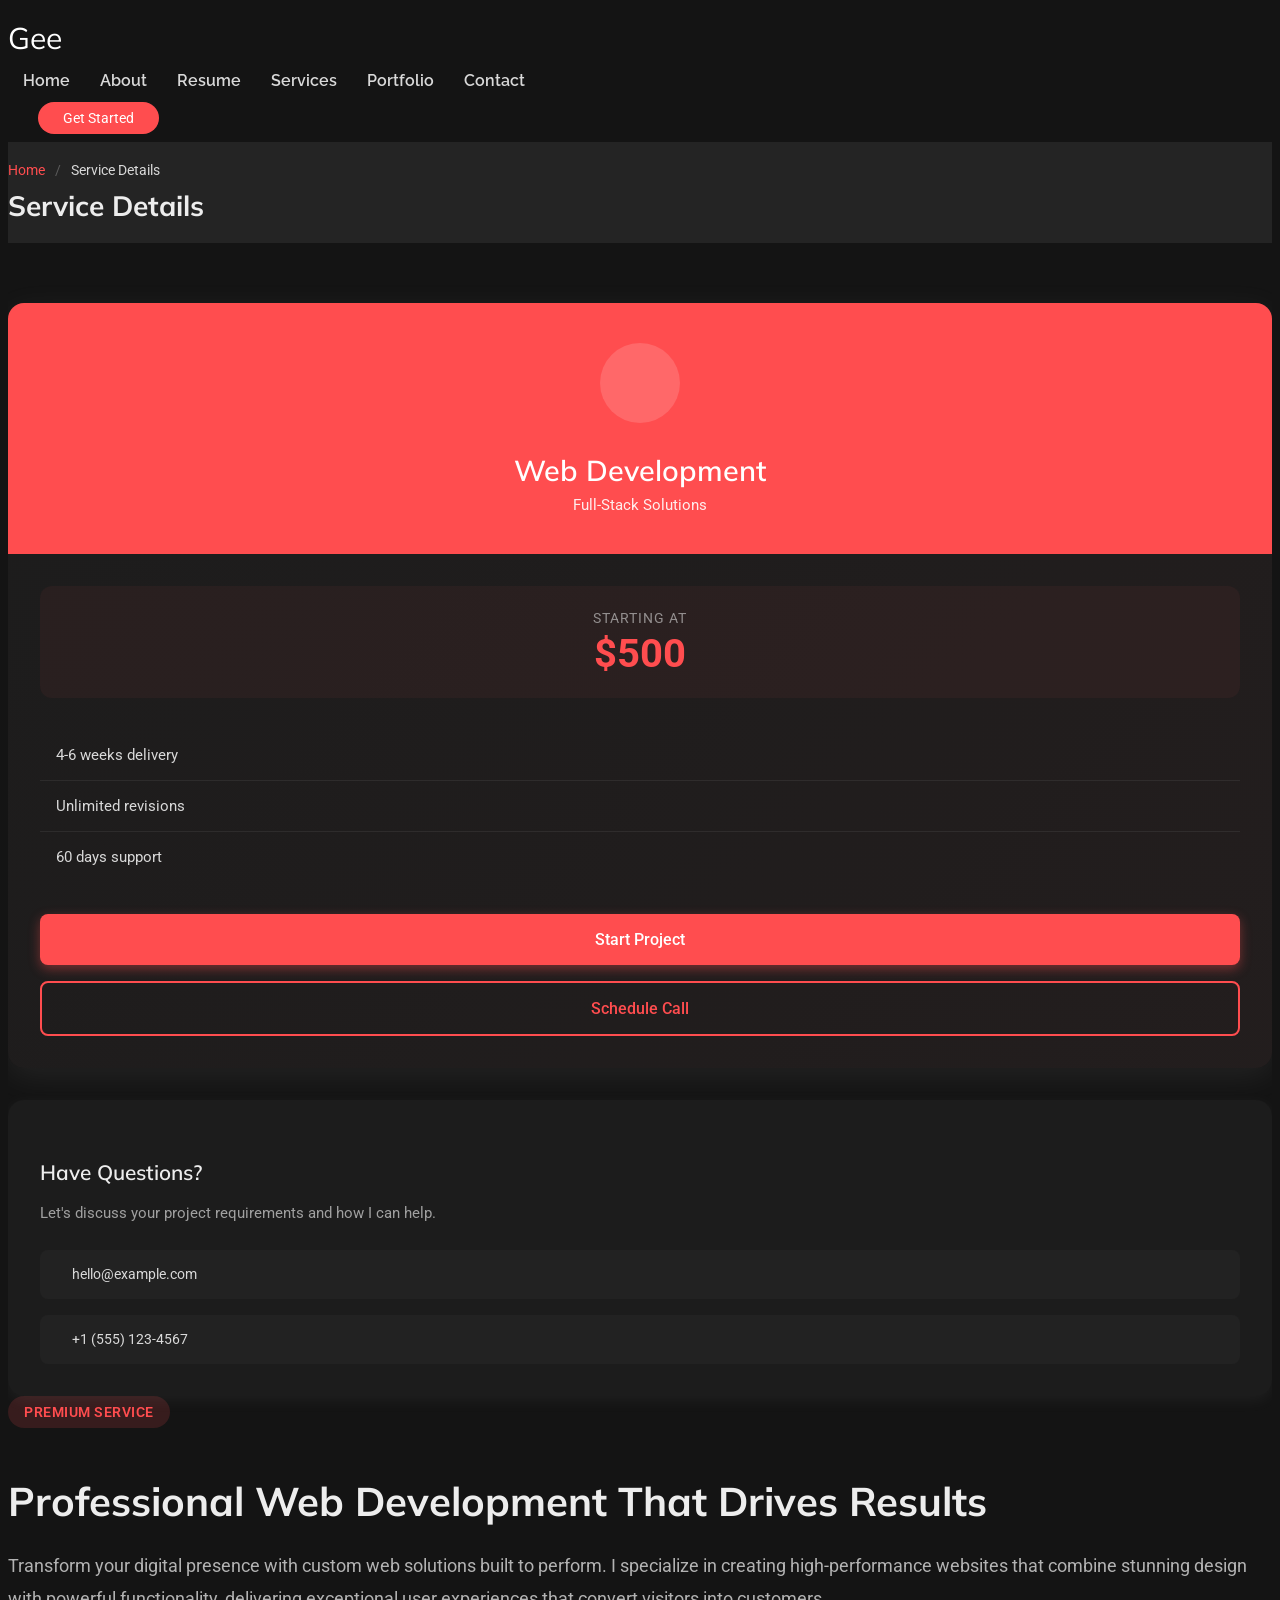
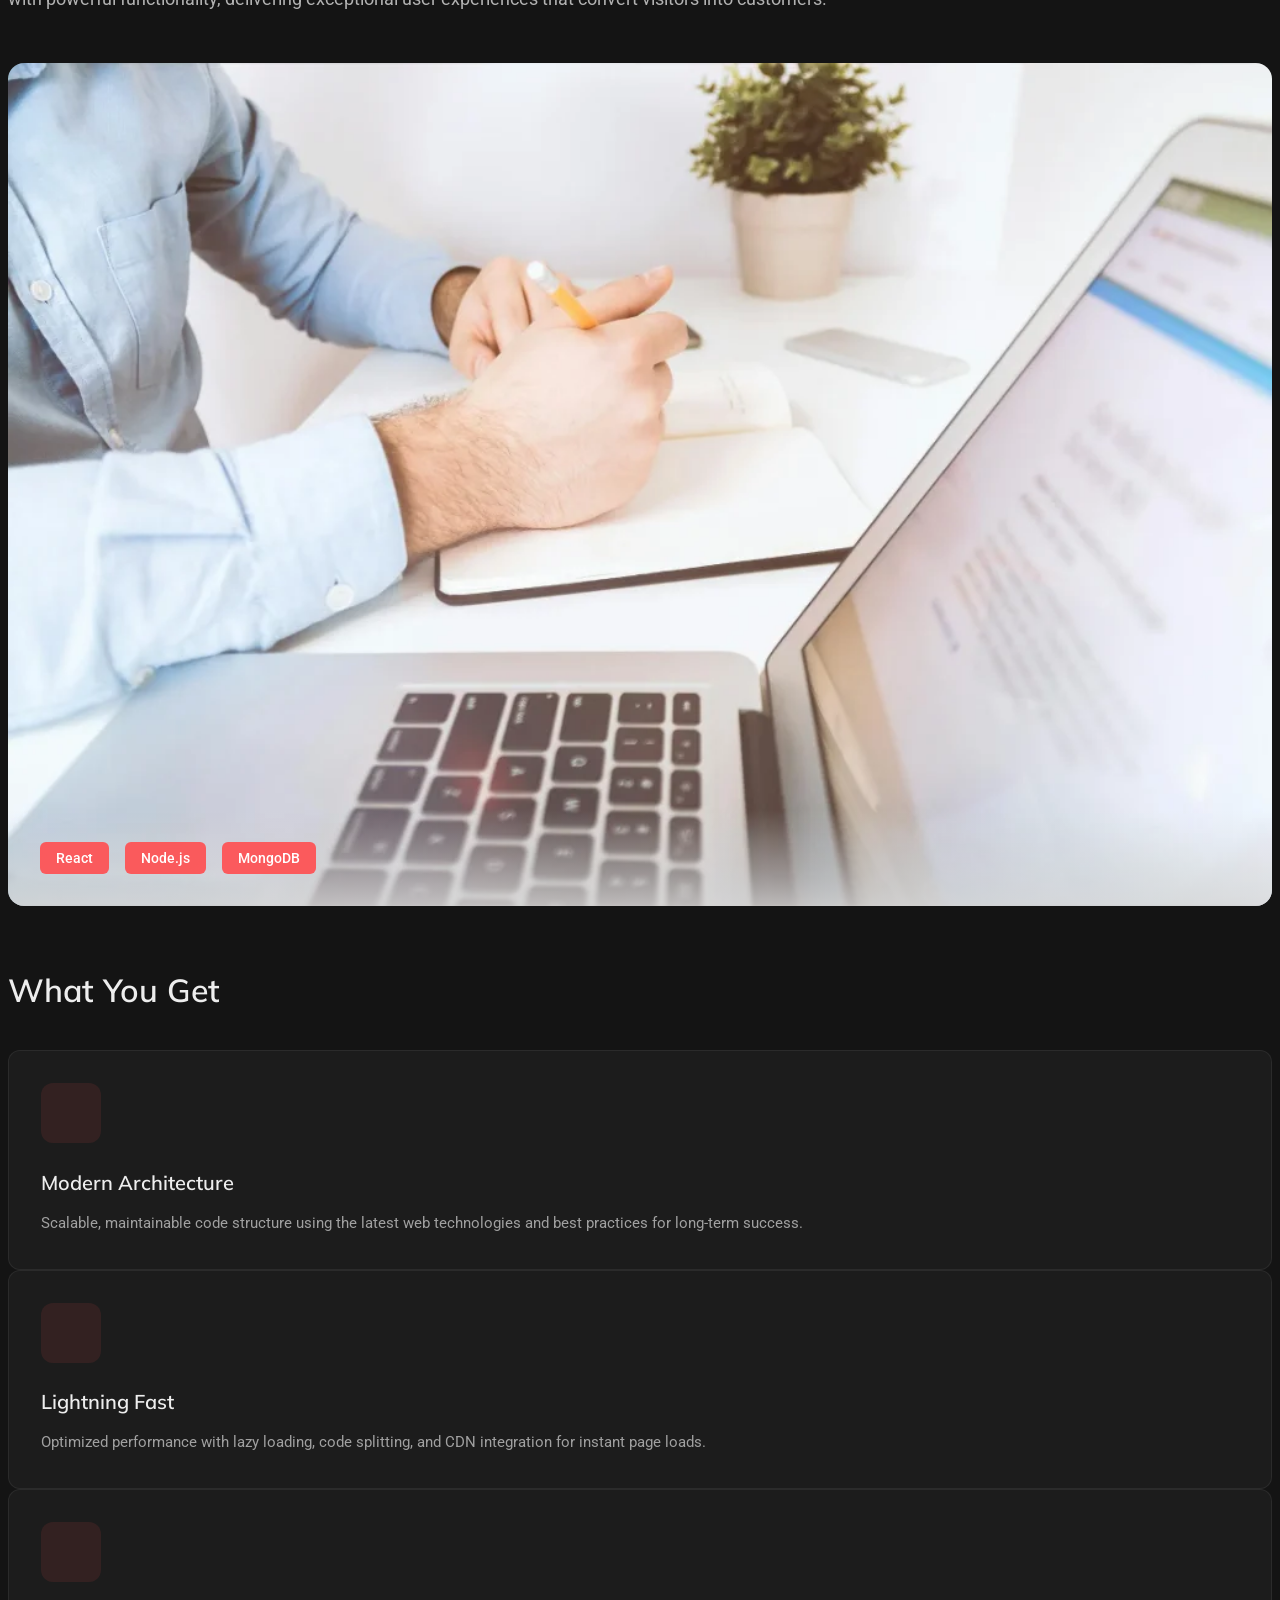
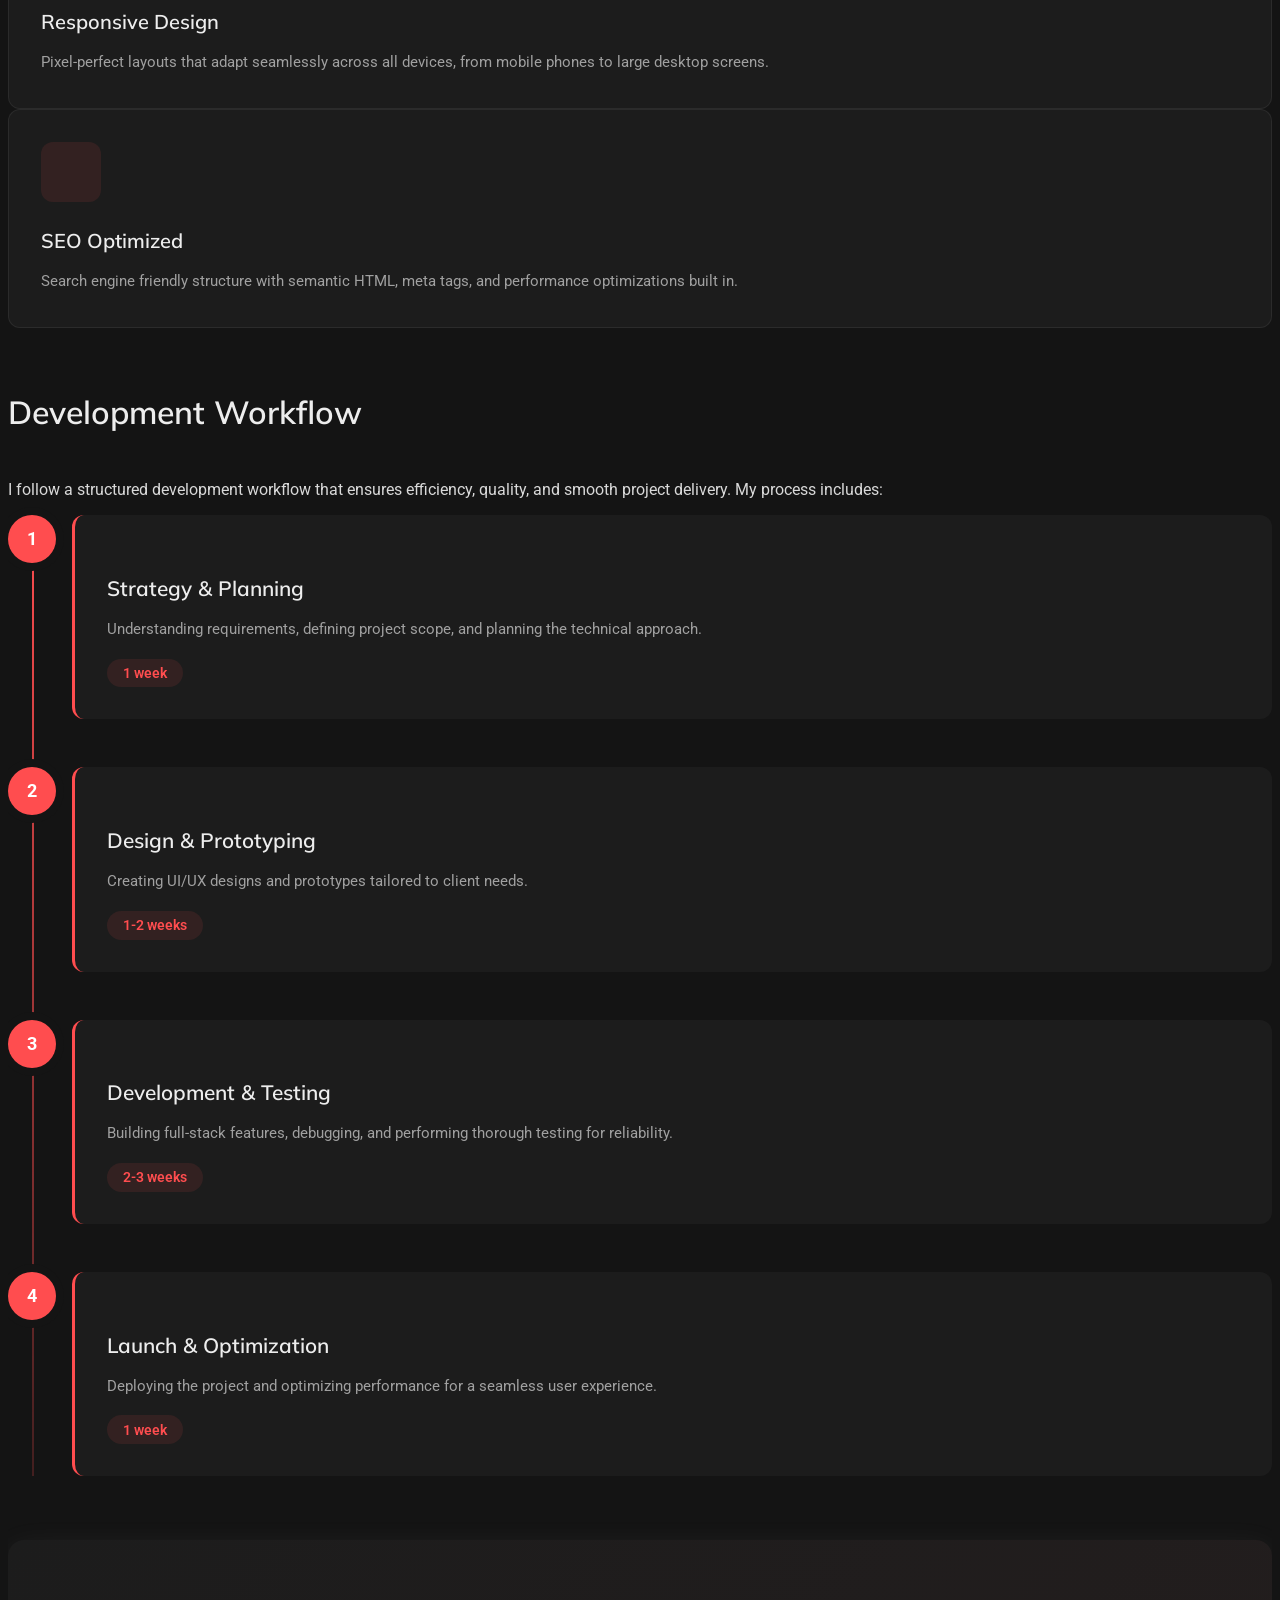
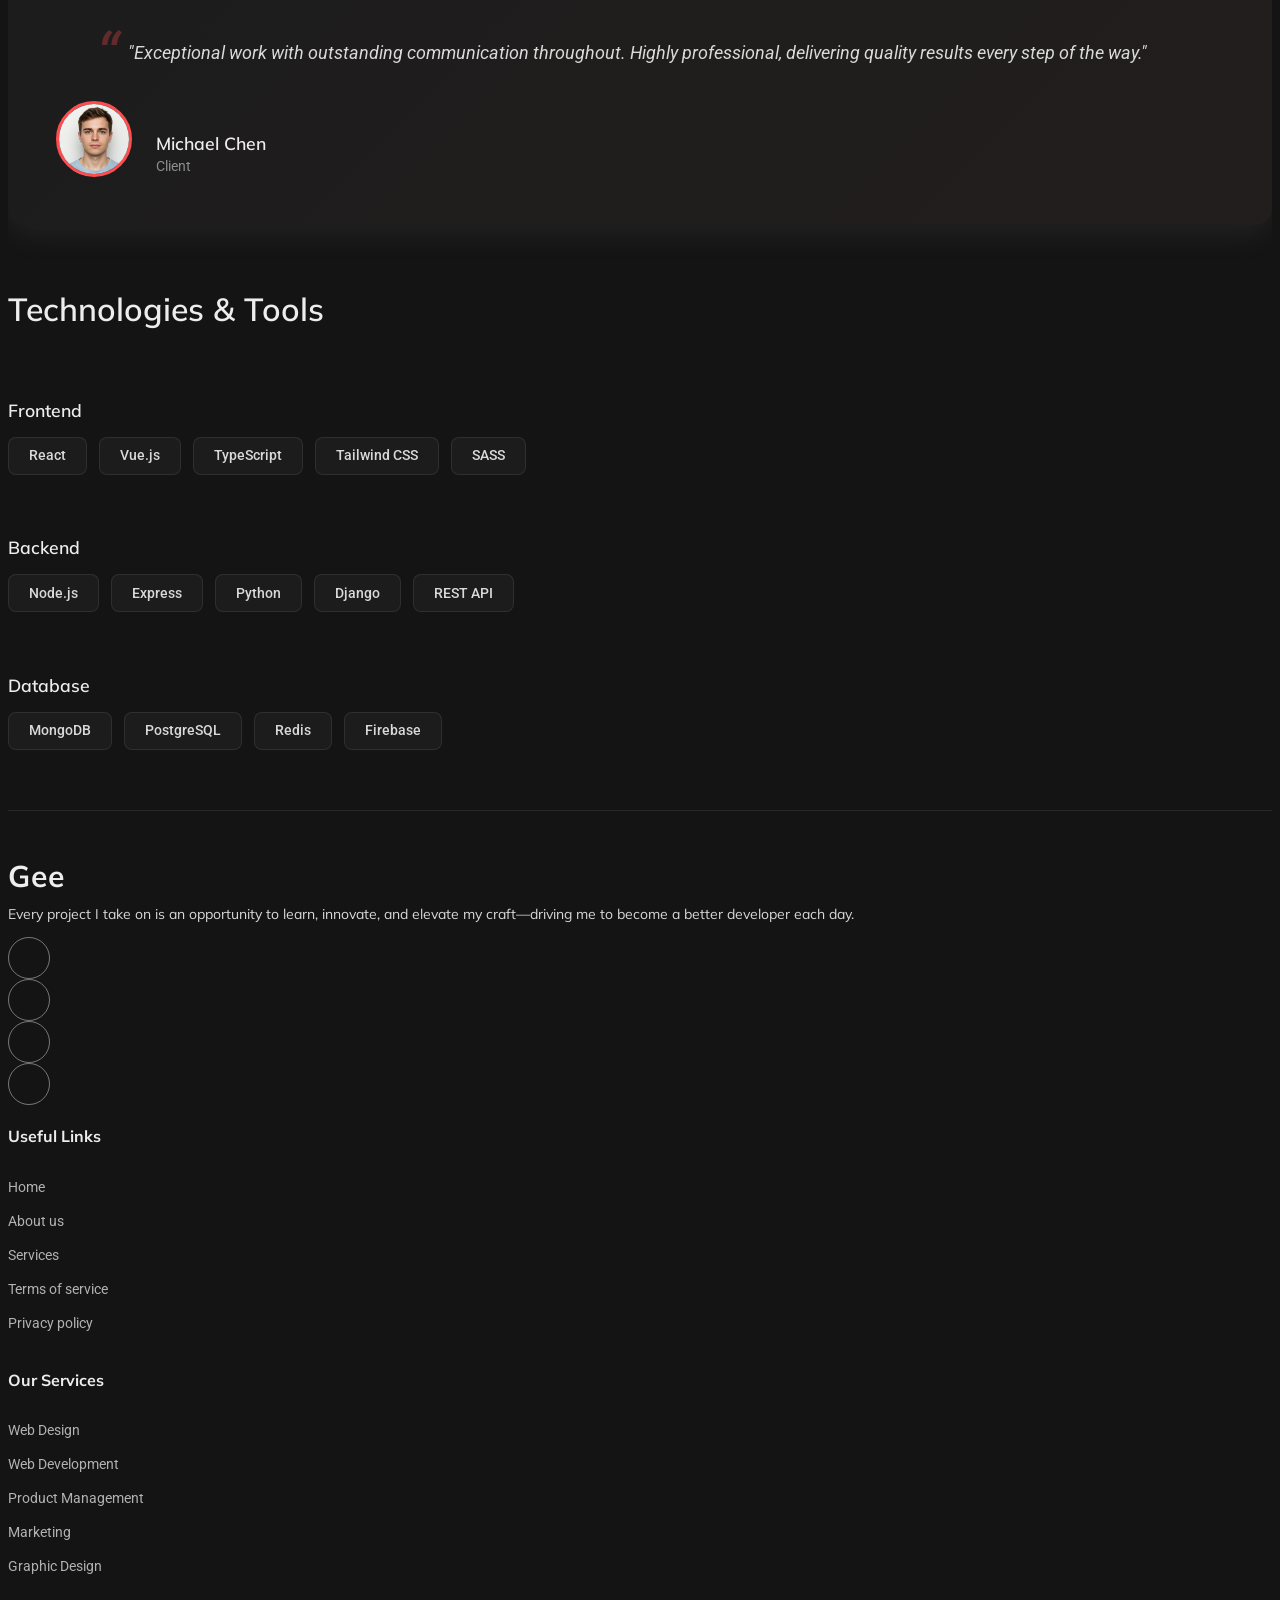
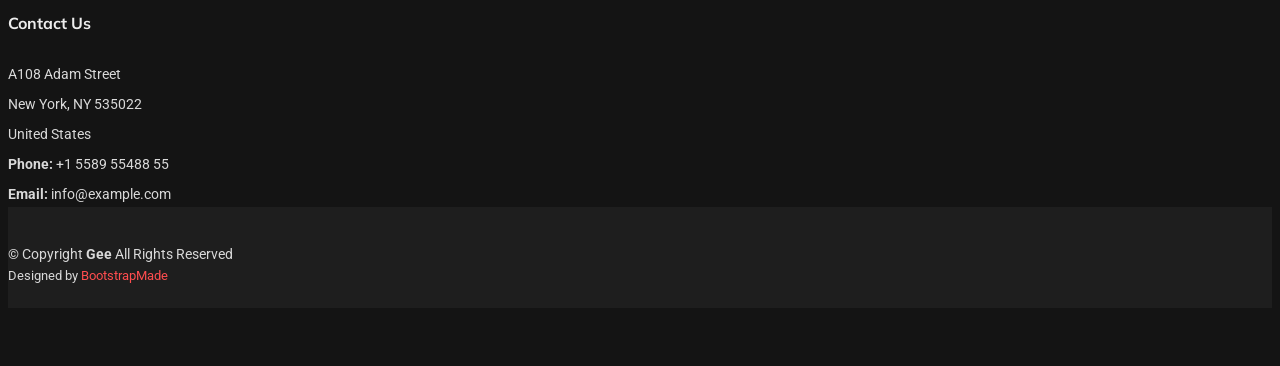
==== Craftivo/service-details.html @ 005eba66 "Initial commit" ====
<!DOCTYPE html>
<html lang="en">

<head>
  <meta charset="utf-8">
  <meta content="width=device-width, initial-scale=1.0" name="viewport">
  <title>Service Details - Gee</title>
  <meta name="description" content="">
  <meta name="keywords" content="">

  <!-- Favicons -->
  <link href="assets/img/favicon.png" rel="icon">
  <link href="assets/img/apple-touch-icon.png" rel="apple-touch-icon">

  <!-- Fonts -->
  <link href="https://fonts.googleapis.com" rel="preconnect">
  <link href="https://fonts.gstatic.com" rel="preconnect" crossorigin>
  <link href="https://fonts.googleapis.com/css2?family=Roboto:ital,wght@0,100;0,300;0,400;0,500;0,700;0,900;1,100;1,300;1,400;1,500;1,700;1,900&family=Raleway:ital,wght@0,100;0,200;0,300;0,400;0,500;0,600;0,700;0,800;0,900;1,100;1,200;1,300;1,400;1,500;1,600;1,700;1,800;1,900&family=Mulish:ital,wght@0,200;0,300;0,400;0,500;0,600;0,700;0,800;0,900;1,200;1,300;1,400;1,500;1,600;1,700;1,800;1,900&display=swap" rel="stylesheet">

  <!-- Vendor CSS Files -->
  <link href="assets/vendor/bootstrap/css/bootstrap.min.css" rel="stylesheet">
  <link href="assets/vendor/bootstrap-icons/bootstrap-icons.css" rel="stylesheet">
  <link href="assets/vendor/aos/aos.css" rel="stylesheet">
  <link href="assets/vendor/glightbox/css/glightbox.min.css" rel="stylesheet">
  <link href="assets/vendor/swiper/swiper-bundle.min.css" rel="stylesheet">

  <!-- Main CSS File -->
  <link href="assets/css/main.css" rel="stylesheet">

  <!-- =======================================================
  * Template Name: Gee
  * Template URL: https://bootstrapmade.com/Gee-bootstrap-portfolio-template/
  * Updated: Oct 04 2025 with Bootstrap v5.3.8
  * Author: BootstrapMade.com
  * License: https://bootstrapmade.com/license/
  ======================================================== -->
</head>

<body class="service-details-page">

  <header id="header" class="header d-flex align-items-center sticky-top">
    <div class="container-fluid container-xl position-relative d-flex align-items-center">

      <a href="index.html" class="logo d-flex align-items-center me-auto">
        <!-- Uncomment the line below if you also wish to use an image logo -->
        <!-- <img src="assets/img/logo.webp" alt=""> -->
        <h1 class="sitename">Gee</h1>
      </a>

      <nav id="navmenu" class="navmenu">
        <ul>
          <li><a href="#hero">Home</a></li>
          <li><a href="#about">About</a></li>
          <li><a href="#resume">Resume</a></li>
          <li><a href="#services">Services</a></li>
          <li><a href="#portfolio">Portfolio</a></li>
          <!-- <li class="dropdown"><a href="#"><span>Dropdown</span> <i class="bi bi-chevron-down toggle-dropdown"></i></a>
            <ul>
              <li><a href="#">Dropdown 1</a></li>
              <li class="dropdown"><a href="#"><span>Deep Dropdown</span> <i class="bi bi-chevron-down toggle-dropdown"></i></a>
                <ul>
                  <li><a href="#">Deep Dropdown 1</a></li>
                  <li><a href="#">Deep Dropdown 2</a></li>
                  <li><a href="#">Deep Dropdown 3</a></li>
                  <li><a href="#">Deep Dropdown 4</a></li>
                  <li><a href="#">Deep Dropdown 5</a></li>
                </ul>
              </li>
              <li><a href="#">Dropdown 2</a></li>
              <li><a href="#">Dropdown 3</a></li>
              <li><a href="#">Dropdown 4</a></li>
            </ul>
          </li> -->
          <li><a href="#contact">Contact</a></li>
        </ul>
        <i class="mobile-nav-toggle d-xl-none bi bi-list"></i>
      </nav>

      <a class="btn-getstarted" href="#about">Get Started</a>

    </div>
  </header>

  <main class="main">

    <!-- Page Title -->
    <div class="page-title light-background">
      <div class="container">
        <nav class="breadcrumbs">
          <ol>
            <li><a href="index.html">Home</a></li>
            <li class="current">Service Details</li>
          </ol>
        </nav>
        <h1>Service Details</h1>
      </div>
    </div><!-- End Page Title -->

    <!-- Service Details Section -->
    <section id="service-details" class="service-details section">

      <div class="container" data-aos="fade-up" data-aos-delay="100">

        <div class="row">

          <div class="col-lg-4 order-lg-2">

            <div class="sticky-sidebar">

              <div class="service-card" data-aos="fade-left" data-aos-delay="200">
                <div class="card-header">
                  <div class="service-icon">
                    <i class="bi bi-code-square"></i>
                  </div>
                  <h3>Web Development</h3>
                  <p class="service-tagline">Full-Stack Solutions</p>
                </div>
                <div class="card-body">
                  <div class="price-tag">
                    <span class="label">Starting at</span>
                    <span class="price">$500</span>
                  </div>
                  <ul class="quick-info">
                    <li>
                      <i class="bi bi-clock"></i>
                      <span>4-6 weeks delivery</span>
                    </li>
                    <li>
                      <i class="bi bi-arrow-repeat"></i>
                      <span>Unlimited revisions</span>
                    </li>
                    <li>
                      <i class="bi bi-shield-check"></i>
                      <span>60 days support</span>
                    </li>
                  </ul>
                  <div class="cta-buttons">
                    <a href="#" class="btn-primary">Start Project</a>
                    <a href="#" class="btn-secondary">Schedule Call</a>
                  </div>
                </div>
              </div>

              <div class="contact-card" data-aos="fade-left" data-aos-delay="300">
                <h4>Have Questions?</h4>
                <p>Let's discuss your project requirements and how I can help.</p>
                <div class="contact-methods">
                  <a href="mailto:hello@example.com" class="contact-item">
                    <i class="bi bi-envelope"></i>
                    <span>hello@example.com</span>
                  </a>
                  <a href="tel:+15551234567" class="contact-item">
                    <i class="bi bi-telephone"></i>
                    <span>+1 (555) 123-4567</span>
                  </a>
                </div>
              </div>

            </div>

          </div>

          <div class="col-lg-8 order-lg-1">

            <div class="service-overview" data-aos="fade-up" data-aos-delay="200">
              <div class="overview-header">
                <span class="badge">Premium Service</span>
                <h2>Professional Web Development That Drives Results</h2>
              </div>
              <p class="lead-text">Transform your digital presence with custom web solutions built to perform. I specialize in creating high-performance websites that combine stunning design with powerful functionality, delivering exceptional user experiences that convert visitors into customers.</p>
            </div>

            <div class="service-image-showcase" data-aos="zoom-in" data-aos-delay="300">
              <img src="assets/img/services/services-1.webp" alt="Web Development" class="img-fluid main-image">
              <div class="image-overlay">
                <div class="tech-stack">
                  <span class="tech-item">React</span>
                  <span class="tech-item">Node.js</span>
                  <span class="tech-item">MongoDB</span>
                </div>
              </div>
            </div>

            <div class="features-grid" data-aos="fade-up" data-aos-delay="400">
              <h3 class="section-heading">What You Get</h3>
              <div class="row g-4">
                <div class="col-md-6">
                  <div class="feature-box">
                    <div class="icon-wrapper">
                      <i class="bi bi-layers"></i>
                    </div>
                    <h4>Modern Architecture</h4>
                    <p>Scalable, maintainable code structure using the latest web technologies and best practices for long-term success.</p>
                  </div>
                </div>
                <div class="col-md-6">
                  <div class="feature-box">
                    <div class="icon-wrapper">
                      <i class="bi bi-speedometer2"></i>
                    </div>
                    <h4>Lightning Fast</h4>
                    <p>Optimized performance with lazy loading, code splitting, and CDN integration for instant page loads.</p>
                  </div>
                </div>
                <div class="col-md-6">
                  <div class="feature-box">
                    <div class="icon-wrapper">
                      <i class="bi bi-phone-landscape"></i>
                    </div>
                    <h4>Responsive Design</h4>
                    <p>Pixel-perfect layouts that adapt seamlessly across all devices, from mobile phones to large desktop screens.</p>
                  </div>
                </div>
                <div class="col-md-6">
                  <div class="feature-box">
                    <div class="icon-wrapper">
                      <i class="bi bi-graph-up"></i>
                    </div>
                    <h4>SEO Optimized</h4>
                    <p>Search engine friendly structure with semantic HTML, meta tags, and performance optimizations built in.</p>
                  </div>
                </div>
              </div>
            </div>

            <div class="workflow-section" data-aos="fade-up" data-aos-delay="500">
              <h3 class="section-heading">Development Workflow</h3>
              <p>I follow a structured development workflow that ensures efficiency, quality, and smooth project delivery. My process includes:</p>
              <div class="timeline">
                <div class="timeline-item">
                  <div class="timeline-marker">1</div>
                  <div class="timeline-content">
                    <h4>Strategy &amp; Planning</h4>
                    <p>Understanding requirements, defining project scope, and planning the technical approach.</p>
                    <span class="duration">1 week</span>
                  </div>
                </div>
                <div class="timeline-item">
                  <div class="timeline-marker">2</div>
                  <div class="timeline-content">
                    <h4>Design &amp; Prototyping</h4>
                    <p>Creating UI/UX designs and prototypes tailored to client needs.</p>
                    <span class="duration">1-2 weeks</span>
                  </div>
                </div>
                <div class="timeline-item">
                  <div class="timeline-marker">3</div>
                  <div class="timeline-content">
                    <h4>Development &amp; Testing</h4>
                    <p>Building full-stack features, debugging, and performing thorough testing for reliability.</p>
                    <span class="duration">2-3 weeks</span>
                  </div>
                </div>
                <div class="timeline-item">
                  <div class="timeline-marker">4</div>
                  <div class="timeline-content">
                    <h4>Launch &amp; Optimization</h4>
                    <p>Deploying the project and optimizing performance for a seamless user experience.</p>
                    <span class="duration">1 week</span>
                  </div>
                </div>
              </div>
            </div>

            <div class="testimonial-section" data-aos="fade-up" data-aos-delay="600">
              <div class="testimonial-card">
                <div class="stars">
                  <i class="bi bi-star-fill"></i>
                  <i class="bi bi-star-fill"></i>
                  <i class="bi bi-star-fill"></i>
                  <i class="bi bi-star-fill"></i>
                  <i class="bi bi-star-fill"></i>
                </div>
                <blockquote>
                  "Exceptional work with outstanding communication throughout. Highly professional, delivering quality results every step of the way."
                </blockquote>
                <div class="client-info">
                  <img src="assets/img/person/person-m-5.webp" alt="Michael Chen" class="client-avatar">
                  <div class="client-details">
                    <h5>Michael Chen</h5>
                    <p>Client</p>
                  </div>
                </div>
              </div>
            </div>

            <div class="tech-details" data-aos="fade-up" data-aos-delay="700">
              <h3 class="section-heading">Technologies &amp; Tools</h3>
              <div class="tech-categories">
                <div class="tech-category">
                  <h5>Frontend</h5>
                  <div class="tech-tags">
                    <span>React</span>
                    <span>Vue.js</span>
                    <span>TypeScript</span>
                    <span>Tailwind CSS</span>
                    <span>SASS</span>
                  </div>
                </div>
                <div class="tech-category">
                  <h5>Backend</h5>
                  <div class="tech-tags">
                    <span>Node.js</span>
                    <span>Express</span>
                    <span>Python</span>
                    <span>Django</span>
                    <span>REST API</span>
                  </div>
                </div>
                <div class="tech-category">
                  <h5>Database</h5>
                  <div class="tech-tags">
                    <span>MongoDB</span>
                    <span>PostgreSQL</span>
                    <span>Redis</span>
                    <span>Firebase</span>
                  </div>
                </div>
              </div>
            </div>

          </div>

        </div>

      </div>

    </section><!-- /Service Details Section -->

  </main>

  <footer id="footer" class="footer">

    <div class="container footer-top">
      <div class="row gy-4">
        <div class="col-lg-5 col-md-12 footer-about">
          <a href="index.html" class="logo d-flex align-items-center">
            <span class="sitename">Gee</span>
          </a>
          <p>Every project I take on is an opportunity to learn, innovate, and elevate my craft—driving me to become a better developer each day.</p>
          <div class="social-links d-flex mt-4">
            <a href=""><i class="bi bi-twitter-x"></i></a>
            <a href=""><i class="bi bi-facebook"></i></a>
            <a href=""><i class="bi bi-instagram"></i></a>
            <a href=""><i class="bi bi-linkedin"></i></a>
          </div>
        </div>

        <div class="col-lg-2 col-6 footer-links">
          <h4>Useful Links</h4>
          <ul>
            <li><a href="#">Home</a></li>
            <li><a href="#">About us</a></li>
            <li><a href="#">Services</a></li>
            <li><a href="#">Terms of service</a></li>
            <li><a href="#">Privacy policy</a></li>
          </ul>
        </div>

        <div class="col-lg-2 col-6 footer-links">
          <h4>Our Services</h4>
          <ul>
            <li><a href="#">Web Design</a></li>
            <li><a href="#">Web Development</a></li>
            <li><a href="#">Product Management</a></li>
            <li><a href="#">Marketing</a></li>
            <li><a href="#">Graphic Design</a></li>
          </ul>
        </div>

        <div class="col-lg-3 col-md-12 footer-contact text-center text-md-start">
          <h4>Contact Us</h4>
          <p>A108 Adam Street</p>
          <p>New York, NY 535022</p>
          <p>United States</p>
          <p class="mt-4"><strong>Phone:</strong> <span>+1 5589 55488 55</span></p>
          <p><strong>Email:</strong> <span>info@example.com</span></p>
        </div>

      </div>
    </div>

    <div class="container copyright text-center mt-4">
      <p>© <span>Copyright</span> <strong class="px-1 sitename">Gee</strong> <span>All Rights Reserved</span></p>
      <div class="credits">
        <!-- All the links in the footer should remain intact. -->
        <!-- You can delete the links only if you've purchased the pro version. -->
        <!-- Licensing information: https://bootstrapmade.com/license/ -->
        <!-- Purchase the pro version with working PHP/AJAX contact form: [buy-url] -->
        Designed by <a href="https://bootstrapmade.com/">BootstrapMade</a>
      </div>
    </div>

  </footer>

  <!-- Scroll Top -->
  <a href="#" id="scroll-top" class="scroll-top d-flex align-items-center justify-content-center"><i class="bi bi-arrow-up-short"></i></a>

  <!-- Preloader -->
  <div id="preloader"></div>

  <!-- Vendor JS Files -->
  <script src="assets/vendor/bootstrap/js/bootstrap.bundle.min.js"></script>
  <script src="assets/vendor/php-email-form/validate.js"></script>
  <script src="assets/vendor/aos/aos.js"></script>
  <script src="assets/vendor/typed.js/typed.umd.js"></script>
  <script src="assets/vendor/waypoints/noframework.waypoints.js"></script>
  <script src="assets/vendor/glightbox/js/glightbox.min.js"></script>
  <script src="assets/vendor/imagesloaded/imagesloaded.pkgd.min.js"></script>
  <script src="assets/vendor/isotope-layout/isotope.pkgd.min.js"></script>
  <script src="assets/vendor/swiper/swiper-bundle.min.js"></script>

  <!-- Main JS File -->
  <script src="assets/js/main.js"></script>

</body>

</html>
---- Craftivo/assets/css/main.css ----
/**
* Template Name: Gee
* Template URL: https://bootstrapmade.com/Gee-bootstrap-portfolio-template/
* Updated: Oct 04 2025 with Bootstrap v5.3.8
* Author: BootstrapMade.com
* License: https://bootstrapmade.com/license/
*/

@charset "UTF-8";

/*--------------------------------------------------------------
# Font & Color Variables
# Help: https://bootstrapmade.com/color-system/
--------------------------------------------------------------*/
/* Fonts */
:root {
  --default-font: "Roboto",  system-ui, -apple-system, "Segoe UI", Roboto, "Helvetica Neue", Arial, "Noto Sans", "Liberation Sans", sans-serif, "Apple Color Emoji", "Segoe UI Emoji", "Segoe UI Symbol", "Noto Color Emoji";
  --heading-font: "Mulish",  sans-serif;
  --nav-font: "Raleway",  sans-serif;
}

/* Global Colors - The following color variables are used throughout the website. Updating them here will change the color scheme of the entire website */
:root { 
  --background-color: #141414; /* Background color for the entire website, including individual sections */
  --default-color: #d9d9d9; /* Default color used for the majority of the text content across the entire website */
  --heading-color: #ededed; /* Color for headings, subheadings and title throughout the website */
  --accent-color: #ff4d4f; /* Accent color that represents your brand on the website. It's used for buttons, links, and other elements that need to stand out */
  --surface-color: #1c1c1c; /* The surface color is used as a background of boxed elements within sections, such as cards, icon boxes, or other elements that require a visual separation from the global background. */
  --contrast-color: #ffffff; /* Contrast color for text, ensuring readability against backgrounds of accent, heading, or default colors. */
}

/* Nav Menu Colors - The following color variables are used specifically for the navigation menu. They are separate from the global colors to allow for more customization options */
:root {
  --nav-color: #d9d9d9;  /* The default color of the main navmenu links */
  --nav-hover-color: #ff4d4f; /* Applied to main navmenu links when they are hovered over or active */
  --nav-mobile-background-color: #2e2e2e; /* Used as the background color for mobile navigation menu */
  --nav-dropdown-background-color: #2e2e2e; /* Used as the background color for dropdown items that appear when hovering over primary navigation items */
  --nav-dropdown-color: #d9d9d9; /* Used for navigation links of the dropdown items in the navigation menu. */
  --nav-dropdown-hover-color: #ff4d4f; /* Similar to --nav-hover-color, this color is applied to dropdown navigation links when they are hovered over. */
}

/* Color Presets - These classes override global colors when applied to any section or element, providing reuse of the sam color scheme. */

.light-background {
  --background-color: rgba(41, 41, 41, 0.8);
  --surface-color: #484848;
}

.dark-background {
  --background-color: #060606;
  --default-color: #ffffff;
  --heading-color: #ffffff;
  --surface-color: #252525;
  --contrast-color: #ffffff;
}

/* Smooth scroll */
:root {
  scroll-behavior: smooth;
}

/*--------------------------------------------------------------
# General Styling & Shared Classes
--------------------------------------------------------------*/
body {
  color: var(--default-color);
  background-color: var(--background-color);
  font-family: var(--default-font);
}

a {
  color: var(--accent-color);
  text-decoration: none;
  transition: 0.3s;
}

a:hover {
  color: color-mix(in srgb, var(--accent-color), transparent 25%);
  text-decoration: none;
}

h1,
h2,
h3,
h4,
h5,
h6 {
  color: var(--heading-color);
  font-family: var(--heading-font);
}

/* PHP Email Form Messages
------------------------------*/
.php-email-form .error-message {
  display: none;
  background: #df1529;
  color: #ffffff;
  text-align: left;
  padding: 15px;
  margin-bottom: 24px;
  font-weight: 600;
}

.php-email-form .sent-message {
  display: none;
  color: #ffffff;
  background: #059652;
  text-align: center;
  padding: 15px;
  margin-bottom: 24px;
  font-weight: 600;
}

.php-email-form .loading {
  display: none;
  background: var(--surface-color);
  text-align: center;
  padding: 15px;
  margin-bottom: 24px;
}

.php-email-form .loading:before {
  content: "";
  display: inline-block;
  border-radius: 50%;
  width: 24px;
  height: 24px;
  margin: 0 10px -6px 0;
  border: 3px solid var(--accent-color);
  border-top-color: var(--surface-color);
  animation: php-email-form-loading 1s linear infinite;
}

@keyframes php-email-form-loading {
  0% {
    transform: rotate(0deg);
  }

  100% {
    transform: rotate(360deg);
  }
}

/*--------------------------------------------------------------
# Global Header
--------------------------------------------------------------*/
.header {
  --heading-color: #ffffff;
  color: var(--default-color);
  background-color: var(--background-color);
  padding: 15px 0;
  transition: all 0.5s;
  z-index: 997;
}

.header .logo {
  line-height: 1;
}

.header .logo img {
  max-height: 36px;
  margin-right: 8px;
}

.header .logo h1 {
  font-size: 30px;
  margin: 0;
  font-weight: 400;
  color: var(--heading-color);
}

.header .btn-getstarted,
.header .btn-getstarted:focus {
  color: var(--contrast-color);
  background: var(--accent-color);
  font-size: 14px;
  padding: 8px 25px;
  margin: 0 0 0 30px;
  border-radius: 50px;
  transition: 0.3s;
}

.header .btn-getstarted:hover,
.header .btn-getstarted:focus:hover {
  color: var(--contrast-color);
  background: color-mix(in srgb, var(--accent-color), transparent 15%);
}

@media (max-width: 1200px) {
  .header .logo {
    order: 1;
  }

  .header .btn-getstarted {
    order: 2;
    margin: 0 15px 0 0;
    padding: 6px 15px;
  }

  .header .navmenu {
    order: 3;
  }
}

.scrolled .header {
  box-shadow: 0px 0 18px rgba(0, 0, 0, 0.1);
}

/* Global Header on Scroll
------------------------------*/
.scrolled .header {
  --background-color: rgba(20, 20, 20, 0.8);
}

/* Index Page Header
------------------------------*/
.index-page .header {
  --background-color: rgba(255, 255, 255, 0);
}

/* Index Page Header on Scroll
------------------------------*/
.index-page.scrolled .header {
  --background-color: rgba(20, 20, 20, 0.8);
}

/*--------------------------------------------------------------
# Navigation Menu
--------------------------------------------------------------*/
/* Navmenu - Desktop */
@media (min-width: 1200px) {
  .navmenu {
    padding: 0;
  }

  .navmenu ul {
    margin: 0;
    padding: 0;
    display: flex;
    list-style: none;
    align-items: center;
  }

  .navmenu li {
    position: relative;
  }

  .navmenu a,
  .navmenu a:focus {
    color: var(--nav-color);
    padding: 18px 15px;
    font-size: 16px;
    font-family: var(--nav-font);
    font-weight: 600;
    display: flex;
    align-items: center;
    justify-content: space-between;
    white-space: nowrap;
    transition: 0.3s;
  }

  .navmenu a i,
  .navmenu a:focus i {
    font-size: 12px;
    line-height: 0;
    margin-left: 5px;
    transition: 0.3s;
  }

  .navmenu li:last-child a {
    padding-right: 0;
  }

  .navmenu li:hover>a,
  .navmenu .active,
  .navmenu .active:focus {
    color: var(--nav-hover-color);
  }

  .navmenu .dropdown ul {
    margin: 0;
    padding: 10px 0;
    background: var(--nav-dropdown-background-color);
    display: block;
    position: absolute;
    visibility: hidden;
    left: 14px;
    top: 130%;
    opacity: 0;
    transition: 0.3s;
    border-radius: 4px;
    z-index: 99;
    box-shadow: 0px 0px 30px rgba(0, 0, 0, 0.1);
  }

  .navmenu .dropdown ul li {
    min-width: 200px;
  }

  .navmenu .dropdown ul a {
    padding: 10px 20px;
    font-size: 15px;
    text-transform: none;
    color: var(--nav-dropdown-color);
  }

  .navmenu .dropdown ul a i {
    font-size: 12px;
  }

  .navmenu .dropdown ul a:hover,
  .navmenu .dropdown ul .active:hover,
  .navmenu .dropdown ul li:hover>a {
    color: var(--nav-dropdown-hover-color);
  }

  .navmenu .dropdown:hover>ul {
    opacity: 1;
    top: 100%;
    visibility: visible;
  }

  .navmenu .dropdown .dropdown ul {
    top: 0;
    left: -90%;
    visibility: hidden;
  }

  .navmenu .dropdown .dropdown:hover>ul {
    opacity: 1;
    top: 0;
    left: -100%;
    visibility: visible;
  }
}

/* Navmenu - Mobile */
@media (max-width: 1199px) {
  .mobile-nav-toggle {
    color: var(--nav-color);
    font-size: 28px;
    line-height: 0;
    margin-right: 10px;
    cursor: pointer;
    transition: color 0.3s;
  }

  .navmenu {
    padding: 0;
    z-index: 9997;
  }

  .navmenu ul {
    display: none;
    list-style: none;
    position: absolute;
    inset: 60px 20px 20px 20px;
    padding: 10px 0;
    margin: 0;
    border-radius: 6px;
    background-color: var(--nav-mobile-background-color);
    overflow-y: auto;
    transition: 0.3s;
    z-index: 9998;
    box-shadow: 0px 0px 30px rgba(0, 0, 0, 0.1);
  }

  .navmenu a,
  .navmenu a:focus {
    color: var(--nav-dropdown-color);
    padding: 10px 20px;
    font-family: var(--nav-font);
    font-size: 17px;
    font-weight: 500;
    display: flex;
    align-items: center;
    justify-content: space-between;
    white-space: nowrap;
    transition: 0.3s;
  }

  .navmenu a i,
  .navmenu a:focus i {
    font-size: 12px;
    line-height: 0;
    margin-left: 5px;
    width: 30px;
    height: 30px;
    display: flex;
    align-items: center;
    justify-content: center;
    border-radius: 50%;
    transition: 0.3s;
    background-color: color-mix(in srgb, var(--accent-color), transparent 90%);
  }

  .navmenu a i:hover,
  .navmenu a:focus i:hover {
    background-color: var(--accent-color);
    color: var(--contrast-color);
  }

  .navmenu a:hover,
  .navmenu .active,
  .navmenu .active:focus {
    color: var(--nav-dropdown-hover-color);
  }

  .navmenu .active i,
  .navmenu .active:focus i {
    background-color: var(--accent-color);
    color: var(--contrast-color);
    transform: rotate(180deg);
  }

  .navmenu .dropdown ul {
    position: static;
    display: none;
    z-index: 99;
    padding: 10px 0;
    margin: 10px 20px;
    background-color: var(--nav-dropdown-background-color);
    border: 1px solid color-mix(in srgb, var(--default-color), transparent 90%);
    box-shadow: none;
    transition: all 0.5s ease-in-out;
  }

  .navmenu .dropdown ul ul {
    background-color: rgba(33, 37, 41, 0.1);
  }

  .navmenu .dropdown>.dropdown-active {
    display: block;
    background-color: rgba(33, 37, 41, 0.03);
  }

  .mobile-nav-active {
    overflow: hidden;
  }

  .mobile-nav-active .mobile-nav-toggle {
    color: #fff;
    position: absolute;
    font-size: 32px;
    top: 15px;
    right: 15px;
    margin-right: 0;
    z-index: 9999;
  }

  .mobile-nav-active .navmenu {
    position: fixed;
    overflow: hidden;
    inset: 0;
    background: rgba(33, 37, 41, 0.8);
    transition: 0.3s;
  }

  .mobile-nav-active .navmenu>ul {
    display: block;
  }
}

/*--------------------------------------------------------------
# Global Footer
--------------------------------------------------------------*/
.footer {
  color: var(--default-color);
  background-color: var(--background-color);
  font-size: 14px;
  padding-bottom: 50px;
  position: relative;
}

.footer .footer-top {
  padding-top: 50px;
  border-top: 1px solid color-mix(in srgb, var(--default-color), transparent 90%);
}

.footer .footer-about .logo {
  line-height: 1;
  margin-bottom: 25px;
}

.footer .footer-about .logo img {
  max-height: 40px;
  margin-right: 6px;
}

.footer .footer-about .logo span {
  color: var(--heading-color);
  font-size: 30px;
  font-weight: 700;
  letter-spacing: 1px;
  font-family: var(--heading-font);
}

.footer .footer-about p {
  font-size: 14px;
  font-family: var(--heading-font);
}

.footer .social-links a {
  display: flex;
  align-items: center;
  justify-content: center;
  width: 40px;
  height: 40px;
  border-radius: 50%;
  border: 1px solid color-mix(in srgb, var(--default-color), transparent 50%);
  font-size: 16px;
  color: color-mix(in srgb, var(--default-color), transparent 50%);
  margin-right: 10px;
  transition: 0.3s;
}

.footer .social-links a:hover {
  color: var(--accent-color);
  border-color: var(--accent-color);
}

.footer h4 {
  font-size: 16px;
  font-weight: bold;
  position: relative;
  padding-bottom: 12px;
}

.footer .footer-links {
  margin-bottom: 30px;
}

.footer .footer-links ul {
  list-style: none;
  padding: 0;
  margin: 0;
}

.footer .footer-links ul i {
  padding-right: 2px;
  font-size: 12px;
  line-height: 0;
}

.footer .footer-links ul li {
  padding: 10px 0;
  display: flex;
  align-items: center;
}

.footer .footer-links ul li:first-child {
  padding-top: 0;
}

.footer .footer-links ul a {
  color: color-mix(in srgb, var(--default-color), transparent 20%);
  display: inline-block;
  line-height: 1;
}

.footer .footer-links ul a:hover {
  color: var(--accent-color);
}

.footer .footer-contact p {
  margin-bottom: 5px;
}

.footer .copyright {
  padding-top: 25px;
  padding-bottom: 25px;
  background-color: color-mix(in srgb, var(--default-color), transparent 95%);
}

.footer .copyright p {
  margin-bottom: 0;
}

.footer .credits {
  margin-top: 6px;
  font-size: 13px;
}

/*--------------------------------------------------------------
# Preloader
--------------------------------------------------------------*/
#preloader {
  position: fixed;
  inset: 0;
  z-index: 999999;
  overflow: hidden;
  background: var(--background-color);
  transition: all 0.6s ease-out;
}

#preloader:before {
  content: "";
  position: fixed;
  top: calc(50% - 30px);
  left: calc(50% - 30px);
  border: 6px solid #ffffff;
  border-color: var(--accent-color) transparent var(--accent-color) transparent;
  border-radius: 50%;
  width: 60px;
  height: 60px;
  animation: animate-preloader 1.5s linear infinite;
}

@keyframes animate-preloader {
  0% {
    transform: rotate(0deg);
  }

  100% {
    transform: rotate(360deg);
  }
}

/*--------------------------------------------------------------
# Scroll Top Button
--------------------------------------------------------------*/
.scroll-top {
  position: fixed;
  visibility: hidden;
  opacity: 0;
  right: 15px;
  bottom: 15px;
  z-index: 99999;
  background-color: var(--accent-color);
  width: 40px;
  height: 40px;
  border-radius: 4px;
  transition: all 0.4s;
}

.scroll-top i {
  font-size: 24px;
  color: var(--contrast-color);
  line-height: 0;
}

.scroll-top:hover {
  background-color: color-mix(in srgb, var(--accent-color), transparent 20%);
  color: var(--contrast-color);
}

.scroll-top.active {
  visibility: visible;
  opacity: 1;
}

/*--------------------------------------------------------------
# Disable aos animation delay on mobile devices
--------------------------------------------------------------*/
@media screen and (max-width: 768px) {
  [data-aos-delay] {
    transition-delay: 0 !important;
  }
}

/*--------------------------------------------------------------
# Global Page Titles & Breadcrumbs
--------------------------------------------------------------*/
.page-title {
  color: var(--default-color);
  background-color: var(--background-color);
  padding: 20px 0;
  position: relative;
}

.page-title h1 {
  font-size: 28px;
  font-weight: 700;
  margin: 0;
}

.page-title .breadcrumbs ol {
  display: flex;
  flex-wrap: wrap;
  list-style: none;
  padding: 0 0 10px 0;
  margin: 0;
  font-size: 14px;
  font-weight: 400;
}

.page-title .breadcrumbs ol li+li {
  padding-left: 10px;
}

.page-title .breadcrumbs ol li+li::before {
  content: "/";
  display: inline-block;
  padding-right: 10px;
  color: color-mix(in srgb, var(--default-color), transparent 70%);
}

/*--------------------------------------------------------------
# Global Sections
--------------------------------------------------------------*/
section,
.section {
  color: var(--default-color);
  background-color: var(--background-color);
  padding: 60px 0;
  scroll-margin-top: 90px;
  overflow: clip;
}

@media (max-width: 1199px) {

  section,
  .section {
    scroll-margin-top: 66px;
  }
}

/*--------------------------------------------------------------
# Global Section Titles
--------------------------------------------------------------*/
.section-title {
  text-align: center;
  padding-bottom: 60px;
  position: relative;
}

.section-title h2 {
  font-size: 3.5rem;
  font-weight: 300;
  line-height: 1.2;
  color: var(--heading-color);
  margin-bottom: 1.5rem;
  letter-spacing: -1px;
}

@media (max-width: 768px) {
  .section-title h2 {
    font-size: 2.5rem;
  }
}

.section-title .subtitle {
  display: inline-block;
  font-size: 0.875rem;
  font-weight: 400;
  color: var(--accent-color);
  text-transform: uppercase;
  letter-spacing: 2px;
  margin-bottom: 1.5rem;
  position: relative;
}

.section-title .subtitle::after {
  content: "";
  position: absolute;
  bottom: -8px;
  left: 50%;
  transform: translateX(-50%);
  width: 40px;
  height: 1px;
  background: var(--accent-color);
}

.section-title p {
  font-size: 1.125rem;
  line-height: 1.8;
  color: color-mix(in srgb, var(--default-color), transparent 25%);
  max-width: 900px;
  margin: 0 auto;
  text-wrap: balance;
}

/*--------------------------------------------------------------
# Hero Section
--------------------------------------------------------------*/
.hero {
  padding-top: 80px;
  min-height: 100vh;
  position: relative;
  display: flex;
  align-items: center;
  justify-content: center;
  overflow: hidden;
  padding-bottom: 80px;
}

.hero img {
  position: absolute;
  inset: 0;
  display: block;
  width: 100%;
  height: 100%;
  object-fit: cover;
  z-index: 1;
}

.hero:before {
  content: "";
  background: color-mix(in srgb, var(--background-color), transparent 30%);
  position: absolute;
  inset: 0;
  z-index: 2;
  border-radius: 0;
}

.hero .container {
  position: relative;
  z-index: 3;
}

.hero h2 {
  margin: 0;
  font-size: 48px;
  font-weight: 700;
}

.hero p {
  margin: 10px 0 0 0;
  font-size: 24px;
  color: color-mix(in srgb, var(--default-color), transparent 20%);
}

.hero p span {
  color: var(--accent-color);
  letter-spacing: 1px;
  border-bottom: 2px solid var(--accent-color);
}

.hero .social-links {
  margin-top: 30px;
  display: flex;
  justify-content: center;
  gap: 15px;
}

.hero .social-links a {
  display: flex;
  align-items: center;
  justify-content: center;
  width: 50px;
  height: 50px;
  border-radius: 50%;
  background: color-mix(in srgb, var(--default-color), transparent 92%);
  color: var(--default-color);
  font-size: 20px;
  transition: 0.3s;
}

.hero .social-links a:hover {
  background: var(--accent-color);
  color: var(--contrast-color);
  transform: translateY(-3px);
}

@media (max-width: 768px) {
  .hero h2 {
    font-size: 32px;
  }

  .hero p {
    font-size: 20px;
  }
}

/*--------------------------------------------------------------
# About Section
--------------------------------------------------------------*/
.about {
  overflow: hidden;
  position: relative;
}

.about::before {
  content: "";
  position: absolute;
  top: -50%;
  right: -20%;
  width: 800px;
  height: 800px;
  background: radial-gradient(circle, color-mix(in srgb, var(--accent-color), transparent 85%) 0%, transparent 70%);
  border-radius: 50%;
  z-index: 0;
  pointer-events: none;
}

.about .container {
  position: relative;
  z-index: 1;
}

.about .profile-card {
  background: var(--surface-color);
  border-radius: 24px;
  padding: 40px;
  box-shadow: 0 8px 30px rgba(0, 0, 0, 0.08);
  position: sticky;
  top: 100px;
}

.about .profile-card .profile-header {
  text-align: center;
  padding-bottom: 30px;
  border-bottom: 1px solid color-mix(in srgb, var(--default-color), transparent 90%);
}

.about .profile-card .profile-header .profile-avatar {
  width: 140px;
  height: 140px;
  margin: 0 auto 24px;
  position: relative;
  border-radius: 50%;
  padding: 6px;
  background: linear-gradient(135deg, var(--accent-color), color-mix(in srgb, var(--accent-color), #ff6b9d 50%));
}

.about .profile-card .profile-header .profile-avatar img {
  width: 100%;
  height: 100%;
  object-fit: cover;
  border-radius: 50%;
  border: 4px solid var(--surface-color);
}

.about .profile-card .profile-header .profile-avatar .status-indicator {
  position: absolute;
  bottom: 8px;
  right: 8px;
  width: 24px;
  height: 24px;
  background: #10b981;
  border: 4px solid var(--surface-color);
  border-radius: 50%;
  animation: pulse 2s infinite;
}

.about .profile-card .profile-header h3 {
  font-size: 24px;
  font-weight: 700;
  margin-bottom: 8px;
  color: var(--heading-color);
}

.about .profile-card .profile-header .role {
  display: inline-block;
  font-size: 15px;
  color: var(--accent-color);
  font-weight: 500;
  margin-bottom: 16px;
}

.about .profile-card .profile-header .rating {
  display: flex;
  align-items: center;
  justify-content: center;
  gap: 4px;
  margin-top: 12px;
}

.about .profile-card .profile-header .rating i {
  color: #fbbf24;
  font-size: 16px;
}

.about .profile-card .profile-header .rating span {
  margin-left: 8px;
  font-weight: 600;
  color: var(--default-color);
  font-size: 15px;
}

.about .profile-card .profile-stats {
  display: grid;
  grid-template-columns: repeat(3, 1fr);
  gap: 20px;
  padding: 30px 0;
  border-bottom: 1px solid color-mix(in srgb, var(--default-color), transparent 90%);
}

.about .profile-card .profile-stats .stat-item {
  text-align: center;
}

.about .profile-card .profile-stats .stat-item h4 {
  font-size: 28px;
  font-weight: 700;
  color: var(--accent-color);
  margin-bottom: 6px;
}

.about .profile-card .profile-stats .stat-item p {
  font-size: 13px;
  color: color-mix(in srgb, var(--default-color), transparent 30%);
  text-transform: uppercase;
  letter-spacing: 0.5px;
  margin: 0;
}

.about .profile-card .profile-actions {
  display: flex;
  flex-direction: column;
  gap: 12px;
  padding: 30px 0;
  border-bottom: 1px solid color-mix(in srgb, var(--default-color), transparent 90%);
}

.about .profile-card .profile-actions a {
  display: flex;
  align-items: center;
  justify-content: center;
  gap: 10px;
  padding: 14px 24px;
  border-radius: 12px;
  font-weight: 600;
  font-size: 15px;
  text-decoration: none;
  transition: all 0.3s ease;
}

.about .profile-card .profile-actions a.btn-primary {
  background: var(--accent-color);
  color: var(--contrast-color);
}

.about .profile-card .profile-actions a.btn-primary:hover {
  background: color-mix(in srgb, var(--accent-color), #000 15%);
  transform: translateY(-2px);
  box-shadow: 0 6px 20px rgba(0, 0, 0, 0.15);
}

.about .profile-card .profile-actions a.btn-secondary {
  background: color-mix(in srgb, var(--accent-color), transparent 90%);
  color: var(--accent-color);
}

.about .profile-card .profile-actions a.btn-secondary:hover {
  background: color-mix(in srgb, var(--accent-color), transparent 85%);
}

.about .profile-card .profile-actions a i {
  font-size: 18px;
}

.about .profile-card .social-connect {
  display: flex;
  justify-content: center;
  gap: 12px;
  padding-top: 30px;
}

.about .profile-card .social-connect a {
  width: 44px;
  height: 44px;
  display: flex;
  align-items: center;
  justify-content: center;
  background: color-mix(in srgb, var(--default-color), transparent 94%);
  border-radius: 12px;
  color: var(--default-color);
  font-size: 18px;
  transition: all 0.3s ease;
}

.about .profile-card .social-connect a:hover {
  background: var(--accent-color);
  color: var(--contrast-color);
  transform: translateY(-3px);
}

.about .content-wrapper .bio-section {
  margin-bottom: 50px;
}

.about .content-wrapper .bio-section .section-tag {
  display: inline-block;
  padding: 6px 16px;
  background: color-mix(in srgb, var(--accent-color), transparent 90%);
  color: var(--accent-color);
  border-radius: 20px;
  font-size: 13px;
  font-weight: 600;
  text-transform: uppercase;
  letter-spacing: 0.5px;
  margin-bottom: 16px;
}

.about .content-wrapper .bio-section h2 {
  font-size: 36px;
  font-weight: 700;
  color: var(--heading-color);
  margin-bottom: 24px;
  line-height: 1.2;
}

.about .content-wrapper .bio-section p {
  font-size: 16px;
  line-height: 1.8;
  color: var(--default-color);
  margin-bottom: 16px;
}

.about .content-wrapper .bio-section p:last-child {
  margin-bottom: 0;
}

.about .content-wrapper .details-grid {
  display: grid;
  grid-template-columns: repeat(2, 1fr);
  gap: 24px;
  margin-bottom: 50px;
}

.about .content-wrapper .details-grid .detail-item {
  display: flex;
  align-items: center;
  gap: 16px;
  padding: 24px;
  background: var(--surface-color);
  border-radius: 16px;
  border: 1px solid color-mix(in srgb, var(--default-color), transparent 92%);
  transition: all 0.3s ease;
}

.about .content-wrapper .details-grid .detail-item:hover {
  border-color: var(--accent-color);
  transform: translateY(-3px);
  box-shadow: 0 8px 24px rgba(0, 0, 0, 0.08);
}

.about .content-wrapper .details-grid .detail-item i {
  font-size: 28px;
  color: var(--accent-color);
  flex-shrink: 0;
}

.about .content-wrapper .details-grid .detail-item .detail-content span {
  display: block;
  font-size: 13px;
  color: color-mix(in srgb, var(--default-color), transparent 40%);
  text-transform: uppercase;
  letter-spacing: 0.5px;
  margin-bottom: 4px;
}

.about .content-wrapper .details-grid .detail-item .detail-content strong {
  display: block;
  font-size: 16px;
  color: var(--heading-color);
  font-weight: 600;
}

.about .content-wrapper .skills-showcase .section-tag {
  display: inline-block;
  padding: 6px 16px;
  background: color-mix(in srgb, var(--accent-color), transparent 90%);
  color: var(--accent-color);
  border-radius: 20px;
  font-size: 13px;
  font-weight: 600;
  text-transform: uppercase;
  letter-spacing: 0.5px;
  margin-bottom: 16px;
}

.about .content-wrapper .skills-showcase h3 {
  font-size: 28px;
  font-weight: 700;
  color: var(--heading-color);
  margin-bottom: 32px;
}

.about .content-wrapper .skills-showcase .skills-list .skill-item {
  margin-bottom: 28px;
}

.about .content-wrapper .skills-showcase .skills-list .skill-item .skill-info {
  display: flex;
  justify-content: space-between;
  align-items: center;
  margin-bottom: 10px;
}

.about .content-wrapper .skills-showcase .skills-list .skill-item .skill-info .skill-name {
  font-size: 15px;
  font-weight: 600;
  color: var(--heading-color);
}

.about .content-wrapper .skills-showcase .skills-list .skill-item .skill-info .skill-percent {
  font-size: 15px;
  font-weight: 700;
  color: var(--accent-color);
}

.about .content-wrapper .skills-showcase .skills-list .skill-item .progress {
  height: 10px;
  border-radius: 10px;
  background: color-mix(in srgb, var(--default-color), transparent 94%);
  overflow: hidden;
}

.about .content-wrapper .skills-showcase .skills-list .skill-item .progress .progress-bar {
  width: 0;
  height: 100%;
  background: linear-gradient(90deg, var(--accent-color), color-mix(in srgb, var(--accent-color), #ff6b9d 50%));
  border-radius: 10px;
  transition: width 1.5s cubic-bezier(0.65, 0, 0.35, 1);
  position: relative;
}

.about .content-wrapper .skills-showcase .skills-list .skill-item .progress .progress-bar::after {
  content: "";
  position: absolute;
  top: 0;
  left: 0;
  right: 0;
  bottom: 0;
  background: linear-gradient(90deg, transparent, rgba(255, 255, 255, 0.4), transparent);
  animation: shimmer 2s infinite;
}

@keyframes pulse {

  0%,
  100% {
    opacity: 1;
  }

  50% {
    opacity: 0.6;
  }
}

@keyframes shimmer {
  0% {
    transform: translateX(-100%);
  }

  100% {
    transform: translateX(100%);
  }
}

@media (max-width: 992px) {
  .about .profile-card {
    position: static;
    margin-bottom: 40px;
  }

  .about .content-wrapper .bio-section h2 {
    font-size: 30px;
  }

  .about .content-wrapper .details-grid {
    grid-template-columns: 1fr;
  }

  .about .content-wrapper .skills-showcase h3 {
    font-size: 24px;
  }
}

@media (max-width: 576px) {
  .about .profile-card {
    padding: 30px 20px;
  }

  .about .profile-card .profile-header .profile-avatar {
    width: 120px;
    height: 120px;
  }

  .about .profile-card .profile-stats {
    grid-template-columns: repeat(3, 1fr);
    gap: 16px;
  }

  .about .profile-card .profile-stats .stat-item h4 {
    font-size: 24px;
  }

  .about .content-wrapper .bio-section h2 {
    font-size: 26px;
  }

  .about .content-wrapper .details-grid .detail-item {
    padding: 18px;
  }

  .about .content-wrapper .details-grid .detail-item i {
    font-size: 24px;
  }
}

/*--------------------------------------------------------------
# Resume Section
--------------------------------------------------------------*/
.resume .section-header {
  margin-bottom: 2.5rem;
}

.resume .section-header .header-content .section-badge {
  display: inline-block;
  background: linear-gradient(135deg, var(--accent-color), color-mix(in srgb, var(--accent-color), #6c5ce7 20%));
  color: var(--contrast-color);
  padding: 0.5rem 1.2rem;
  border-radius: 25px;
  font-size: 0.85rem;
  font-weight: 600;
  text-transform: uppercase;
  letter-spacing: 0.1em;
  margin-bottom: 1rem;
}

.resume .section-header .header-content h2 {
  font-size: 2.2rem;
  font-weight: 700;
  color: var(--heading-color);
  margin-bottom: 1rem;
  line-height: 1.2;
  letter-spacing: -0.02em;
}

.resume .section-header .header-content p {
  font-size: 1rem;
  line-height: 1.7;
  color: color-mix(in srgb, var(--default-color), transparent 35%);
  margin: 0;
}

.resume .experience-section .experience-cards {
  display: flex;
  flex-direction: column;
  gap: 1.5rem;
}

.resume .experience-section .experience-cards .exp-card {
  background: var(--surface-color);
  border-radius: 16px;
  padding: 2rem;
  border: 2px solid color-mix(in srgb, var(--default-color), transparent 95%);
  transition: all 0.3s ease;
  position: relative;
  overflow: hidden;
}

.resume .experience-section .experience-cards .exp-card::before {
  content: "";
  position: absolute;
  top: 0;
  left: 0;
  right: 0;
  height: 4px;
  background: linear-gradient(90deg, transparent, var(--accent-color), transparent);
  transform: translateX(-100%);
  transition: transform 0.3s ease;
}

.resume .experience-section .experience-cards .exp-card:hover {
  transform: translateY(-5px);
  border-color: color-mix(in srgb, var(--accent-color), transparent 80%);
  box-shadow: 0 15px 45px color-mix(in srgb, var(--default-color), transparent 85%);
}

.resume .experience-section .experience-cards .exp-card:hover::before {
  transform: translateX(0);
}

.resume .experience-section .experience-cards .exp-card.featured {
  border-color: color-mix(in srgb, var(--accent-color), transparent 70%);
  background: linear-gradient(135deg, var(--surface-color), color-mix(in srgb, var(--accent-color), transparent 95%));
}

.resume .experience-section .experience-cards .exp-card.featured::before {
  background: linear-gradient(90deg, var(--accent-color), color-mix(in srgb, var(--accent-color), #6c5ce7 20%), var(--accent-color));
}

.resume .experience-section .experience-cards .exp-card .card-header {
  display: flex;
  justify-content: space-between;
  align-items: center;
  margin-bottom: 1.5rem;
}

.resume .experience-section .experience-cards .exp-card .card-header .company-logo {
  width: 50px;
  height: 50px;
  background: linear-gradient(135deg, var(--accent-color), color-mix(in srgb, var(--accent-color), #6c5ce7 20%));
  border-radius: 12px;
  display: flex;
  align-items: center;
  justify-content: center;
}

.resume .experience-section .experience-cards .exp-card .card-header .company-logo i {
  font-size: 1.3rem;
  color: var(--contrast-color);
}

.resume .experience-section .experience-cards .exp-card .card-header .period-badge {
  background: color-mix(in srgb, var(--accent-color), transparent 85%);
  color: var(--accent-color);
  padding: 0.4rem 1rem;
  border-radius: 20px;
  font-size: 0.8rem;
  font-weight: 600;
  text-transform: uppercase;
  letter-spacing: 0.05em;
}

.resume .experience-section .experience-cards .exp-card .card-body h3 {
  font-size: 1.4rem;
  font-weight: 600;
  color: var(--heading-color);
  margin-bottom: 0.5rem;
  letter-spacing: -0.01em;
}

.resume .experience-section .experience-cards .exp-card .card-body .company-name {
  font-size: 1rem;
  color: color-mix(in srgb, var(--default-color), transparent 25%);
  font-weight: 500;
  margin-bottom: 0.3rem;
}

.resume .experience-section .experience-cards .exp-card .card-body .duration {
  display: inline-block;
  font-size: 0.9rem;
  color: var(--accent-color);
  font-weight: 600;
  background: color-mix(in srgb, var(--accent-color), transparent 90%);
  padding: 0.2rem 0.8rem;
  border-radius: 12px;
  margin-bottom: 1rem;
}

.resume .experience-section .experience-cards .exp-card .card-body .description {
  font-size: 0.95rem;
  line-height: 1.6;
  color: color-mix(in srgb, var(--default-color), transparent 35%);
  margin-bottom: 1.5rem;
}

.resume .experience-section .experience-cards .exp-card .card-body .skills-tags {
  display: flex;
  flex-wrap: wrap;
  gap: 0.5rem;
}

.resume .experience-section .experience-cards .exp-card .card-body .skills-tags .skill-tag {
  background: color-mix(in srgb, var(--accent-color), transparent 92%);
  color: var(--accent-color);
  padding: 0.3rem 0.8rem;
  border-radius: 15px;
  font-size: 0.8rem;
  font-weight: 500;
  border: 1px solid color-mix(in srgb, var(--accent-color), transparent 85%);
}

.resume .education-section .education-timeline .timeline-track {
  position: relative;
  padding-left: 2.5rem;
}

.resume .education-section .education-timeline .timeline-track::before {
  content: "";
  position: absolute;
  left: 10px;
  top: 0;
  bottom: 0;
  width: 2px;
  background: linear-gradient(180deg, var(--accent-color), color-mix(in srgb, var(--accent-color), transparent 50%));
}

.resume .education-section .education-timeline .timeline-track .timeline-item {
  position: relative;
  margin-bottom: 3rem;
}

.resume .education-section .education-timeline .timeline-track .timeline-item:last-child {
  margin-bottom: 0;
}

.resume .education-section .education-timeline .timeline-track .timeline-item .timeline-marker {
  position: absolute;
  left: -3.5rem;
  top: 0;
  width: 50px;
  height: 50px;
  background: linear-gradient(135deg, var(--accent-color), color-mix(in srgb, var(--accent-color), #6c5ce7 20%));
  border-radius: 50%;
  display: flex;
  align-items: center;
  justify-content: center;
  border: 4px solid var(--background-color);
  box-shadow: 0 0 0 3px color-mix(in srgb, var(--accent-color), transparent 80%);
}

.resume .education-section .education-timeline .timeline-track .timeline-item .timeline-marker i {
  font-size: 1.2rem;
  color: var(--contrast-color);
}

.resume .education-section .education-timeline .timeline-track .timeline-item .timeline-content {
  background: var(--surface-color);
  padding: 1.8rem;
  border-radius: 12px;
  border: 1px solid color-mix(in srgb, var(--default-color), transparent 95%);
  transition: all 0.3s ease;
}

.resume .education-section .education-timeline .timeline-track .timeline-item .timeline-content:hover {
  transform: translateX(5px);
  border-color: color-mix(in srgb, var(--accent-color), transparent 80%);
  box-shadow: 0 10px 30px color-mix(in srgb, var(--default-color), transparent 90%);
}

.resume .education-section .education-timeline .timeline-track .timeline-item .timeline-content .education-meta {
  display: flex;
  justify-content: space-between;
  align-items: center;
  margin-bottom: 1rem;
}

.resume .education-section .education-timeline .timeline-track .timeline-item .timeline-content .education-meta .year-range {
  font-size: 0.9rem;
  color: var(--accent-color);
  font-weight: 600;
  background: color-mix(in srgb, var(--accent-color), transparent 90%);
  padding: 0.3rem 0.8rem;
  border-radius: 15px;
}

.resume .education-section .education-timeline .timeline-track .timeline-item .timeline-content .education-meta .degree-level {
  font-size: 0.8rem;
  color: color-mix(in srgb, var(--default-color), transparent 40%);
  text-transform: uppercase;
  font-weight: 600;
  letter-spacing: 0.1em;
}

.resume .education-section .education-timeline .timeline-track .timeline-item .timeline-content h4 {
  font-size: 1.3rem;
  font-weight: 600;
  color: var(--heading-color);
  margin-bottom: 0.5rem;
  letter-spacing: -0.01em;
}

.resume .education-section .education-timeline .timeline-track .timeline-item .timeline-content .institution {
  font-size: 1rem;
  color: color-mix(in srgb, var(--default-color), transparent 25%);
  font-weight: 500;
  margin-bottom: 1rem;
}

.resume .education-section .education-timeline .timeline-track .timeline-item .timeline-content .description {
  font-size: 0.95rem;
  line-height: 1.6;
  color: color-mix(in srgb, var(--default-color), transparent 35%);
  margin-bottom: 1.2rem;
}

.resume .education-section .education-timeline .timeline-track .timeline-item .timeline-content .achievement {
  display: flex;
  align-items: center;
  gap: 0.5rem;
  background: color-mix(in srgb, var(--accent-color), transparent 92%);
  padding: 0.6rem 1rem;
  border-radius: 8px;
  border-left: 3px solid var(--accent-color);
}

.resume .education-section .education-timeline .timeline-track .timeline-item .timeline-content .achievement i {
  color: var(--accent-color);
  font-size: 1rem;
}

.resume .education-section .education-timeline .timeline-track .timeline-item .timeline-content .achievement span {
  font-size: 0.9rem;
  font-weight: 600;
  color: var(--accent-color);
}

.resume .education-section .education-timeline .timeline-track .timeline-item .timeline-content .certifications-list .cert-item {
  display: flex;
  justify-content: space-between;
  align-items: center;
  padding: 0.8rem 0;
  border-bottom: 1px solid color-mix(in srgb, var(--default-color), transparent 95%);
}

.resume .education-section .education-timeline .timeline-track .timeline-item .timeline-content .certifications-list .cert-item:last-child {
  border-bottom: none;
}

.resume .education-section .education-timeline .timeline-track .timeline-item .timeline-content .certifications-list .cert-item .cert-name {
  font-size: 0.9rem;
  color: var(--heading-color);
  font-weight: 500;
}

.resume .education-section .education-timeline .timeline-track .timeline-item .timeline-content .certifications-list .cert-item .cert-year {
  font-size: 0.8rem;
  color: var(--accent-color);
  font-weight: 600;
  background: color-mix(in srgb, var(--accent-color), transparent 90%);
  padding: 0.2rem 0.6rem;
  border-radius: 10px;
}

@media (max-width: 992px) {
  .resume .section-header {
    margin-bottom: 2rem;
  }

  .resume .section-header .header-content h2 {
    font-size: 2rem;
  }

  .resume .experience-section {
    margin-bottom: 3rem;
  }

  .resume .education-timeline .timeline-track .timeline-item .timeline-marker {
    width: 45px;
    height: 45px;
  }
}

@media (max-width: 768px) {
  .resume .section-header .header-content {
    text-align: center;
  }

  .resume .section-header .header-content h2 {
    font-size: 1.8rem;
  }

  .resume .experience-section .experience-cards .exp-card {
    padding: 1.5rem;
  }

  .resume .experience-section .experience-cards .exp-card .card-header .company-logo {
    width: 45px;
    height: 45px;
  }

  .resume .experience-section .experience-cards .exp-card .card-header .company-logo i {
    font-size: 1.2rem;
  }

  .resume .education-section .education-timeline .timeline-track {
    padding-left: 2rem;
  }

  .resume .education-section .education-timeline .timeline-track::before {
    left: 20px;
  }

  .resume .education-section .education-timeline .timeline-track .timeline-item .timeline-marker {
    left: -2.3rem;
    width: 40px;
    height: 40px;
  }

  .resume .education-section .education-timeline .timeline-track .timeline-item .timeline-marker i {
    font-size: 1rem;
  }

  .resume .education-section .education-timeline .timeline-track .timeline-item .timeline-content {
    padding: 1.5rem;
  }
}

@media (max-width: 576px) {
  .resume .section-header .header-content .section-badge {
    font-size: 0.8rem;
    padding: 0.4rem 1rem;
  }

  .resume .section-header .header-content h2 {
    font-size: 1.6rem;
  }

  .resume .experience-section .experience-cards .exp-card {
    padding: 1.2rem;
  }

  .resume .experience-section .experience-cards .exp-card .card-header {
    flex-direction: column;
    gap: 1rem;
    text-align: center;
  }

  .resume .education-section .education-timeline .timeline-track .timeline-item .timeline-content {
    padding: 1.2rem;
  }

  .resume .education-section .education-timeline .timeline-track .timeline-item .timeline-content .education-meta {
    flex-direction: column;
    gap: 0.5rem;
    align-items: flex-start;
  }

  .resume .education-section .education-timeline .timeline-track .timeline-item .timeline-content .certifications-list .cert-item {
    flex-direction: column;
    align-items: flex-start;
    gap: 0.3rem;
  }
}

/*--------------------------------------------------------------
# Services Section
--------------------------------------------------------------*/
.services .service-item {
  background: var(--surface-color);
  border: 2px solid color-mix(in srgb, var(--default-color), transparent 90%);
  border-radius: 16px;
  padding: 35px 25px;
  text-align: center;
  height: 100%;
  transition: all 0.3s ease;
  position: relative;
  overflow: hidden;
}

.services .service-item::before {
  content: "";
  position: absolute;
  top: 0;
  left: 0;
  width: 100%;
  height: 4px;
  background: linear-gradient(90deg, var(--accent-color), color-mix(in srgb, var(--accent-color), transparent 50%));
  transform: scaleX(0);
  transform-origin: left;
  transition: transform 0.3s ease;
}

.services .service-item:hover {
  border-color: var(--accent-color);
  transform: translateY(-5px);
  box-shadow: 0 15px 35px rgba(0, 0, 0, 0.1);
}

.services .service-item:hover::before {
  transform: scaleX(1);
}

.services .service-item:hover .icon-wrapper {
  background: var(--accent-color);
  color: var(--contrast-color);
  transform: rotate(5deg) scale(1.05);
}

.services .service-item:hover .read-more {
  color: var(--accent-color);
}

.services .service-item:hover .read-more i {
  transform: translateX(5px);
}

.services .service-item.featured {
  border-color: var(--accent-color);
  box-shadow: 0 10px 30px rgba(54, 144, 231, 0.15);
}

.services .service-item.featured::before {
  transform: scaleX(1);
}

.services .featured-tag {
  position: absolute;
  top: 15px;
  right: -30px;
  background: var(--accent-color);
  color: var(--contrast-color);
  padding: 5px 35px;
  font-size: 11px;
  font-weight: 700;
  text-transform: uppercase;
  letter-spacing: 1px;
  transform: rotate(45deg);
  box-shadow: 0 3px 10px rgba(54, 144, 231, 0.3);
}

.services .icon-wrapper {
  width: 70px;
  height: 70px;
  margin: 0 auto 20px;
  background: color-mix(in srgb, var(--accent-color), transparent 90%);
  color: var(--accent-color);
  border-radius: 12px;
  display: flex;
  align-items: center;
  justify-content: center;
  transition: all 0.3s ease;
}

.services .icon-wrapper i {
  font-size: 32px;
}

.services h4 {
  font-size: 20px;
  font-weight: 700;
  margin-bottom: 12px;
  color: var(--heading-color);
}

.services p {
  font-size: 14px;
  line-height: 1.6;
  color: color-mix(in srgb, var(--default-color), transparent 25%);
  margin-bottom: 20px;
}

.services .read-more {
  display: inline-flex;
  align-items: center;
  gap: 6px;
  color: var(--heading-color);
  font-weight: 600;
  font-size: 14px;
  text-decoration: none;
  transition: all 0.3s ease;
}

.services .read-more i {
  font-size: 14px;
  transition: transform 0.3s ease;
}

.services .cta-box {
  background: linear-gradient(135deg, var(--accent-color), color-mix(in srgb, var(--accent-color), #667eea 40%));
  border-radius: 20px;
  padding: 45px 50px;
  color: var(--contrast-color);
  position: relative;
  overflow: hidden;
}

.services .cta-box::before {
  content: "";
  position: absolute;
  top: -50%;
  right: -20%;
  width: 400px;
  height: 400px;
  background: color-mix(in srgb, var(--contrast-color), transparent 90%);
  border-radius: 50%;
  z-index: 0;
}

.services .cta-box .row {
  position: relative;
  z-index: 1;
}

.services .cta-box h3 {
  font-size: 26px;
  font-weight: 700;
  margin-bottom: 10px;
  color: var(--contrast-color);
}

.services .cta-box p {
  font-size: 15px;
  margin-bottom: 0;
  color: color-mix(in srgb, var(--contrast-color), transparent 15%);
}

.services .cta-box .cta-btn {
  display: inline-block;
  background: var(--contrast-color);
  color: var(--accent-color);
  padding: 14px 35px;
  border-radius: 50px;
  font-weight: 700;
  font-size: 15px;
  text-decoration: none;
  transition: all 0.3s ease;
  box-shadow: 0 8px 20px rgba(0, 0, 0, 0.15);
}

.services .cta-box .cta-btn:hover {
  transform: translateY(-3px);
  box-shadow: 0 12px 30px rgba(0, 0, 0, 0.25);
  color: var(--accent-color);
}

@media (max-width: 992px) {
  .services .cta-box {
    padding: 35px 30px;
  }

  .services .cta-box h3 {
    font-size: 22px;
    margin-bottom: 8px;
  }

  .services .cta-box p {
    font-size: 14px;
    margin-bottom: 20px;
  }

  .services .cta-box .cta-btn {
    margin-top: 10px;
  }
}

@media (max-width: 768px) {
  .services .service-item {
    padding: 30px 20px;
    margin-bottom: 20px;
  }

  .services .icon-wrapper {
    width: 60px;
    height: 60px;
    margin-bottom: 18px;
  }

  .services .icon-wrapper i {
    font-size: 28px;
  }

  .services h4 {
    font-size: 18px;
  }

  .services p {
    font-size: 13px;
  }

  .services .cta-box {
    padding: 30px 25px;
    text-align: center;
  }

  .services .cta-box::before {
    width: 300px;
    height: 300px;
  }
}

/*--------------------------------------------------------------
# Portfolio Section
--------------------------------------------------------------*/
.portfolio .portfolio-filters {
  display: flex;
  justify-content: center;
  flex-wrap: wrap;
  gap: 12px;
  margin-bottom: 50px;
  padding: 0;
  list-style: none;
}

@media (max-width: 768px) {
  .portfolio .portfolio-filters {
    gap: 8px;
    margin-bottom: 35px;
  }
}

.portfolio .portfolio-filters li {
  padding: 10px 20px;
  font-size: 14px;
  font-weight: 500;
  border-radius: 6px;
  cursor: pointer;
  transition: all 0.3s ease;
  background-color: transparent;
  color: var(--default-color);
  border: 1px solid color-mix(in srgb, var(--default-color), transparent 80%);
}

@media (max-width: 768px) {
  .portfolio .portfolio-filters li {
    padding: 8px 16px;
    font-size: 13px;
  }
}

.portfolio .portfolio-filters li:hover {
  color: var(--accent-color);
  border-color: var(--accent-color);
}

.portfolio .portfolio-filters li.filter-active {
  background-color: var(--accent-color);
  color: var(--contrast-color);
  border-color: var(--accent-color);
}

.portfolio .portfolio-card {
  position: relative;
  margin-bottom: 30px;
}

.portfolio .portfolio-card .portfolio-image-container {
  position: relative;
  overflow: hidden;
  border-radius: 8px;
  aspect-ratio: 4/3;
}

.portfolio .portfolio-card .portfolio-image-container img {
  width: 100%;
  height: 100%;
  object-fit: cover;
  transition: transform 0.5s ease;
}

.portfolio .portfolio-card .portfolio-image-container .portfolio-overlay {
  position: absolute;
  top: 0;
  left: 0;
  right: 0;
  bottom: 0;
  background: linear-gradient(to bottom, transparent 0%, rgba(0, 0, 0, 0.8) 100%);
  opacity: 0;
  transition: opacity 0.3s ease;
  display: flex;
  flex-direction: column;
  justify-content: space-between;
  padding: 25px;
}

.portfolio .portfolio-card .portfolio-image-container .portfolio-overlay .portfolio-info {
  align-self: flex-start;
}

.portfolio .portfolio-card .portfolio-image-container .portfolio-overlay .portfolio-info .project-category {
  display: inline-block;
  font-size: 12px;
  font-weight: 600;
  text-transform: uppercase;
  color: var(--accent-color);
  background-color: rgba(255, 255, 255, 0.9);
  padding: 4px 10px;
  border-radius: 4px;
  margin-bottom: 8px;
  letter-spacing: 0.5px;
}

.portfolio .portfolio-card .portfolio-image-container .portfolio-overlay .portfolio-info h4 {
  color: white;
  font-size: 18px;
  font-weight: 600;
  margin: 0;
  line-height: 1.3;
}

.portfolio .portfolio-card .portfolio-image-container .portfolio-overlay .portfolio-actions {
  display: flex;
  gap: 10px;
  align-self: flex-end;
}

.portfolio .portfolio-card .portfolio-image-container .portfolio-overlay .portfolio-actions a {
  width: 40px;
  height: 40px;
  background-color: rgba(255, 255, 255, 0.9);
  color: var(--accent-color);
  border-radius: 50%;
  display: flex;
  align-items: center;
  justify-content: center;
  font-size: 16px;
  transition: all 0.3s ease;
  text-decoration: none;
}

.portfolio .portfolio-card .portfolio-image-container .portfolio-overlay .portfolio-actions a:hover {
  background-color: var(--accent-color);
  color: var(--contrast-color);
  transform: scale(1.1);
}

.portfolio .portfolio-card .portfolio-meta {
  display: flex;
  justify-content: space-between;
  align-items: center;
  margin-top: 15px;
}

.portfolio .portfolio-card .portfolio-meta .project-tags {
  display: flex;
  gap: 8px;
}

.portfolio .portfolio-card .portfolio-meta .project-tags .tag {
  font-size: 11px;
  font-weight: 500;
  padding: 4px 10px;
  border-radius: 12px;
  background-color: color-mix(in srgb, var(--accent-color), transparent 90%);
  color: var(--accent-color);
  text-transform: uppercase;
  letter-spacing: 0.3px;
}

.portfolio .portfolio-card .portfolio-meta .project-year {
  font-size: 12px;
  font-weight: 500;
  color: color-mix(in srgb, var(--default-color), transparent 40%);
}

.portfolio .portfolio-card:hover .portfolio-image-container img {
  transform: scale(1.05);
}

.portfolio .portfolio-card:hover .portfolio-image-container .portfolio-overlay {
  opacity: 1;
}

.portfolio .portfolio-bottom {
  margin-top: 60px;
  padding-top: 40px;
  border-top: 1px solid color-mix(in srgb, var(--default-color), transparent 90%);
}

.portfolio .portfolio-bottom h3 {
  font-size: 24px;
  font-weight: 700;
  margin-bottom: 8px;
}

.portfolio .portfolio-bottom p {
  font-size: 16px;
  color: color-mix(in srgb, var(--default-color), transparent 30%);
  margin-bottom: 0;
}

.portfolio .portfolio-bottom .btn-accent {
  display: inline-block;
  padding: 12px 28px;
  background-color: var(--accent-color);
  color: var(--contrast-color);
  border-radius: 6px;
  font-weight: 600;
  font-size: 14px;
  text-decoration: none;
  transition: all 0.3s ease;
}

.portfolio .portfolio-bottom .btn-accent:hover {
  background-color: color-mix(in srgb, var(--accent-color), black 10%);
  transform: translateY(-2px);
  box-shadow: 0 5px 15px color-mix(in srgb, var(--accent-color), transparent 60%);
}

@media (max-width: 992px) {
  .portfolio .portfolio-bottom .col-lg-4 {
    text-align: center !important;
    margin-top: 20px;
  }
}

/*--------------------------------------------------------------
# Contact Section
--------------------------------------------------------------*/
.contact .info-item {
  background: var(--surface-color);
  padding: 30px;
  border-radius: 10px;
  border: 1px solid color-mix(in srgb, var(--default-color), transparent 90%);
  margin-bottom: 20px;
  display: flex;
  align-items: flex-start;
  transition: 0.3s;
}

.contact .info-item:hover {
  border-color: var(--accent-color);
  box-shadow: 0 5px 20px color-mix(in srgb, var(--default-color), transparent 90%);
}

.contact .info-item .icon-wrapper {
  width: 50px;
  height: 50px;
  background: color-mix(in srgb, var(--accent-color), transparent 90%);
  border-radius: 50%;
  display: flex;
  align-items: center;
  justify-content: center;
  margin-right: 20px;
  flex-shrink: 0;
  transition: 0.3s;
}

.contact .info-item .icon-wrapper i {
  color: var(--accent-color);
  font-size: 24px;
  transition: 0.3s;
}

.contact .info-item:hover .icon-wrapper {
  background: var(--accent-color);
}

.contact .info-item:hover .icon-wrapper i {
  color: var(--contrast-color);
}

.contact .info-item h3 {
  font-size: 18px;
  font-weight: 700;
  margin-bottom: 5px;
  color: var(--heading-color);
}

.contact .info-item p {
  margin: 0;
  font-size: 14px;
  color: var(--default-color);
}

.contact .php-email-form {
  background: var(--surface-color);
  padding: 40px;
  border-radius: 10px;
  border: 1px solid color-mix(in srgb, var(--default-color), transparent 90%);
}

.contact .php-email-form .form-control {
  color: var(--default-color);
  background-color: var(--surface-color);
  border: 1px solid color-mix(in srgb, var(--default-color), transparent 80%);
  padding: 12px 15px;
  font-size: 14px;
  border-radius: 5px;
  transition: 0.3s;
}

.contact .php-email-form .form-control:focus {
  border-color: var(--accent-color);
  box-shadow: 0 0 0 0.2rem color-mix(in srgb, var(--accent-color), transparent 80%);
}

.contact .php-email-form .form-control::placeholder {
  color: color-mix(in srgb, var(--default-color), transparent 70%);
}

.contact .php-email-form textarea.form-control {
  min-height: 120px;
}

.contact .php-email-form button[type=submit] {
  background: var(--accent-color);
  color: var(--contrast-color);
  border: none;
  padding: 12px 40px;
  font-size: 16px;
  font-weight: 600;
  border-radius: 5px;
  cursor: pointer;
  transition: 0.3s;
}

.contact .php-email-form button[type=submit]:hover {
  background: color-mix(in srgb, var(--accent-color), transparent 20%);
  transform: translateY(-2px);
}

@media (max-width: 768px) {
  .contact .info-item {
    padding: 20px;
  }

  .contact .info-item .icon-wrapper {
    width: 40px;
    height: 40px;
    margin-right: 15px;
  }

  .contact .info-item .icon-wrapper i {
    font-size: 20px;
  }

  .contact .info-item h3 {
    font-size: 16px;
  }

  .contact .php-email-form {
    padding: 30px 20px;
  }
}

/*--------------------------------------------------------------
# Portfolio Details Section
--------------------------------------------------------------*/
.portfolio-details .portfolio-details-slider {
  border-radius: 12px;
  overflow: hidden;
  box-shadow: 0 10px 30px rgba(0, 0, 0, 0.1);
  margin-bottom: 40px;
}

.portfolio-details .portfolio-details-slider img {
  width: 100%;
  height: auto;
  display: block;
}

.portfolio-details .swiper-wrapper {
  height: auto !important;
}

.portfolio-details .swiper-pagination {
  position: relative;
  margin-top: 20px;
  bottom: 0;
}

.portfolio-details .swiper-pagination .swiper-pagination-bullet {
  width: 12px;
  height: 12px;
  background-color: color-mix(in srgb, var(--default-color), transparent 70%);
  opacity: 1;
  transition: all 0.3s;
}

.portfolio-details .swiper-pagination .swiper-pagination-bullet-active {
  background-color: var(--accent-color);
  width: 30px;
  border-radius: 6px;
}

.portfolio-details .portfolio-content h2 {
  font-size: 32px;
  font-weight: 700;
  margin-bottom: 20px;
  color: var(--heading-color);
}

.portfolio-details .portfolio-content .meta-info {
  display: flex;
  flex-wrap: wrap;
  gap: 20px;
  margin-bottom: 30px;
  padding-bottom: 20px;
  border-bottom: 2px solid color-mix(in srgb, var(--default-color), transparent 90%);
}

.portfolio-details .portfolio-content .meta-info span {
  font-size: 14px;
  color: color-mix(in srgb, var(--default-color), transparent 30%);
  display: flex;
  align-items: center;
  gap: 8px;
}

.portfolio-details .portfolio-content .meta-info span i {
  color: var(--accent-color);
  font-size: 16px;
}

.portfolio-details .portfolio-content h3 {
  font-size: 24px;
  font-weight: 700;
  margin-top: 40px;
  margin-bottom: 20px;
  color: var(--heading-color);
}

.portfolio-details .portfolio-content p {
  margin-bottom: 20px;
  line-height: 1.8;
}

.portfolio-details .portfolio-content .highlights-box {
  background: color-mix(in srgb, var(--accent-color), transparent 95%);
  border-left: 4px solid var(--accent-color);
  padding: 30px;
  border-radius: 8px;
  margin: 30px 0;
}

.portfolio-details .portfolio-content .highlights-box h4 {
  font-size: 20px;
  font-weight: 700;
  margin-bottom: 20px;
  color: var(--heading-color);
}

.portfolio-details .portfolio-content .highlights-box ul {
  list-style: none;
  padding: 0;
  margin: 0;
}

.portfolio-details .portfolio-content .highlights-box ul li {
  padding: 10px 0;
  display: flex;
  align-items: center;
  gap: 12px;
  font-size: 15px;
}

.portfolio-details .portfolio-content .highlights-box ul li i {
  color: var(--accent-color);
  font-size: 20px;
  flex-shrink: 0;
}

.portfolio-details .portfolio-content blockquote {
  background: var(--surface-color);
  border-radius: 12px;
  padding: 40px;
  margin: 40px 0;
  box-shadow: 0 5px 20px rgba(0, 0, 0, 0.05);
  position: relative;
}

.portfolio-details .portfolio-content blockquote .quote-icon {
  position: absolute;
  top: 20px;
  left: 20px;
  font-size: 48px;
  color: color-mix(in srgb, var(--accent-color), transparent 80%);
  line-height: 1;
}

.portfolio-details .portfolio-content blockquote p {
  font-size: 18px;
  font-style: italic;
  color: var(--default-color);
  margin-bottom: 25px;
  padding-left: 40px;
  line-height: 1.8;
}

.portfolio-details .portfolio-content blockquote .author {
  display: flex;
  align-items: center;
  gap: 15px;
  padding-left: 40px;
}

.portfolio-details .portfolio-content blockquote .author img {
  width: 60px;
  height: 60px;
  border-radius: 50%;
  object-fit: cover;
  border: 3px solid color-mix(in srgb, var(--accent-color), transparent 80%);
}

.portfolio-details .portfolio-content blockquote .author .author-info h5 {
  font-size: 16px;
  font-weight: 700;
  margin-bottom: 5px;
  color: var(--heading-color);
}

.portfolio-details .portfolio-content blockquote .author .author-info span {
  font-size: 14px;
  color: color-mix(in srgb, var(--default-color), transparent 40%);
}

.portfolio-details .sidebar .info-card,
.portfolio-details .sidebar .share-card,
.portfolio-details .sidebar .tags-card {
  background: var(--surface-color);
  border-radius: 12px;
  padding: 30px;
  margin-bottom: 30px;
  box-shadow: 0 5px 20px rgba(0, 0, 0, 0.05);
}

.portfolio-details .sidebar .info-card h3,
.portfolio-details .sidebar .share-card h3,
.portfolio-details .sidebar .tags-card h3 {
  font-size: 20px;
  font-weight: 700;
  margin-bottom: 25px;
  color: var(--heading-color);
  padding-bottom: 15px;
  border-bottom: 2px solid color-mix(in srgb, var(--accent-color), transparent 80%);
}

.portfolio-details .sidebar .info-card .info-item {
  display: flex;
  justify-content: space-between;
  align-items: flex-start;
  padding: 15px 0;
  border-bottom: 1px solid color-mix(in srgb, var(--default-color), transparent 90%);
}

.portfolio-details .sidebar .info-card .info-item:last-of-type {
  border-bottom: none;
  margin-bottom: 20px;
}

.portfolio-details .sidebar .info-card .info-item .label {
  font-weight: 600;
  font-size: 14px;
  color: var(--heading-color);
  text-transform: uppercase;
  letter-spacing: 0.5px;
}

.portfolio-details .sidebar .info-card .info-item .value {
  font-size: 14px;
  color: color-mix(in srgb, var(--default-color), transparent 20%);
  text-align: right;
  max-width: 60%;
}

.portfolio-details .sidebar .info-card .btn-primary {
  display: inline-flex;
  align-items: center;
  justify-content: center;
  gap: 10px;
  width: 100%;
  padding: 14px 30px;
  background: var(--accent-color);
  color: var(--contrast-color);
  border-radius: 8px;
  font-weight: 600;
  font-size: 15px;
  transition: all 0.3s;
  text-decoration: none;
}

.portfolio-details .sidebar .info-card .btn-primary:hover {
  background: color-mix(in srgb, var(--accent-color), transparent 15%);
  transform: translateY(-2px);
  box-shadow: 0 5px 15px rgba(0, 0, 0, 0.2);
}

.portfolio-details .sidebar .share-card .social-links {
  display: flex;
  gap: 12px;
}

.portfolio-details .sidebar .share-card .social-links a {
  display: flex;
  align-items: center;
  justify-content: center;
  width: 45px;
  height: 45px;
  border-radius: 8px;
  transition: all 0.3s;
  font-size: 18px;
}

.portfolio-details .sidebar .share-card .social-links a.facebook {
  background: color-mix(in srgb, #1877f2, transparent 90%);
  color: #1877f2;
}

.portfolio-details .sidebar .share-card .social-links a.facebook:hover {
  background: #1877f2;
  color: #ffffff;
}

.portfolio-details .sidebar .share-card .social-links a.twitter {
  background: color-mix(in srgb, #1da1f2, transparent 90%);
  color: #1da1f2;
}

.portfolio-details .sidebar .share-card .social-links a.twitter:hover {
  background: #1da1f2;
  color: #ffffff;
}

.portfolio-details .sidebar .share-card .social-links a.linkedin {
  background: color-mix(in srgb, #0077b5, transparent 90%);
  color: #0077b5;
}

.portfolio-details .sidebar .share-card .social-links a.linkedin:hover {
  background: #0077b5;
  color: #ffffff;
}

.portfolio-details .sidebar .share-card .social-links a.pinterest {
  background: color-mix(in srgb, #bd081c, transparent 90%);
  color: #bd081c;
}

.portfolio-details .sidebar .share-card .social-links a.pinterest:hover {
  background: #bd081c;
  color: #ffffff;
}

.portfolio-details .sidebar .tags-card .tags {
  display: flex;
  flex-wrap: wrap;
  gap: 10px;
}

.portfolio-details .sidebar .tags-card .tags a {
  padding: 8px 16px;
  background: color-mix(in srgb, var(--default-color), transparent 95%);
  color: var(--default-color);
  border-radius: 6px;
  font-size: 13px;
  font-weight: 500;
  transition: all 0.3s;
  text-decoration: none;
}

.portfolio-details .sidebar .tags-card .tags a:hover {
  background: var(--accent-color);
  color: var(--contrast-color);
  transform: translateY(-2px);
}

@media (max-width: 991px) {
  .portfolio-details .portfolio-content h2 {
    font-size: 28px;
  }

  .portfolio-details .portfolio-content h3 {
    font-size: 22px;
  }
}

@media (max-width: 767px) {
  .portfolio-details .portfolio-content .meta-info {
    flex-direction: column;
    gap: 10px;
  }

  .portfolio-details .portfolio-content blockquote {
    padding: 30px 20px;
  }

  .portfolio-details .portfolio-content blockquote .quote-icon {
    font-size: 36px;
  }

  .portfolio-details .portfolio-content blockquote p {
    font-size: 16px;
    padding-left: 20px;
  }

  .portfolio-details .portfolio-content blockquote .author {
    padding-left: 20px;
  }

  .portfolio-details .sidebar .info-card .info-item {
    flex-direction: column;
    gap: 8px;
  }

  .portfolio-details .sidebar .info-card .info-item .value {
    max-width: 100%;
    text-align: left;
  }
}

/*--------------------------------------------------------------
# Service Details Section
--------------------------------------------------------------*/
.service-details .sticky-sidebar {
  position: sticky;
  top: 2rem;
}

@media (max-width: 992px) {
  .service-details .sticky-sidebar {
    position: static;
    margin-top: 3rem;
  }
}

.service-details .service-card {
  background: linear-gradient(135deg, var(--surface-color) 0%, color-mix(in srgb, var(--surface-color), var(--accent-color) 3%) 100%);
  border-radius: 16px;
  overflow: hidden;
  box-shadow: 0 8px 32px color-mix(in srgb, var(--default-color), transparent 92%);
  margin-bottom: 2rem;
}

.service-details .service-card .card-header {
  background-color: var(--accent-color);
  color: var(--contrast-color);
  padding: 2.5rem 2rem;
  text-align: center;
}

.service-details .service-card .card-header .service-icon {
  width: 80px;
  height: 80px;
  background-color: color-mix(in srgb, var(--contrast-color), transparent 85%);
  border-radius: 50%;
  display: flex;
  align-items: center;
  justify-content: center;
  margin: 0 auto 1.5rem;
}

.service-details .service-card .card-header .service-icon i {
  font-size: 2.5rem;
  color: var(--contrast-color);
}

.service-details .service-card .card-header h3 {
  font-size: 1.8rem;
  font-weight: 600;
  margin-bottom: 0.5rem;
  color: var(--contrast-color);
}

.service-details .service-card .card-header .service-tagline {
  font-size: 0.95rem;
  opacity: 0.9;
  margin: 0;
}

.service-details .service-card .card-body {
  padding: 2rem;
}

.service-details .service-card .card-body .price-tag {
  text-align: center;
  padding: 1.5rem;
  background-color: color-mix(in srgb, var(--accent-color), transparent 95%);
  border-radius: 12px;
  margin-bottom: 2rem;
}

.service-details .service-card .card-body .price-tag .label {
  display: block;
  font-size: 0.85rem;
  color: color-mix(in srgb, var(--default-color), transparent 40%);
  text-transform: uppercase;
  letter-spacing: 1px;
  margin-bottom: 0.5rem;
}

.service-details .service-card .card-body .price-tag .price {
  display: block;
  font-size: 2.5rem;
  font-weight: 700;
  color: var(--accent-color);
  line-height: 1;
}

.service-details .service-card .card-body .quick-info {
  list-style: none;
  padding: 0;
  margin: 0 0 2rem;
}

.service-details .service-card .card-body .quick-info li {
  display: flex;
  align-items: center;
  gap: 1rem;
  padding: 1rem 0;
  border-bottom: 1px solid color-mix(in srgb, var(--default-color), transparent 92%);
}

.service-details .service-card .card-body .quick-info li:last-child {
  border-bottom: none;
}

.service-details .service-card .card-body .quick-info li i {
  font-size: 1.25rem;
  color: var(--accent-color);
  flex-shrink: 0;
}

.service-details .service-card .card-body .quick-info li span {
  font-size: 0.95rem;
  color: var(--default-color);
}

.service-details .service-card .card-body .cta-buttons {
  display: flex;
  flex-direction: column;
  gap: 1rem;
}

.service-details .service-card .card-body .cta-buttons a {
  text-align: center;
  padding: 1rem;
  border-radius: 8px;
  font-weight: 500;
  text-decoration: none;
  transition: all 0.3s ease;
}

.service-details .service-card .card-body .cta-buttons a.btn-primary {
  background-color: var(--accent-color);
  color: var(--contrast-color);
  box-shadow: 0 4px 12px color-mix(in srgb, var(--accent-color), transparent 60%);
}

.service-details .service-card .card-body .cta-buttons a.btn-primary:hover {
  background-color: color-mix(in srgb, var(--accent-color), black 15%);
  transform: translateY(-2px);
  box-shadow: 0 6px 20px color-mix(in srgb, var(--accent-color), transparent 50%);
}

.service-details .service-card .card-body .cta-buttons a.btn-secondary {
  background-color: transparent;
  color: var(--accent-color);
  border: 2px solid var(--accent-color);
}

.service-details .service-card .card-body .cta-buttons a.btn-secondary:hover {
  background-color: color-mix(in srgb, var(--accent-color), transparent 90%);
}

.service-details .contact-card {
  background-color: var(--surface-color);
  border-radius: 16px;
  padding: 2rem;
  box-shadow: 0 4px 16px color-mix(in srgb, var(--default-color), transparent 94%);
}

.service-details .contact-card h4 {
  font-size: 1.3rem;
  font-weight: 600;
  margin-bottom: 1rem;
}

.service-details .contact-card>p {
  font-size: 0.95rem;
  color: color-mix(in srgb, var(--default-color), transparent 30%);
  margin-bottom: 1.5rem;
  line-height: 1.6;
}

.service-details .contact-card .contact-methods {
  display: flex;
  flex-direction: column;
  gap: 1rem;
}

.service-details .contact-card .contact-methods .contact-item {
  display: flex;
  align-items: center;
  gap: 1rem;
  padding: 1rem;
  background-color: color-mix(in srgb, var(--default-color), transparent 97%);
  border-radius: 8px;
  text-decoration: none;
  color: var(--default-color);
  transition: all 0.3s ease;
}

.service-details .contact-card .contact-methods .contact-item i {
  font-size: 1.25rem;
  color: var(--accent-color);
}

.service-details .contact-card .contact-methods .contact-item span {
  font-size: 0.9rem;
}

.service-details .contact-card .contact-methods .contact-item:hover {
  background-color: color-mix(in srgb, var(--accent-color), transparent 90%);
  transform: translateX(5px);
}

.service-details .service-overview {
  margin-bottom: 3rem;
}

.service-details .service-overview .overview-header {
  margin-bottom: 1.5rem;
}

.service-details .service-overview .overview-header .badge {
  display: inline-block;
  padding: 0.5rem 1rem;
  background-color: color-mix(in srgb, var(--accent-color), transparent 85%);
  color: var(--accent-color);
  border-radius: 20px;
  font-size: 0.85rem;
  font-weight: 600;
  text-transform: uppercase;
  letter-spacing: 0.5px;
  margin-bottom: 1rem;
}

.service-details .service-overview .overview-header h2 {
  font-size: 2.5rem;
  font-weight: 700;
  line-height: 1.2;
  margin-bottom: 0;
}

@media (max-width: 768px) {
  .service-details .service-overview .overview-header h2 {
    font-size: 2rem;
  }
}

.service-details .service-overview .lead-text {
  font-size: 1.15rem;
  line-height: 1.8;
  color: color-mix(in srgb, var(--default-color), transparent 20%);
}

.service-details .service-image-showcase {
  position: relative;
  margin-bottom: 4rem;
  border-radius: 16px;
  overflow: hidden;
}

.service-details .service-image-showcase .main-image {
  width: 100%;
  display: block;
}

.service-details .service-image-showcase .image-overlay {
  position: absolute;
  bottom: 0;
  left: 0;
  right: 0;
  background: linear-gradient(to top, color-mix(in srgb, var(--default-color), transparent 20%), transparent);
  padding: 2rem;
}

.service-details .service-image-showcase .image-overlay .tech-stack {
  display: flex;
  gap: 1rem;
  flex-wrap: wrap;
}

.service-details .service-image-showcase .image-overlay .tech-stack .tech-item {
  padding: 0.5rem 1rem;
  background-color: color-mix(in srgb, var(--accent-color), transparent 10%);
  color: var(--contrast-color);
  border-radius: 6px;
  font-size: 0.85rem;
  font-weight: 500;
  backdrop-filter: blur(10px);
}

.service-details .features-grid {
  margin-bottom: 4rem;
}

.service-details .features-grid .section-heading {
  font-size: 2rem;
  font-weight: 600;
  margin-bottom: 2.5rem;
}

.service-details .features-grid .feature-box {
  background-color: var(--surface-color);
  padding: 2rem;
  border-radius: 12px;
  height: 100%;
  transition: all 0.3s ease;
  border: 1px solid color-mix(in srgb, var(--default-color), transparent 92%);
}

.service-details .features-grid .feature-box:hover {
  transform: translateY(-5px);
  box-shadow: 0 8px 24px color-mix(in srgb, var(--default-color), transparent 90%);
  border-color: color-mix(in srgb, var(--accent-color), transparent 80%);
}

.service-details .features-grid .feature-box:hover .icon-wrapper {
  background-color: var(--accent-color);
  color: var(--contrast-color);
}

.service-details .features-grid .feature-box .icon-wrapper {
  width: 60px;
  height: 60px;
  background-color: color-mix(in srgb, var(--accent-color), transparent 90%);
  color: var(--accent-color);
  border-radius: 12px;
  display: flex;
  align-items: center;
  justify-content: center;
  margin-bottom: 1.5rem;
  transition: all 0.3s ease;
}

.service-details .features-grid .feature-box .icon-wrapper i {
  font-size: 1.75rem;
}

.service-details .features-grid .feature-box h4 {
  font-size: 1.25rem;
  font-weight: 600;
  margin-bottom: 1rem;
}

.service-details .features-grid .feature-box p {
  font-size: 0.95rem;
  line-height: 1.7;
  color: color-mix(in srgb, var(--default-color), transparent 30%);
  margin: 0;
}

.service-details .workflow-section {
  margin-bottom: 4rem;
}

.service-details .workflow-section .section-heading {
  font-size: 2rem;
  font-weight: 600;
  margin-bottom: 3rem;
}

.service-details .workflow-section .timeline {
  position: relative;
  padding-left: 4rem;
}

.service-details .workflow-section .timeline::before {
  content: "";
  position: absolute;
  left: 1.5rem;
  top: 0;
  bottom: 0;
  width: 2px;
  background: linear-gradient(to bottom, var(--accent-color), color-mix(in srgb, var(--accent-color), transparent 80%));
}

.service-details .workflow-section .timeline .timeline-item {
  position: relative;
  margin-bottom: 3rem;
}

.service-details .workflow-section .timeline .timeline-item:last-child {
  margin-bottom: 0;
}

.service-details .workflow-section .timeline .timeline-item .timeline-marker {
  position: absolute;
  left: -4rem;
  top: 0;
  width: 3rem;
  height: 3rem;
  background-color: var(--accent-color);
  color: var(--contrast-color);
  border-radius: 50%;
  display: flex;
  align-items: center;
  justify-content: center;
  font-weight: 700;
  font-size: 1.1rem;
  box-shadow: 0 0 0 8px var(--background-color);
}

.service-details .workflow-section .timeline .timeline-item .timeline-content {
  background-color: var(--surface-color);
  padding: 2rem;
  border-radius: 12px;
  border-left: 3px solid var(--accent-color);
}

.service-details .workflow-section .timeline .timeline-item .timeline-content h4 {
  font-size: 1.3rem;
  font-weight: 600;
  margin-bottom: 1rem;
}

.service-details .workflow-section .timeline .timeline-item .timeline-content p {
  font-size: 0.95rem;
  line-height: 1.7;
  color: color-mix(in srgb, var(--default-color), transparent 30%);
  margin-bottom: 1rem;
}

.service-details .workflow-section .timeline .timeline-item .timeline-content .duration {
  display: inline-block;
  padding: 0.4rem 1rem;
  background-color: color-mix(in srgb, var(--accent-color), transparent 90%);
  color: var(--accent-color);
  border-radius: 20px;
  font-size: 0.85rem;
  font-weight: 600;
}

@media (max-width: 768px) {
  .service-details .workflow-section .timeline {
    padding-left: 3rem;
  }

  .service-details .workflow-section .timeline::before {
    left: 1rem;
  }

  .service-details .workflow-section .timeline .timeline-item .timeline-marker {
    left: -2.5rem;
    width: 2.5rem;
    height: 2.5rem;
    font-size: 1rem;
  }
}

.service-details .testimonial-section {
  margin-bottom: 4rem;
}

.service-details .testimonial-section .testimonial-card {
  background: linear-gradient(135deg, var(--surface-color) 0%, color-mix(in srgb, var(--surface-color), var(--accent-color) 3%) 100%);
  padding: 3rem;
  border-radius: 16px;
  box-shadow: 0 8px 32px color-mix(in srgb, var(--default-color), transparent 92%);
}

.service-details .testimonial-section .testimonial-card .stars {
  margin-bottom: 1.5rem;
}

.service-details .testimonial-section .testimonial-card .stars i {
  color: #ffc107;
  font-size: 1.25rem;
  margin-right: 0.25rem;
}

.service-details .testimonial-section .testimonial-card blockquote {
  font-size: 1.15rem;
  line-height: 1.8;
  font-style: italic;
  color: var(--default-color);
  margin-bottom: 2rem;
  position: relative;
  padding-left: 2rem;
}

.service-details .testimonial-section .testimonial-card blockquote::before {
  content: "“";
  position: absolute;
  left: 0;
  top: -10px;
  font-size: 4rem;
  color: var(--accent-color);
  opacity: 0.3;
  line-height: 1;
}

.service-details .testimonial-section .testimonial-card .client-info {
  display: flex;
  align-items: center;
  gap: 1.5rem;
}

.service-details .testimonial-section .testimonial-card .client-info .client-avatar {
  width: 70px;
  height: 70px;
  border-radius: 50%;
  object-fit: cover;
  border: 3px solid var(--accent-color);
}

.service-details .testimonial-section .testimonial-card .client-info .client-details h5 {
  font-size: 1.1rem;
  font-weight: 600;
  margin-bottom: 0.25rem;
}

.service-details .testimonial-section .testimonial-card .client-info .client-details p {
  font-size: 0.9rem;
  color: color-mix(in srgb, var(--default-color), transparent 40%);
  margin: 0;
}

.service-details .tech-details .section-heading {
  font-size: 2rem;
  font-weight: 600;
  margin-bottom: 2.5rem;
}

.service-details .tech-details .tech-categories {
  display: grid;
  gap: 2rem;
}

.service-details .tech-details .tech-categories .tech-category h5 {
  font-size: 1.1rem;
  font-weight: 600;
  margin-bottom: 1rem;
  color: var(--heading-color);
}

.service-details .tech-details .tech-categories .tech-category .tech-tags {
  display: flex;
  flex-wrap: wrap;
  gap: 0.75rem;
}

.service-details .tech-details .tech-categories .tech-category .tech-tags span {
  padding: 0.6rem 1.25rem;
  background-color: var(--surface-color);
  color: var(--default-color);
  border-radius: 8px;
  font-size: 0.9rem;
  font-weight: 500;
  border: 1px solid color-mix(in srgb, var(--default-color), transparent 90%);
  transition: all 0.3s ease;
}

.service-details .tech-details .tech-categories .tech-category .tech-tags span:hover {
  background-color: var(--accent-color);
  color: var(--contrast-color);
  border-color: var(--accent-color);
  transform: translateY(-2px);
}

/*--------------------------------------------------------------
# Terms Of Service Section
--------------------------------------------------------------*/
.terms-of-service .tos-header {
  margin-bottom: 60px;
}

.terms-of-service .tos-header .last-updated {
  display: inline-block;
  padding: 8px 20px;
  background-color: color-mix(in srgb, var(--accent-color), transparent 90%);
  border-radius: 30px;
  color: var(--accent-color);
  font-size: 0.95rem;
  margin-bottom: 20px;
}

.terms-of-service .tos-header h2 {
  font-size: 2.5rem;
  margin-bottom: 15px;
}

.terms-of-service .tos-header p {
  color: color-mix(in srgb, var(--default-color), transparent 30%);
  font-size: 1.1rem;
  max-width: 700px;
  margin: 0 auto;
}

.terms-of-service .tos-content .content-section {
  margin-bottom: 50px;
  scroll-margin-top: 100px;
}

.terms-of-service .tos-content .content-section:last-child {
  margin-bottom: 0;
}

.terms-of-service .tos-content .content-section h3 {
  font-size: 1.8rem;
  margin-bottom: 20px;
  color: var(--heading-color);
}

.terms-of-service .tos-content .content-section p {
  color: color-mix(in srgb, var(--default-color), transparent 20%);
  line-height: 1.7;
  margin-bottom: 20px;
}

.terms-of-service .tos-content .content-section p:last-child {
  margin-bottom: 0;
}

.terms-of-service .tos-content .content-section .info-box {
  display: flex;
  align-items: flex-start;
  gap: 15px;
  padding: 20px;
  background-color: color-mix(in srgb, var(--accent-color), transparent 95%);
  border-radius: 15px;
  margin-top: 20px;
}

.terms-of-service .tos-content .content-section .info-box i {
  font-size: 1.5rem;
  color: var(--accent-color);
  flex-shrink: 0;
}

.terms-of-service .tos-content .content-section .info-box p {
  margin: 0;
  font-size: 0.95rem;
}

.terms-of-service .tos-content .content-section .list-items {
  list-style: none;
  padding: 0;
  margin: 20px 0;
}

.terms-of-service .tos-content .content-section .list-items li {
  position: relative;
  padding-left: 25px;
  margin-bottom: 12px;
  color: color-mix(in srgb, var(--default-color), transparent 20%);
}

.terms-of-service .tos-content .content-section .list-items li:last-child {
  margin-bottom: 0;
}

.terms-of-service .tos-content .content-section .list-items li::before {
  content: "";
  position: absolute;
  left: 0;
  top: 10px;
  width: 6px;
  height: 6px;
  border-radius: 50%;
  background-color: var(--accent-color);
}

.terms-of-service .tos-content .content-section .alert-box {
  display: flex;
  gap: 20px;
  padding: 25px;
  background-color: var(--surface-color);
  border-radius: 15px;
  border-left: 4px solid var(--accent-color);
  margin-top: 20px;
}

.terms-of-service .tos-content .content-section .alert-box i {
  font-size: 2rem;
  color: var(--accent-color);
  flex-shrink: 0;
}

.terms-of-service .tos-content .content-section .alert-box .alert-content h5 {
  font-size: 1.1rem;
  margin-bottom: 8px;
}

.terms-of-service .tos-content .content-section .alert-box .alert-content p {
  margin: 0;
  font-size: 0.95rem;
}

.terms-of-service .tos-content .content-section .prohibited-list {
  display: grid;
  grid-template-columns: repeat(2, 1fr);
  gap: 20px;
  margin-top: 20px;
}

@media (max-width: 576px) {
  .terms-of-service .tos-content .content-section .prohibited-list {
    grid-template-columns: 1fr;
  }
}

.terms-of-service .tos-content .content-section .prohibited-list .prohibited-item {
  display: flex;
  align-items: center;
  gap: 12px;
  padding: 15px;
  background-color: var(--surface-color);
  border-radius: 12px;
}

.terms-of-service .tos-content .content-section .prohibited-list .prohibited-item i {
  color: #dc3545;
  font-size: 1.2rem;
}

.terms-of-service .tos-content .content-section .prohibited-list .prohibited-item span {
  font-size: 0.95rem;
  color: color-mix(in srgb, var(--default-color), transparent 20%);
}

.terms-of-service .tos-content .content-section .disclaimer-box {
  background-color: var(--surface-color);
  padding: 25px;
  border-radius: 15px;
  margin-top: 20px;
}

.terms-of-service .tos-content .content-section .disclaimer-box p {
  margin-bottom: 15px;
  font-weight: 500;
}

.terms-of-service .tos-content .content-section .disclaimer-box ul {
  list-style: none;
  padding: 0;
  margin: 0;
}

.terms-of-service .tos-content .content-section .disclaimer-box ul li {
  position: relative;
  padding-left: 25px;
  margin-bottom: 12px;
  color: color-mix(in srgb, var(--default-color), transparent 20%);
  font-size: 0.95rem;
}

.terms-of-service .tos-content .content-section .disclaimer-box ul li:last-child {
  margin-bottom: 0;
}

.terms-of-service .tos-content .content-section .disclaimer-box ul li::before {
  content: "•";
  position: absolute;
  left: 8px;
  color: var(--accent-color);
}

.terms-of-service .tos-content .content-section .notice-box {
  display: flex;
  align-items: center;
  gap: 15px;
  padding: 20px;
  background-color: color-mix(in srgb, var(--accent-color), transparent 95%);
  border-radius: 15px;
  margin-top: 20px;
}

.terms-of-service .tos-content .content-section .notice-box i {
  font-size: 1.5rem;
  color: var(--accent-color);
  flex-shrink: 0;
}

.terms-of-service .tos-content .content-section .notice-box p {
  margin: 0;
  font-size: 0.95rem;
}

.terms-of-service .tos-contact {
  margin-top: 60px;
}

.terms-of-service .tos-contact .contact-box {
  background: linear-gradient(135deg, color-mix(in srgb, var(--accent-color), transparent 95%) 0%, color-mix(in srgb, var(--accent-color), transparent 98%) 100%);
  border-radius: 20px;
  padding: 40px;
  display: flex;
  align-items: center;
  gap: 30px;
}

@media (max-width: 576px) {
  .terms-of-service .tos-contact .contact-box {
    flex-direction: column;
    text-align: center;
  }
}

.terms-of-service .tos-contact .contact-box .contact-icon {
  width: 60px;
  height: 60px;
  background-color: var(--accent-color);
  border-radius: 15px;
  display: flex;
  align-items: center;
  justify-content: center;
  flex-shrink: 0;
}

.terms-of-service .tos-contact .contact-box .contact-icon i {
  font-size: 1.8rem;
  color: var(--contrast-color);
}

.terms-of-service .tos-contact .contact-box .contact-content {
  flex: 1;
}

.terms-of-service .tos-contact .contact-box .contact-content h4 {
  font-size: 1.4rem;
  margin-bottom: 8px;
}

.terms-of-service .tos-contact .contact-box .contact-content p {
  color: color-mix(in srgb, var(--default-color), transparent 30%);
  margin-bottom: 15px;
}

.terms-of-service .tos-contact .contact-box .contact-content .contact-link {
  display: inline-flex;
  align-items: center;
  gap: 8px;
  padding: 12px 25px;
  background-color: var(--accent-color);
  color: var(--contrast-color);
  border-radius: 30px;
  text-decoration: none;
  font-weight: 500;
  transition: all 0.3s;
}

.terms-of-service .tos-contact .contact-box .contact-content .contact-link:hover {
  transform: translateY(-2px);
  box-shadow: 0 5px 15px rgba(0, 0, 0, 0.1);
}

@media print {
  .terms-of-service .tos-contact {
    display: none;
  }

  .terms-of-service .content-section {
    page-break-inside: avoid;
  }
}

/*--------------------------------------------------------------
# Privacy Section
--------------------------------------------------------------*/
.privacy {
  padding: 80px 0;
  background-color: color-mix(in srgb, var(--background-color), var(--default-color) 2%);
}

.privacy .row {
  position: relative;
}

.privacy .policy-sidebar {
  position: sticky;
  top: 100px;
  background-color: var(--surface-color);
  border-radius: 12px;
  padding: 30px;
  box-shadow: 0 4px 20px rgba(0, 0, 0, 0.05);
}

.privacy .policy-sidebar h3 {
  font-size: 1rem;
  font-weight: 700;
  text-transform: uppercase;
  letter-spacing: 1px;
  color: var(--heading-color);
  margin-bottom: 20px;
}

.privacy .policy-sidebar .policy-nav {
  display: flex;
  flex-direction: column;
  gap: 5px;
}

.privacy .policy-sidebar .policy-nav .nav-link {
  padding: 12px 15px;
  border-radius: 8px;
  color: var(--default-color);
  font-size: 0.95rem;
  transition: all 0.3s;
  border-left: 3px solid transparent;
}

.privacy .policy-sidebar .policy-nav .nav-link:hover {
  background-color: color-mix(in srgb, var(--accent-color), transparent 90%);
  color: var(--accent-color);
  border-left-color: var(--accent-color);
  padding-left: 20px;
}

.privacy .policy-sidebar .policy-nav .nav-link.active {
  background-color: color-mix(in srgb, var(--accent-color), transparent 85%);
  color: var(--accent-color);
  font-weight: 600;
  border-left-color: var(--accent-color);
}

.privacy .policy-main {
  background-color: var(--surface-color);
  border-radius: 12px;
  padding: 50px;
  box-shadow: 0 4px 20px rgba(0, 0, 0, 0.05);
}

.privacy .policy-hero {
  margin-bottom: 60px;
}

.privacy .policy-hero .badge {
  display: inline-block;
  background-color: color-mix(in srgb, var(--accent-color), transparent 85%);
  color: var(--accent-color);
  padding: 8px 20px;
  border-radius: 50px;
  font-size: 0.85rem;
  font-weight: 600;
  margin-bottom: 25px;
  text-transform: uppercase;
  letter-spacing: 0.5px;
}

.privacy .policy-hero h1 {
  font-size: 3rem;
  color: var(--heading-color);
  margin-bottom: 20px;
  font-weight: 800;
  line-height: 1.2;
}

.privacy .policy-hero .lead {
  font-size: 1.25rem;
  color: color-mix(in srgb, var(--default-color), transparent 30%);
  line-height: 1.7;
  max-width: 700px;
}

.privacy .policy-section {
  margin-bottom: 60px;
  position: relative;
  padding-left: 80px;
}

.privacy .policy-section:last-child {
  margin-bottom: 0;
}

.privacy .policy-section .section-number {
  position: absolute;
  left: 0;
  top: 0;
  width: 60px;
  height: 60px;
  border-radius: 12px;
  background: linear-gradient(135deg, var(--accent-color), color-mix(in srgb, var(--accent-color), #000 20%));
  color: var(--contrast-color);
  display: flex;
  align-items: center;
  justify-content: center;
  font-size: 1.5rem;
  font-weight: 800;
  box-shadow: 0 6px 20px rgba(0, 0, 0, 0.15);
}

.privacy .policy-section h2 {
  font-size: 2rem;
  color: var(--heading-color);
  margin-bottom: 20px;
  font-weight: 700;
}

.privacy .policy-section h3 {
  font-size: 1.4rem;
  color: var(--heading-color);
  margin: 30px 0 15px;
  font-weight: 600;
}

.privacy .policy-section p {
  color: var(--default-color);
  line-height: 1.8;
  margin-bottom: 20px;
  font-size: 1.05rem;
}

.privacy .info-card {
  display: flex;
  gap: 25px;
  background-color: color-mix(in srgb, var(--background-color), var(--accent-color) 3%);
  border-radius: 12px;
  padding: 30px;
  margin-top: 25px;
  border: 1px solid color-mix(in srgb, var(--accent-color), transparent 85%);
}

.privacy .info-card .card-icon {
  flex-shrink: 0;
  width: 60px;
  height: 60px;
  border-radius: 12px;
  background: linear-gradient(135deg, var(--accent-color), color-mix(in srgb, var(--accent-color), #000 20%));
  display: flex;
  align-items: center;
  justify-content: center;
  color: var(--contrast-color);
  font-size: 1.8rem;
}

.privacy .info-card .card-content {
  flex: 1;
}

.privacy .info-card .card-content h3 {
  margin-top: 0;
  margin-bottom: 15px;
}

.privacy .info-card .card-content ul {
  list-style: none;
  padding: 0;
  margin: 15px 0 0;
}

.privacy .info-card .card-content ul li {
  position: relative;
  padding-left: 25px;
  margin-bottom: 10px;
  color: var(--default-color);
  line-height: 1.6;
}

.privacy .info-card .card-content ul li::before {
  content: "\f285";
  font-family: "bootstrap-icons";
  position: absolute;
  left: 0;
  color: var(--accent-color);
  font-size: 0.9rem;
}

.privacy .usage-grid {
  display: grid;
  grid-template-columns: repeat(auto-fit, minmax(280px, 1fr));
  gap: 20px;
  margin-top: 30px;
}

.privacy .usage-grid .usage-item {
  display: flex;
  align-items: flex-start;
  gap: 15px;
  padding: 20px;
  background-color: var(--background-color);
  border-radius: 10px;
  border: 1px solid color-mix(in srgb, var(--default-color), transparent 90%);
  transition: all 0.3s;
}

.privacy .usage-grid .usage-item:hover {
  border-color: var(--accent-color);
  transform: translateY(-3px);
  box-shadow: 0 8px 20px rgba(0, 0, 0, 0.08);
}

.privacy .usage-grid .usage-item i {
  color: var(--accent-color);
  font-size: 1.5rem;
  flex-shrink: 0;
  margin-top: 2px;
}

.privacy .usage-grid .usage-item span {
  color: var(--default-color);
  line-height: 1.5;
  font-size: 0.95rem;
}

.privacy .sharing-box {
  background-color: var(--background-color);
  border-left: 4px solid var(--accent-color);
  border-radius: 8px;
  padding: 30px;
  margin-top: 25px;
}

.privacy .sharing-box h3 {
  margin-top: 0;
  margin-bottom: 15px;
}

.privacy .sharing-box ul {
  list-style: none;
  padding: 0;
  margin: 20px 0 0;
}

.privacy .sharing-box ul li {
  position: relative;
  padding-left: 25px;
  margin-bottom: 12px;
  color: var(--default-color);
  line-height: 1.6;
}

.privacy .sharing-box ul li::before {
  content: "\f26a";
  font-family: "bootstrap-icons";
  position: absolute;
  left: 0;
  color: var(--accent-color);
  font-size: 0.9rem;
}

.privacy .security-features {
  display: grid;
  grid-template-columns: repeat(auto-fit, minmax(250px, 1fr));
  gap: 25px;
  margin-top: 30px;
}

.privacy .security-features .feature {
  background-color: var(--background-color);
  border-radius: 12px;
  padding: 30px;
  text-align: center;
  border: 1px solid color-mix(in srgb, var(--default-color), transparent 90%);
  transition: all 0.3s;
}

.privacy .security-features .feature:hover {
  border-color: var(--accent-color);
  transform: translateY(-5px);
  box-shadow: 0 10px 30px rgba(0, 0, 0, 0.1);
}

.privacy .security-features .feature:hover i {
  transform: scale(1.1);
}

.privacy .security-features .feature i {
  font-size: 3rem;
  color: var(--accent-color);
  margin-bottom: 20px;
  display: block;
  transition: all 0.3s;
}

.privacy .security-features .feature h4 {
  font-size: 1.2rem;
  color: var(--heading-color);
  margin-bottom: 12px;
  font-weight: 600;
}

.privacy .security-features .feature p {
  font-size: 0.95rem;
  margin-bottom: 0;
}

.privacy .rights-list {
  margin-top: 30px;
}

.privacy .rights-list .right-item {
  display: flex;
  gap: 20px;
  padding: 25px;
  background-color: var(--background-color);
  border-radius: 10px;
  margin-bottom: 15px;
  border: 1px solid color-mix(in srgb, var(--default-color), transparent 90%);
  transition: all 0.3s;
}

.privacy .rights-list .right-item:hover {
  border-color: var(--accent-color);
  box-shadow: 0 6px 20px rgba(0, 0, 0, 0.08);
}

.privacy .rights-list .right-item:hover .right-icon {
  background-color: var(--accent-color);
  color: var(--contrast-color);
}

.privacy .rights-list .right-item .right-icon {
  flex-shrink: 0;
  width: 55px;
  height: 55px;
  border-radius: 10px;
  background-color: color-mix(in srgb, var(--accent-color), transparent 85%);
  color: var(--accent-color);
  display: flex;
  align-items: center;
  justify-content: center;
  font-size: 1.5rem;
  transition: all 0.3s;
}

.privacy .rights-list .right-item .right-content {
  flex: 1;
}

.privacy .rights-list .right-item .right-content h4 {
  font-size: 1.15rem;
  color: var(--heading-color);
  margin-bottom: 8px;
  font-weight: 600;
}

.privacy .rights-list .right-item .right-content p {
  margin-bottom: 0;
  font-size: 0.95rem;
  line-height: 1.6;
}

.privacy .policy-contact {
  margin-top: 60px;
}

.privacy .policy-contact .contact-card {
  background: linear-gradient(135deg, var(--accent-color), color-mix(in srgb, var(--accent-color), #000 20%));
  border-radius: 16px;
  padding: 50px;
  color: var(--contrast-color);
}

.privacy .policy-contact .contact-card h2 {
  color: var(--contrast-color);
  margin-bottom: 15px;
  font-size: 2rem;
  font-weight: 700;
}

.privacy .policy-contact .contact-card p {
  color: color-mix(in srgb, var(--contrast-color), transparent 15%);
  margin-bottom: 35px;
  font-size: 1.05rem;
}

.privacy .policy-contact .contact-card .contact-info {
  display: flex;
  flex-direction: column;
  gap: 25px;
}

.privacy .policy-contact .contact-card .contact-info .info-item {
  display: flex;
  align-items: flex-start;
  gap: 20px;
  padding: 25px;
  background-color: color-mix(in srgb, var(--contrast-color), transparent 85%);
  border-radius: 12px;
}

.privacy .policy-contact .contact-card .contact-info .info-item i {
  font-size: 1.8rem;
  color: var(--contrast-color);
  flex-shrink: 0;
  margin-top: 3px;
}

.privacy .policy-contact .contact-card .contact-info .info-item div {
  flex: 1;
}

.privacy .policy-contact .contact-card .contact-info .info-item div strong {
  display: block;
  font-size: 0.9rem;
  text-transform: uppercase;
  letter-spacing: 1px;
  margin-bottom: 8px;
  color: var(--contrast-color);
  font-weight: 700;
}

.privacy .policy-contact .contact-card .contact-info .info-item div span {
  display: block;
  font-size: 1.1rem;
  color: var(--contrast-color);
}

@media (max-width: 991px) {
  .privacy .policy-sidebar {
    position: static;
    margin-bottom: 30px;
  }

  .privacy .policy-main {
    padding: 35px;
  }

  .privacy .policy-section {
    padding-left: 0;
  }

  .privacy .policy-section .section-number {
    position: static;
    margin-bottom: 20px;
  }
}

@media (max-width: 767px) {
  .privacy {
    padding: 50px 0;
  }

  .privacy .policy-main {
    padding: 25px;
  }

  .privacy .policy-hero {
    margin-bottom: 40px;
  }

  .privacy .policy-hero h1 {
    font-size: 2.2rem;
  }

  .privacy .policy-hero .lead {
    font-size: 1.1rem;
  }

  .privacy .policy-section {
    margin-bottom: 40px;
  }

  .privacy .policy-section h2 {
    font-size: 1.6rem;
  }

  .privacy .policy-section .section-number {
    width: 50px;
    height: 50px;
    font-size: 1.3rem;
  }

  .privacy .info-card {
    flex-direction: column;
  }

  .privacy .info-card .card-icon {
    width: 50px;
    height: 50px;
    font-size: 1.5rem;
  }

  .privacy .usage-grid {
    grid-template-columns: 1fr;
  }

  .privacy .security-features {
    grid-template-columns: 1fr;
  }

  .privacy .policy-contact .contact-card {
    padding: 30px 20px;
  }

  .privacy .policy-contact .contact-card h2 {
    font-size: 1.6rem;
  }
}

/*--------------------------------------------------------------
# Error 404 Section
--------------------------------------------------------------*/
.error-404 {
  display: flex;
  align-items: center;
  padding: 80px 0;
}

.error-404 .error-box {
  background: var(--surface-color);
  padding: 60px 40px;
  border-radius: 20px;
  box-shadow: 0 10px 40px rgba(0, 0, 0, 0.1);
  position: relative;
  overflow: hidden;
}

.error-404 .error-box::before {
  content: "";
  position: absolute;
  top: -50%;
  right: -50%;
  width: 200%;
  height: 200%;
  background: radial-gradient(circle, color-mix(in srgb, var(--accent-color), transparent 90%) 0%, transparent 70%);
  opacity: 0.5;
}

.error-404 .error-box .error-icon {
  font-size: 80px;
  color: var(--accent-color);
  margin-bottom: 30px;
  position: relative;
  z-index: 1;
}

.error-404 .error-box .error-icon i {
  display: inline-block;
  animation: pulse 2s ease-in-out infinite;
}

.error-404 .error-box .error-code {
  display: flex;
  justify-content: center;
  gap: 20px;
  margin-bottom: 30px;
  position: relative;
  z-index: 1;
}

.error-404 .error-box .error-code span {
  font-size: 100px;
  font-weight: 700;
  color: var(--heading-color);
  text-shadow: 3px 3px 0 color-mix(in srgb, var(--accent-color), transparent 70%);
  line-height: 1;
}

.error-404 .error-box h2 {
  font-size: 32px;
  font-weight: 700;
  margin-bottom: 20px;
  color: var(--heading-color);
  position: relative;
  z-index: 1;
}

.error-404 .error-box p {
  font-size: 16px;
  color: color-mix(in srgb, var(--default-color), transparent 20%);
  margin-bottom: 40px;
  line-height: 1.6;
  position: relative;
  z-index: 1;
}

.error-404 .error-box .error-actions {
  display: flex;
  gap: 15px;
  justify-content: center;
  flex-wrap: wrap;
  position: relative;
  z-index: 1;
}

.error-404 .error-box .error-actions a {
  display: inline-flex;
  align-items: center;
  gap: 10px;
  padding: 15px 30px;
  border-radius: 50px;
  font-weight: 600;
  font-size: 15px;
  transition: all 0.3s ease;
  text-decoration: none;
}

.error-404 .error-box .error-actions a i {
  font-size: 20px;
}

.error-404 .error-box .error-actions a.btn-home {
  background: var(--accent-color);
  color: var(--contrast-color);
  box-shadow: 0 5px 15px color-mix(in srgb, var(--accent-color), transparent 60%);
}

.error-404 .error-box .error-actions a.btn-home:hover {
  background: color-mix(in srgb, var(--accent-color), black 10%);
  transform: translateY(-3px);
  box-shadow: 0 8px 20px color-mix(in srgb, var(--accent-color), transparent 50%);
}

.error-404 .error-box .error-actions a.btn-support {
  background: transparent;
  color: var(--accent-color);
  border: 2px solid var(--accent-color);
}

.error-404 .error-box .error-actions a.btn-support:hover {
  background: var(--accent-color);
  color: var(--contrast-color);
  transform: translateY(-3px);
}

@keyframes pulse {

  0%,
  100% {
    transform: scale(1);
  }

  50% {
    transform: scale(1.1);
  }
}

@media (max-width: 992px) {
  .error-404 .error-box {
    padding: 50px 30px;
  }

  .error-404 .error-box .error-code span {
    font-size: 80px;
  }

  .error-404 .error-box h2 {
    font-size: 28px;
  }
}

@media (max-width: 768px) {
  .error-404 {
    padding: 60px 0;
  }

  .error-404 .error-box {
    padding: 40px 25px;
  }

  .error-404 .error-box .error-icon {
    font-size: 60px;
  }

  .error-404 .error-box .error-code {
    gap: 15px;
  }

  .error-404 .error-box .error-code span {
    font-size: 70px;
  }

  .error-404 .error-box h2 {
    font-size: 24px;
  }

  .error-404 .error-box p {
    font-size: 15px;
  }

  .error-404 .error-box .error-actions {
    flex-direction: column;
  }

  .error-404 .error-box .error-actions a {
    width: 100%;
    justify-content: center;
  }
}

@media (max-width: 576px) {
  .error-404 .error-box .error-code span {
    font-size: 60px;
  }

  .error-404 .error-box h2 {
    font-size: 22px;
  }

  .error-404 .error-box .error-actions a {
    padding: 12px 25px;
    font-size: 14px;
  }
}

/*--------------------------------------------------------------
# Starter Section Section
--------------------------------------------------------------*/
.starter-section {
  /* Add your styles here */
}
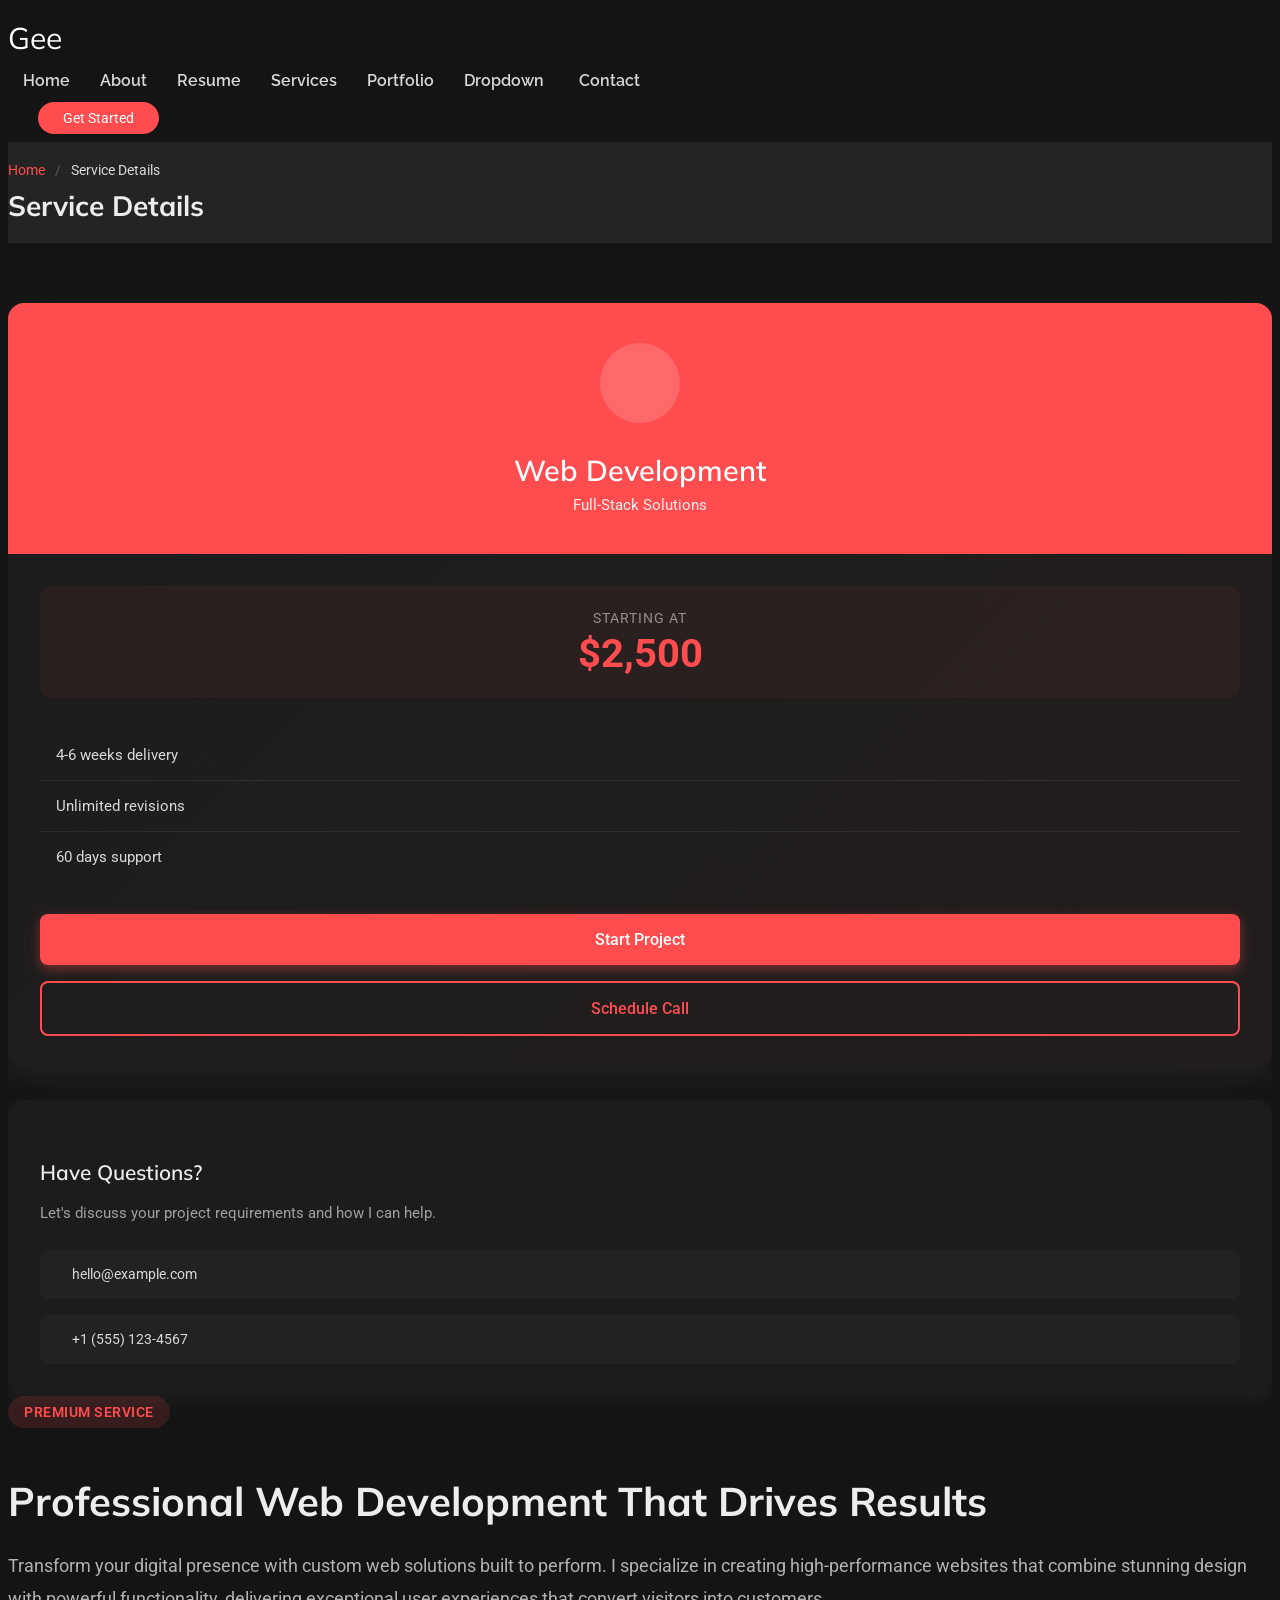
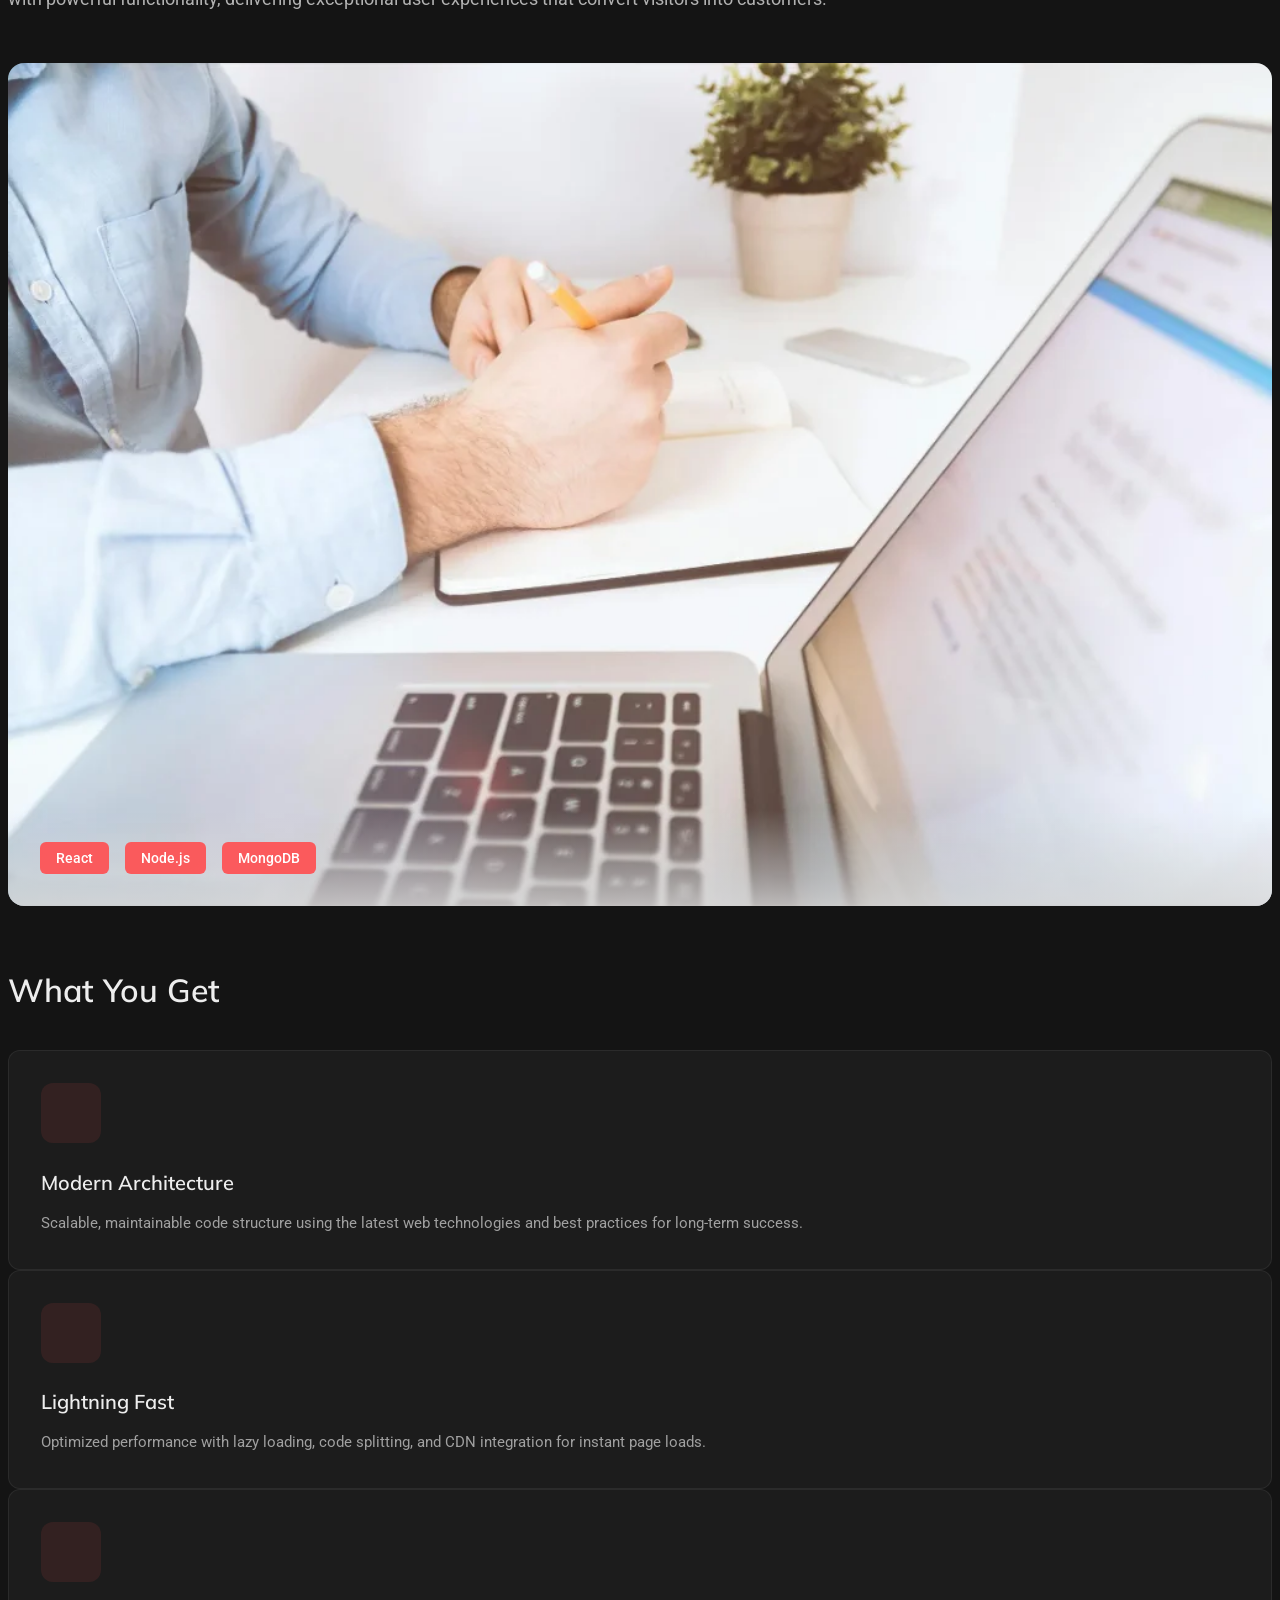
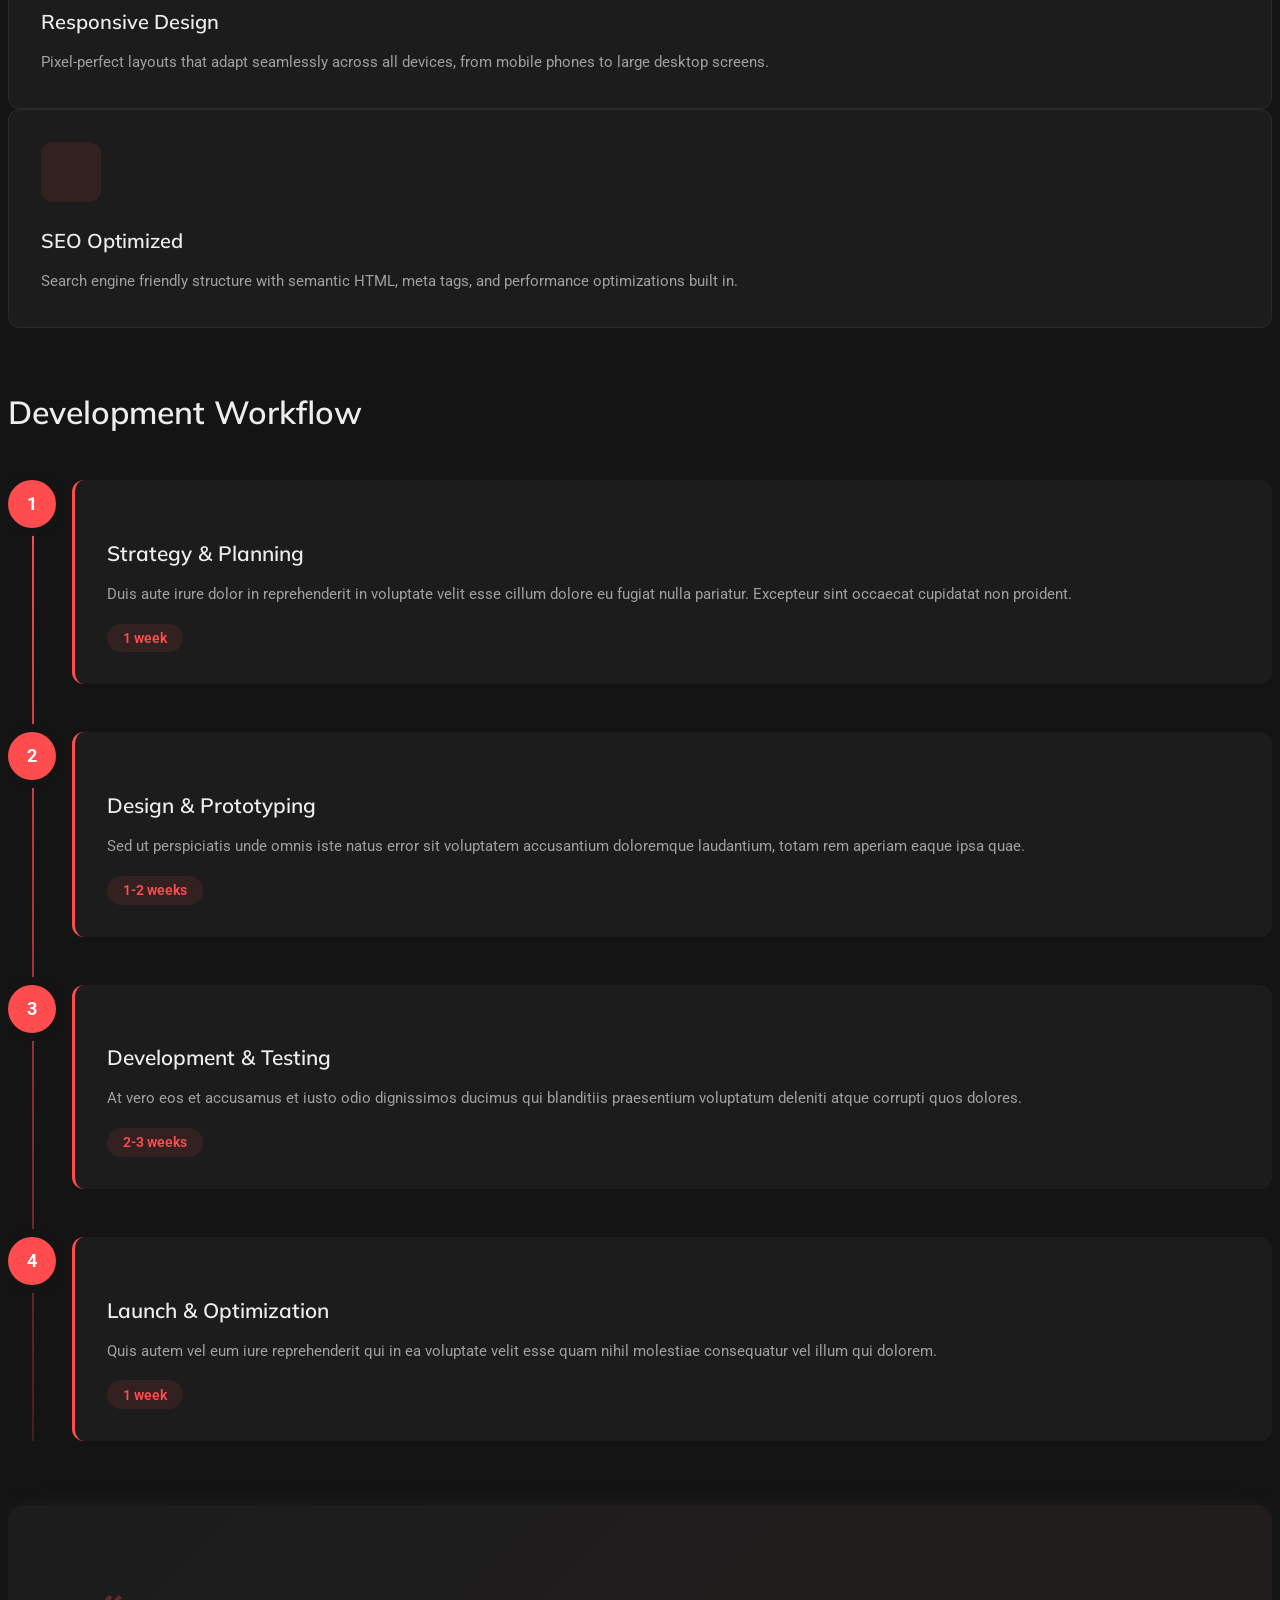
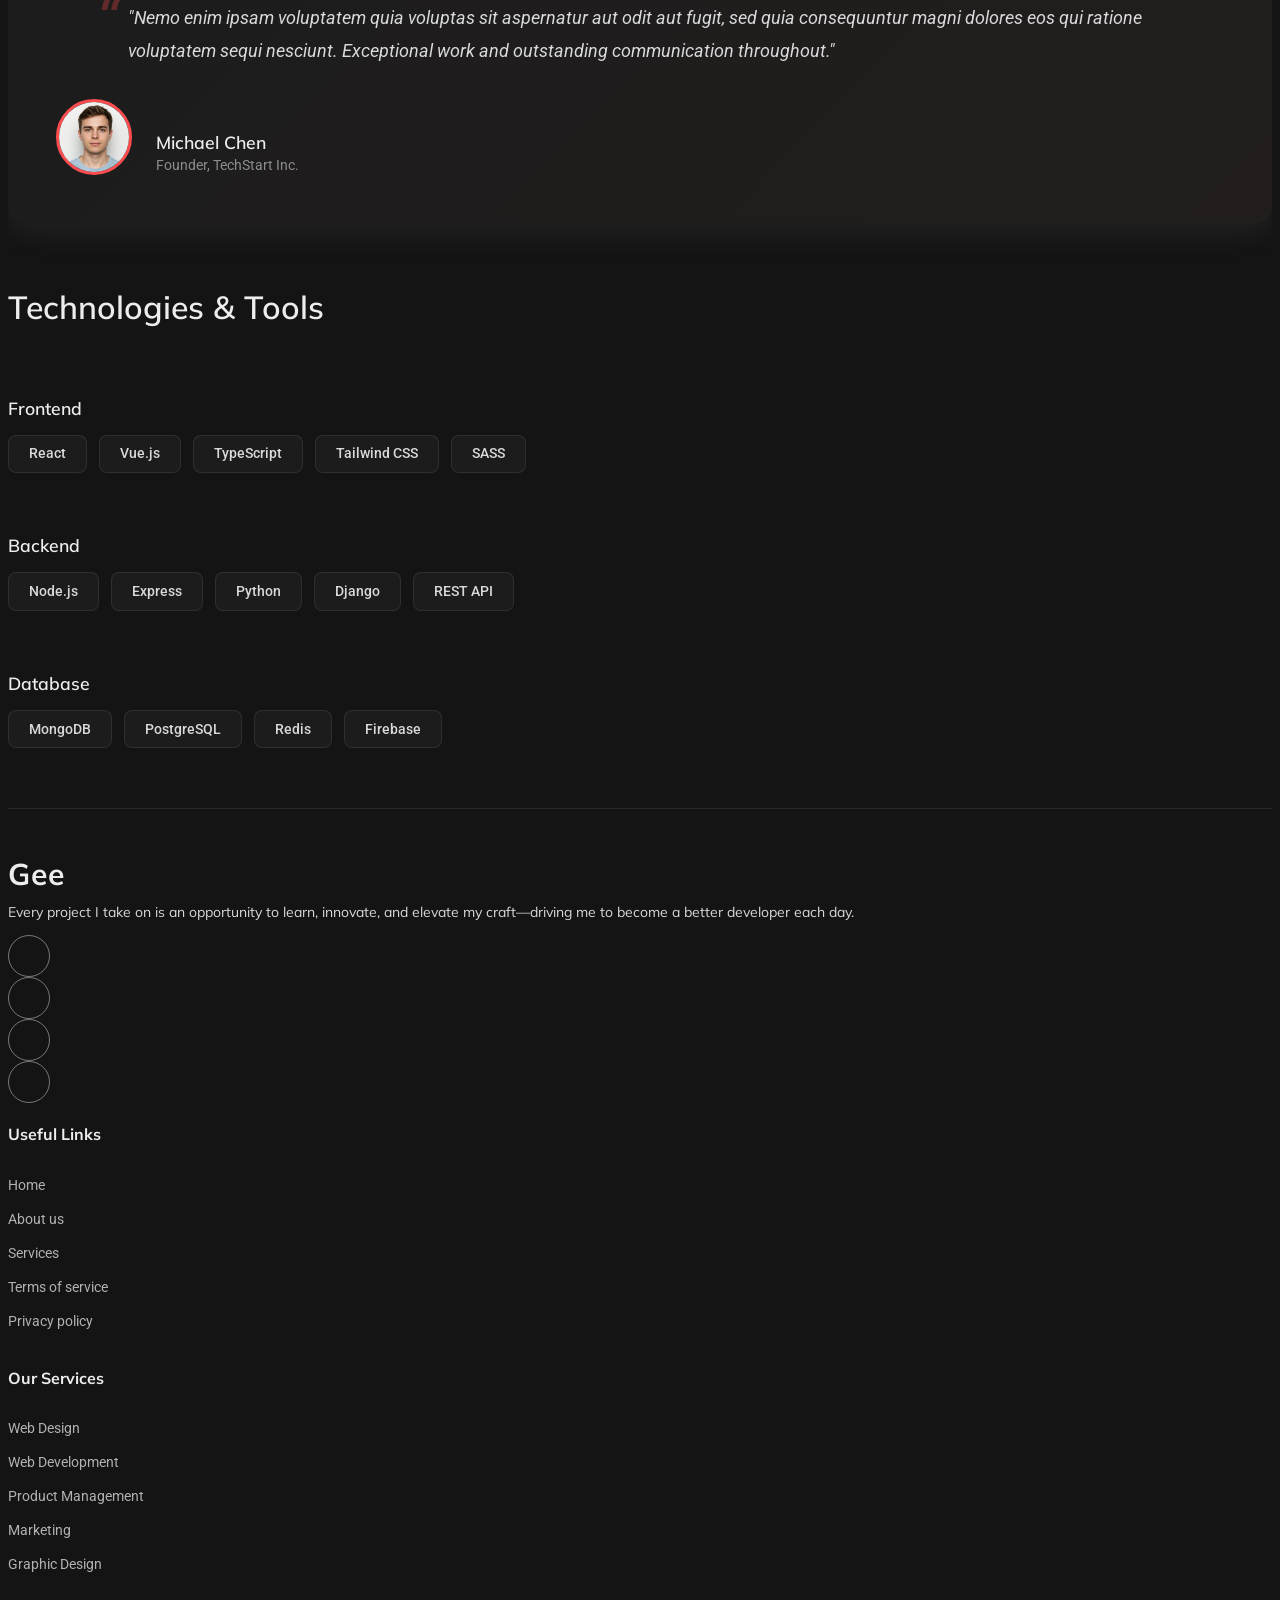
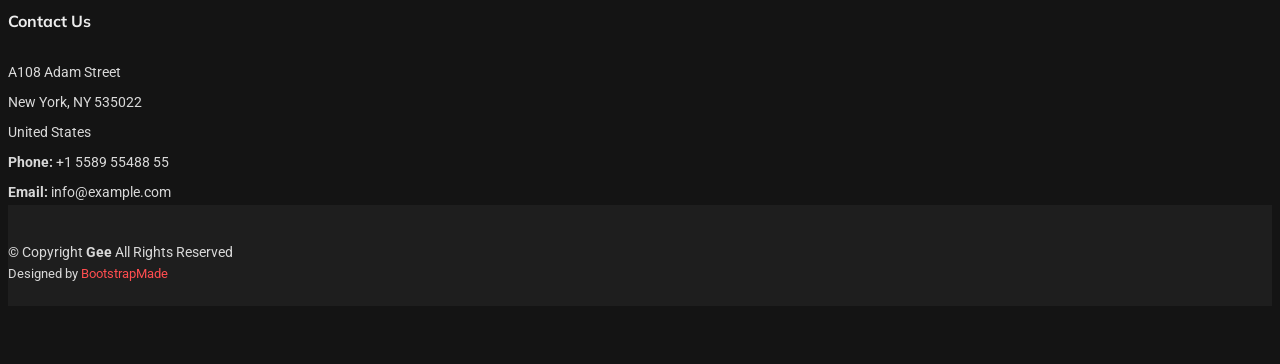
==== commit 894691e6: "Initialize gddelacruzSH/Craf/Craftivo/index.html" ====
--- a/Craftivo/service-details.html
+++ b/Craftivo/service-details.html
@@ -4,7 +4,7 @@
 <head>
   <meta charset="utf-8">
   <meta content="width=device-width, initial-scale=1.0" name="viewport">
-  <title>Service Details - Gee</title>
+  <title>Service Details - Gee Bootstrap Template</title>
   <meta name="description" content="">
   <meta name="keywords" content="">
 
@@ -54,7 +54,7 @@
           <li><a href="#resume">Resume</a></li>
           <li><a href="#services">Services</a></li>
           <li><a href="#portfolio">Portfolio</a></li>
-          <!-- <li class="dropdown"><a href="#"><span>Dropdown</span> <i class="bi bi-chevron-down toggle-dropdown"></i></a>
+          <li class="dropdown"><a href="#"><span>Dropdown</span> <i class="bi bi-chevron-down toggle-dropdown"></i></a>
             <ul>
               <li><a href="#">Dropdown 1</a></li>
               <li class="dropdown"><a href="#"><span>Deep Dropdown</span> <i class="bi bi-chevron-down toggle-dropdown"></i></a>
@@ -70,7 +70,7 @@
               <li><a href="#">Dropdown 3</a></li>
               <li><a href="#">Dropdown 4</a></li>
             </ul>
-          </li> -->
+          </li>
           <li><a href="#contact">Contact</a></li>
         </ul>
         <i class="mobile-nav-toggle d-xl-none bi bi-list"></i>
@@ -118,7 +118,7 @@
                 <div class="card-body">
                   <div class="price-tag">
                     <span class="label">Starting at</span>
-                    <span class="price">$500</span>
+                    <span class="price">$2,500</span>
                   </div>
                   <ul class="quick-info">
                     <li>
@@ -225,13 +225,12 @@
 
             <div class="workflow-section" data-aos="fade-up" data-aos-delay="500">
               <h3 class="section-heading">Development Workflow</h3>
-              <p>I follow a structured development workflow that ensures efficiency, quality, and smooth project delivery. My process includes:</p>
               <div class="timeline">
                 <div class="timeline-item">
                   <div class="timeline-marker">1</div>
                   <div class="timeline-content">
                     <h4>Strategy &amp; Planning</h4>
-                    <p>Understanding requirements, defining project scope, and planning the technical approach.</p>
+                    <p>Duis aute irure dolor in reprehenderit in voluptate velit esse cillum dolore eu fugiat nulla pariatur. Excepteur sint occaecat cupidatat non proident.</p>
                     <span class="duration">1 week</span>
                   </div>
                 </div>
@@ -239,7 +238,7 @@
                   <div class="timeline-marker">2</div>
                   <div class="timeline-content">
                     <h4>Design &amp; Prototyping</h4>
-                    <p>Creating UI/UX designs and prototypes tailored to client needs.</p>
+                    <p>Sed ut perspiciatis unde omnis iste natus error sit voluptatem accusantium doloremque laudantium, totam rem aperiam eaque ipsa quae.</p>
                     <span class="duration">1-2 weeks</span>
                   </div>
                 </div>
@@ -247,7 +246,7 @@
                   <div class="timeline-marker">3</div>
                   <div class="timeline-content">
                     <h4>Development &amp; Testing</h4>
-                    <p>Building full-stack features, debugging, and performing thorough testing for reliability.</p>
+                    <p>At vero eos et accusamus et iusto odio dignissimos ducimus qui blanditiis praesentium voluptatum deleniti atque corrupti quos dolores.</p>
                     <span class="duration">2-3 weeks</span>
                   </div>
                 </div>
@@ -255,7 +254,7 @@
                   <div class="timeline-marker">4</div>
                   <div class="timeline-content">
                     <h4>Launch &amp; Optimization</h4>
-                    <p>Deploying the project and optimizing performance for a seamless user experience.</p>
+                    <p>Quis autem vel eum iure reprehenderit qui in ea voluptate velit esse quam nihil molestiae consequatur vel illum qui dolorem.</p>
                     <span class="duration">1 week</span>
                   </div>
                 </div>
@@ -272,13 +271,13 @@
                   <i class="bi bi-star-fill"></i>
                 </div>
                 <blockquote>
-                  "Exceptional work with outstanding communication throughout. Highly professional, delivering quality results every step of the way."
+                  "Nemo enim ipsam voluptatem quia voluptas sit aspernatur aut odit aut fugit, sed quia consequuntur magni dolores eos qui ratione voluptatem sequi nesciunt. Exceptional work and outstanding communication throughout."
                 </blockquote>
                 <div class="client-info">
                   <img src="assets/img/person/person-m-5.webp" alt="Michael Chen" class="client-avatar">
                   <div class="client-details">
                     <h5>Michael Chen</h5>
-                    <p>Client</p>
+                    <p>Founder, TechStart Inc.</p>
                   </div>
                 </div>
               </div>
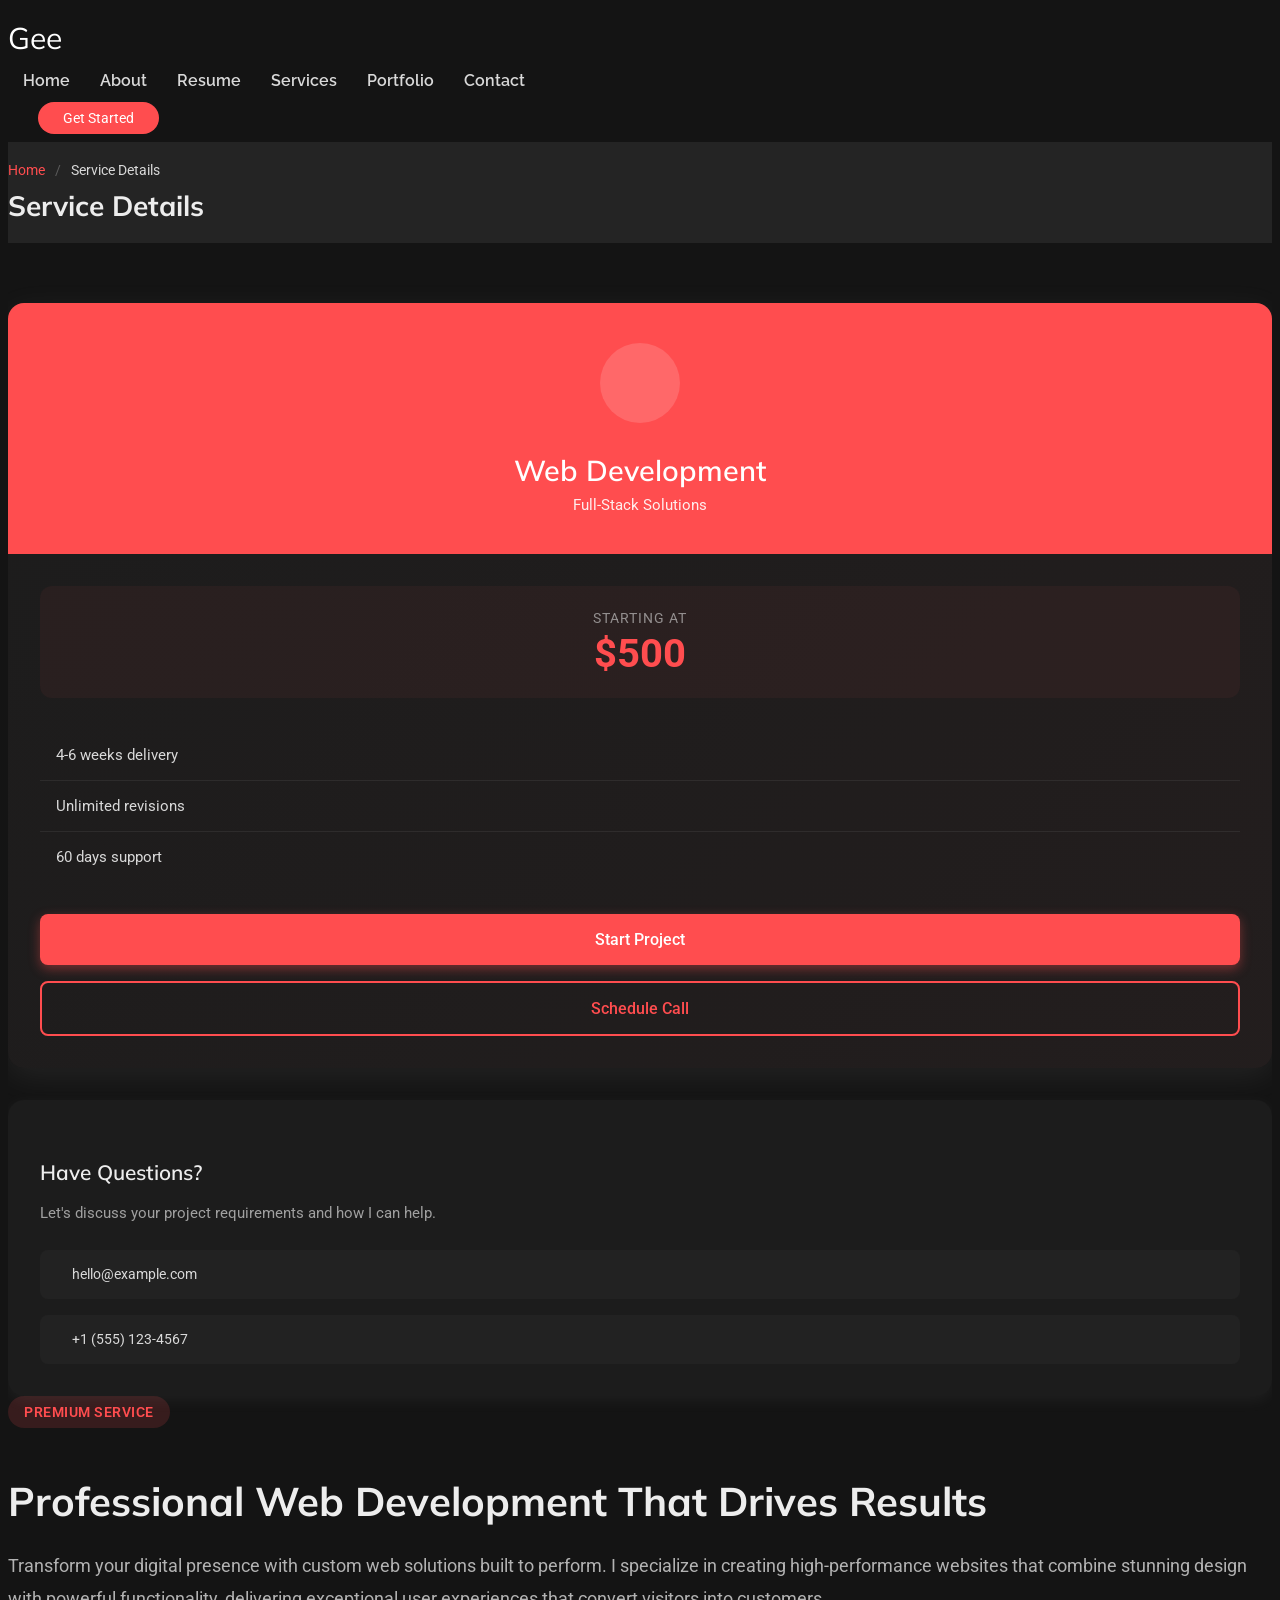
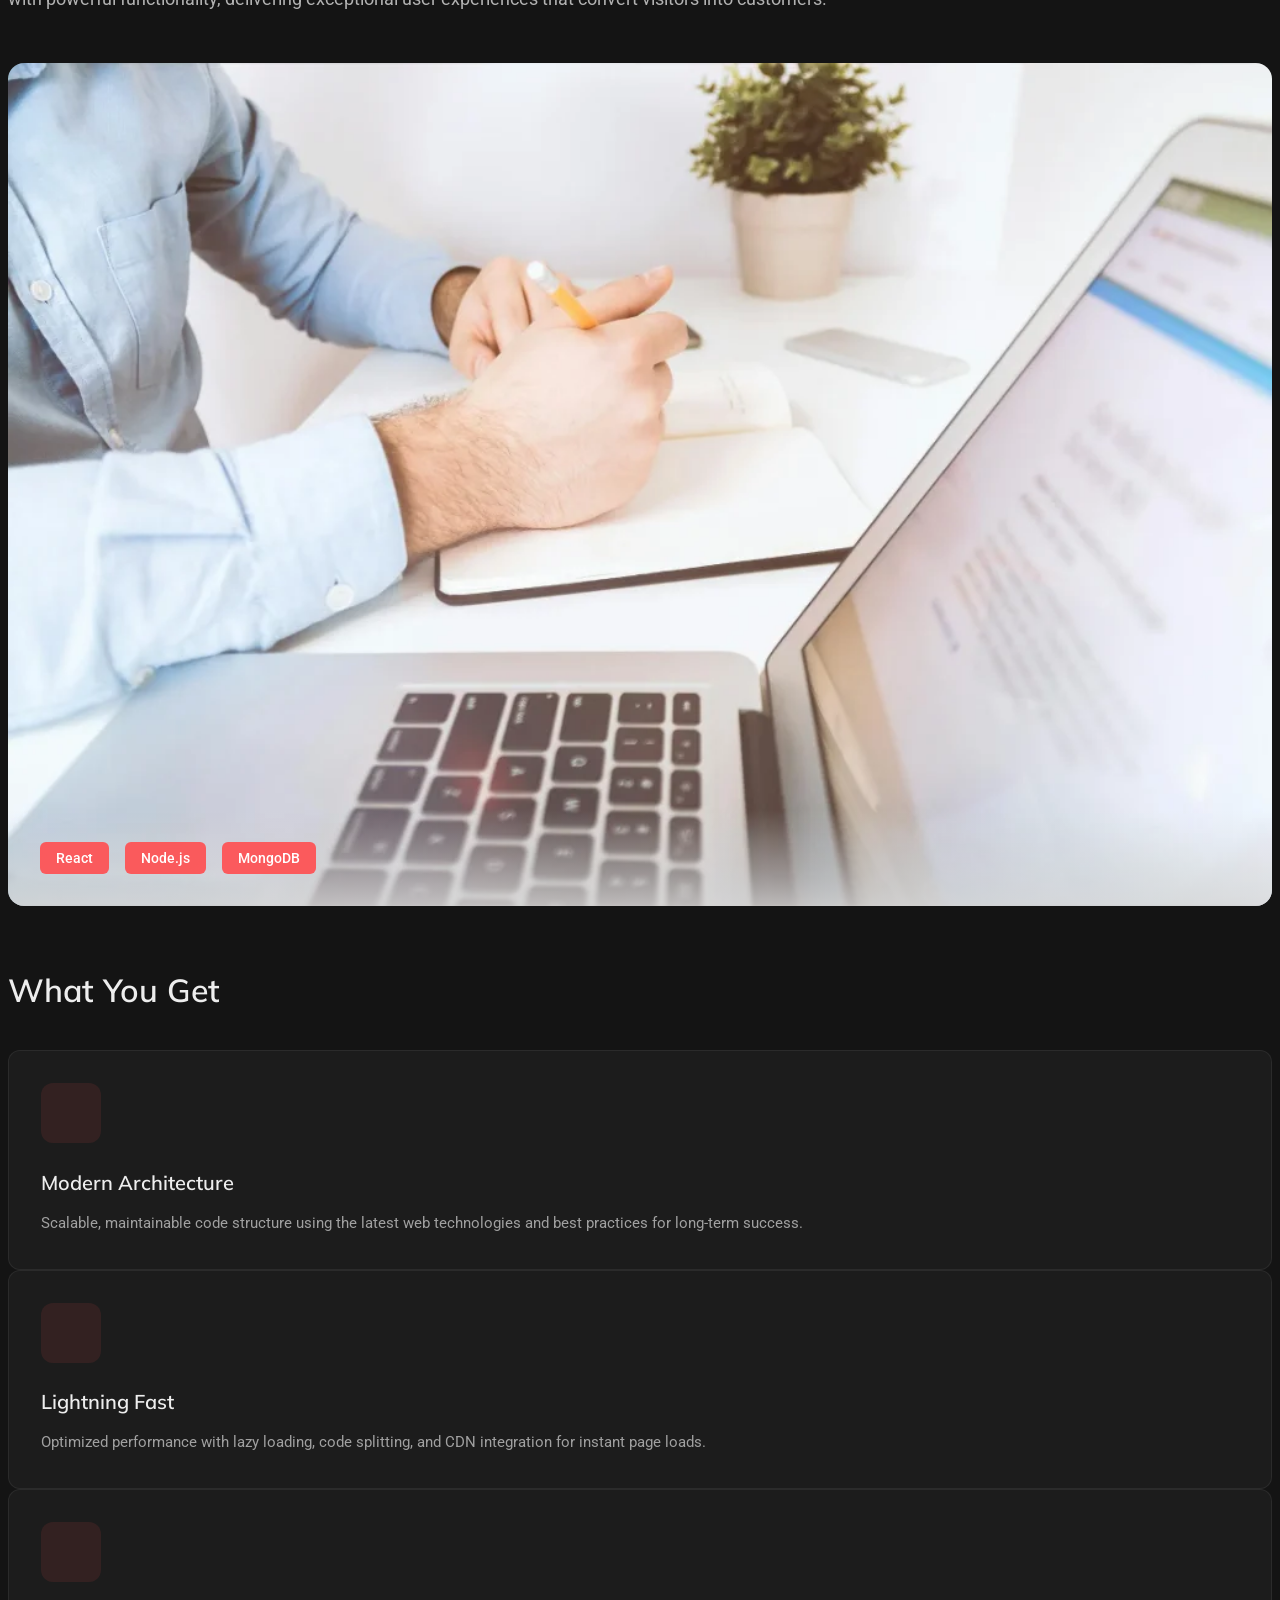
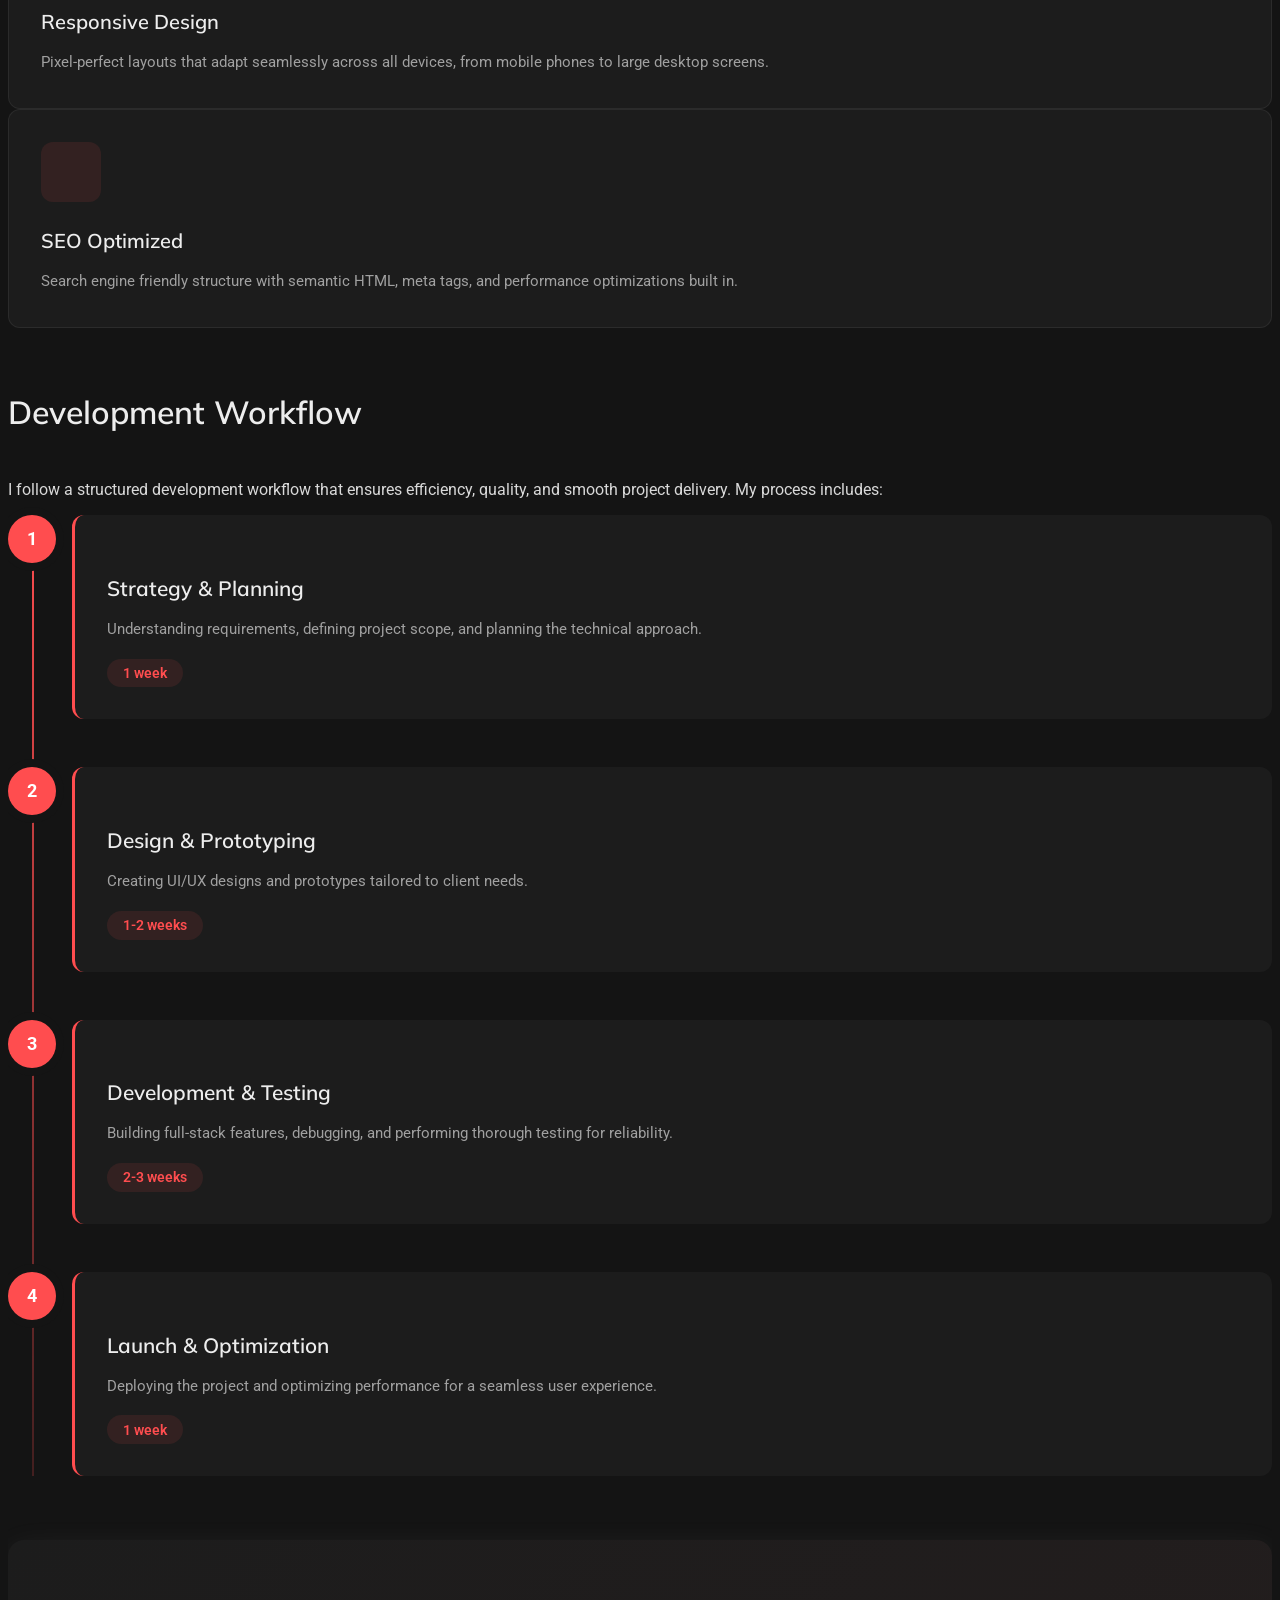
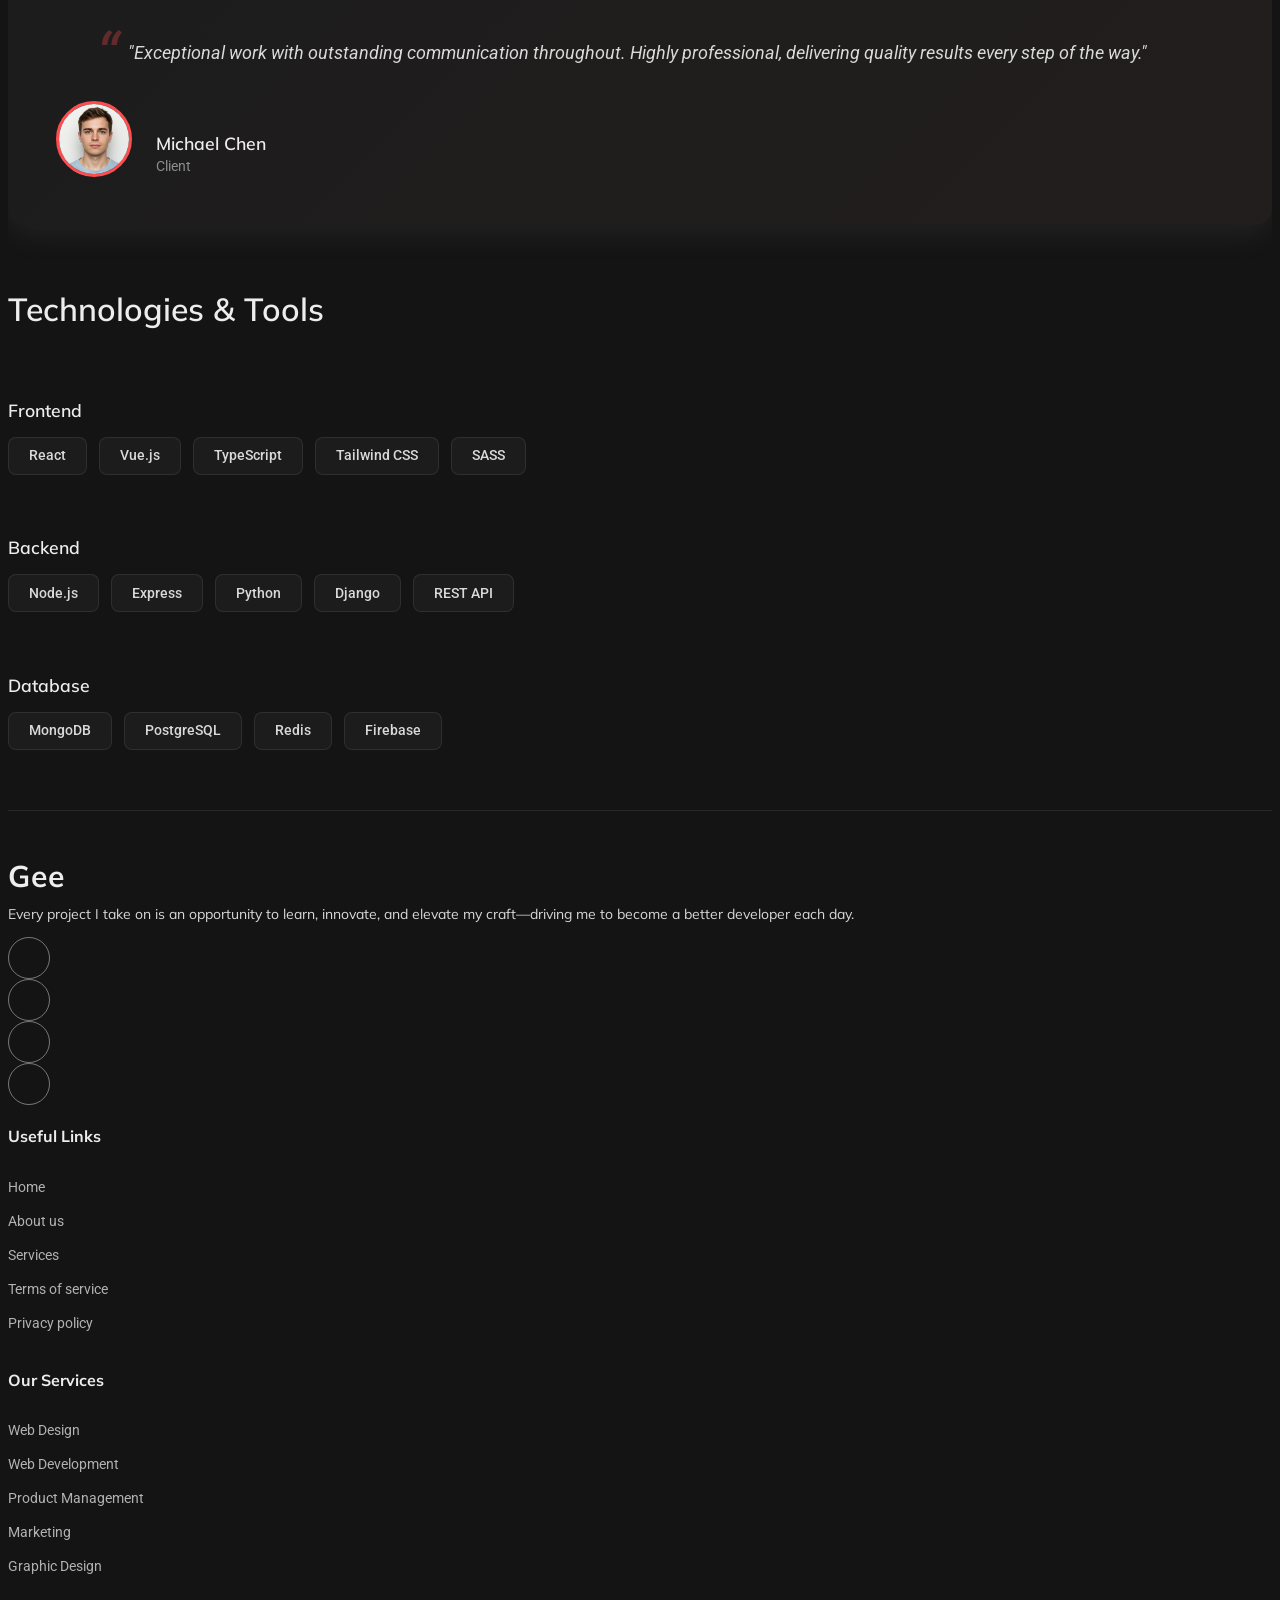
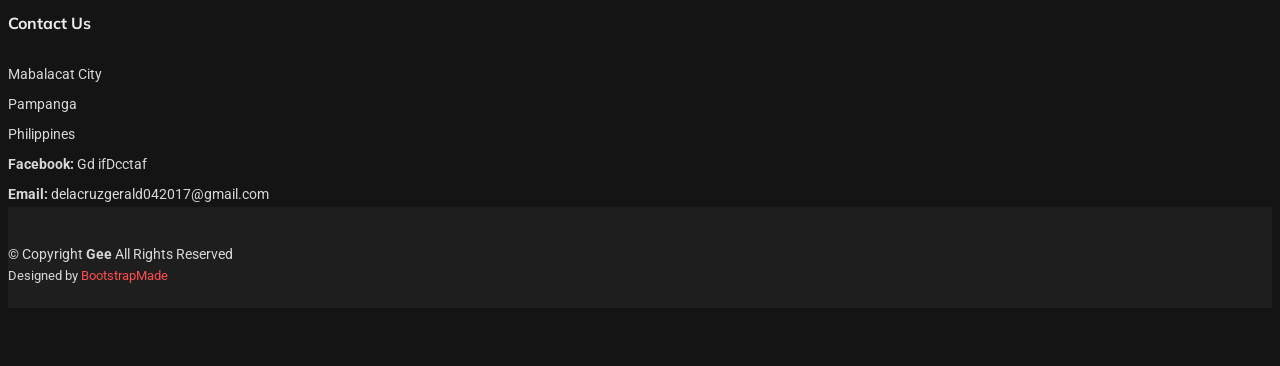
==== commit 6f1158f6: "Update service-details.html" ====
--- a/Craftivo/service-details.html
+++ b/Craftivo/service-details.html
@@ -4,7 +4,7 @@
 <head>
   <meta charset="utf-8">
   <meta content="width=device-width, initial-scale=1.0" name="viewport">
-  <title>Service Details - Gee Bootstrap Template</title>
+  <title>Service Details - Gee</title>
   <meta name="description" content="">
   <meta name="keywords" content="">
 
@@ -54,7 +54,7 @@
           <li><a href="#resume">Resume</a></li>
           <li><a href="#services">Services</a></li>
           <li><a href="#portfolio">Portfolio</a></li>
-          <li class="dropdown"><a href="#"><span>Dropdown</span> <i class="bi bi-chevron-down toggle-dropdown"></i></a>
+          <!-- <li class="dropdown"><a href="#"><span>Dropdown</span> <i class="bi bi-chevron-down toggle-dropdown"></i></a>
             <ul>
               <li><a href="#">Dropdown 1</a></li>
               <li class="dropdown"><a href="#"><span>Deep Dropdown</span> <i class="bi bi-chevron-down toggle-dropdown"></i></a>
@@ -70,7 +70,7 @@
               <li><a href="#">Dropdown 3</a></li>
               <li><a href="#">Dropdown 4</a></li>
             </ul>
-          </li>
+          </li> -->
           <li><a href="#contact">Contact</a></li>
         </ul>
         <i class="mobile-nav-toggle d-xl-none bi bi-list"></i>
@@ -118,7 +118,7 @@
                 <div class="card-body">
                   <div class="price-tag">
                     <span class="label">Starting at</span>
-                    <span class="price">$2,500</span>
+                    <span class="price">$500</span>
                   </div>
                   <ul class="quick-info">
                     <li>
@@ -225,12 +225,13 @@
 
             <div class="workflow-section" data-aos="fade-up" data-aos-delay="500">
               <h3 class="section-heading">Development Workflow</h3>
+              <p>I follow a structured development workflow that ensures efficiency, quality, and smooth project delivery. My process includes:</p>
               <div class="timeline">
                 <div class="timeline-item">
                   <div class="timeline-marker">1</div>
                   <div class="timeline-content">
                     <h4>Strategy &amp; Planning</h4>
-                    <p>Duis aute irure dolor in reprehenderit in voluptate velit esse cillum dolore eu fugiat nulla pariatur. Excepteur sint occaecat cupidatat non proident.</p>
+                    <p>Understanding requirements, defining project scope, and planning the technical approach.</p>
                     <span class="duration">1 week</span>
                   </div>
                 </div>
@@ -238,7 +239,7 @@
                   <div class="timeline-marker">2</div>
                   <div class="timeline-content">
                     <h4>Design &amp; Prototyping</h4>
-                    <p>Sed ut perspiciatis unde omnis iste natus error sit voluptatem accusantium doloremque laudantium, totam rem aperiam eaque ipsa quae.</p>
+                    <p>Creating UI/UX designs and prototypes tailored to client needs.</p>
                     <span class="duration">1-2 weeks</span>
                   </div>
                 </div>
@@ -246,7 +247,7 @@
                   <div class="timeline-marker">3</div>
                   <div class="timeline-content">
                     <h4>Development &amp; Testing</h4>
-                    <p>At vero eos et accusamus et iusto odio dignissimos ducimus qui blanditiis praesentium voluptatum deleniti atque corrupti quos dolores.</p>
+                    <p>Building full-stack features, debugging, and performing thorough testing for reliability.</p>
                     <span class="duration">2-3 weeks</span>
                   </div>
                 </div>
@@ -254,7 +255,7 @@
                   <div class="timeline-marker">4</div>
                   <div class="timeline-content">
                     <h4>Launch &amp; Optimization</h4>
-                    <p>Quis autem vel eum iure reprehenderit qui in ea voluptate velit esse quam nihil molestiae consequatur vel illum qui dolorem.</p>
+                    <p>Deploying the project and optimizing performance for a seamless user experience.</p>
                     <span class="duration">1 week</span>
                   </div>
                 </div>
@@ -271,13 +272,13 @@
                   <i class="bi bi-star-fill"></i>
                 </div>
                 <blockquote>
-                  "Nemo enim ipsam voluptatem quia voluptas sit aspernatur aut odit aut fugit, sed quia consequuntur magni dolores eos qui ratione voluptatem sequi nesciunt. Exceptional work and outstanding communication throughout."
+                  "Exceptional work with outstanding communication throughout. Highly professional, delivering quality results every step of the way."
                 </blockquote>
                 <div class="client-info">
                   <img src="assets/img/person/person-m-5.webp" alt="Michael Chen" class="client-avatar">
                   <div class="client-details">
                     <h5>Michael Chen</h5>
-                    <p>Founder, TechStart Inc.</p>
+                    <p>Client</p>
                   </div>
                 </div>
               </div>
@@ -369,11 +370,11 @@
 
         <div class="col-lg-3 col-md-12 footer-contact text-center text-md-start">
           <h4>Contact Us</h4>
-          <p>A108 Adam Street</p>
-          <p>New York, NY 535022</p>
-          <p>United States</p>
-          <p class="mt-4"><strong>Phone:</strong> <span>+1 5589 55488 55</span></p>
-          <p><strong>Email:</strong> <span>info@example.com</span></p>
+          <p>Mabalacat City</p>
+          <p>Pampanga</p>
+          <p>Philippines</p>
+          <p class="mt-4"><strong>Facebook:</strong> <span>Gd ifDcctaf</span></p>
+          <p><strong>Email:</strong> <span>delacruzgerald042017@gmail.com</span></p>
         </div>
 
       </div>
@@ -414,4 +415,4 @@
 
 </body>
 
-</html>+</html>
